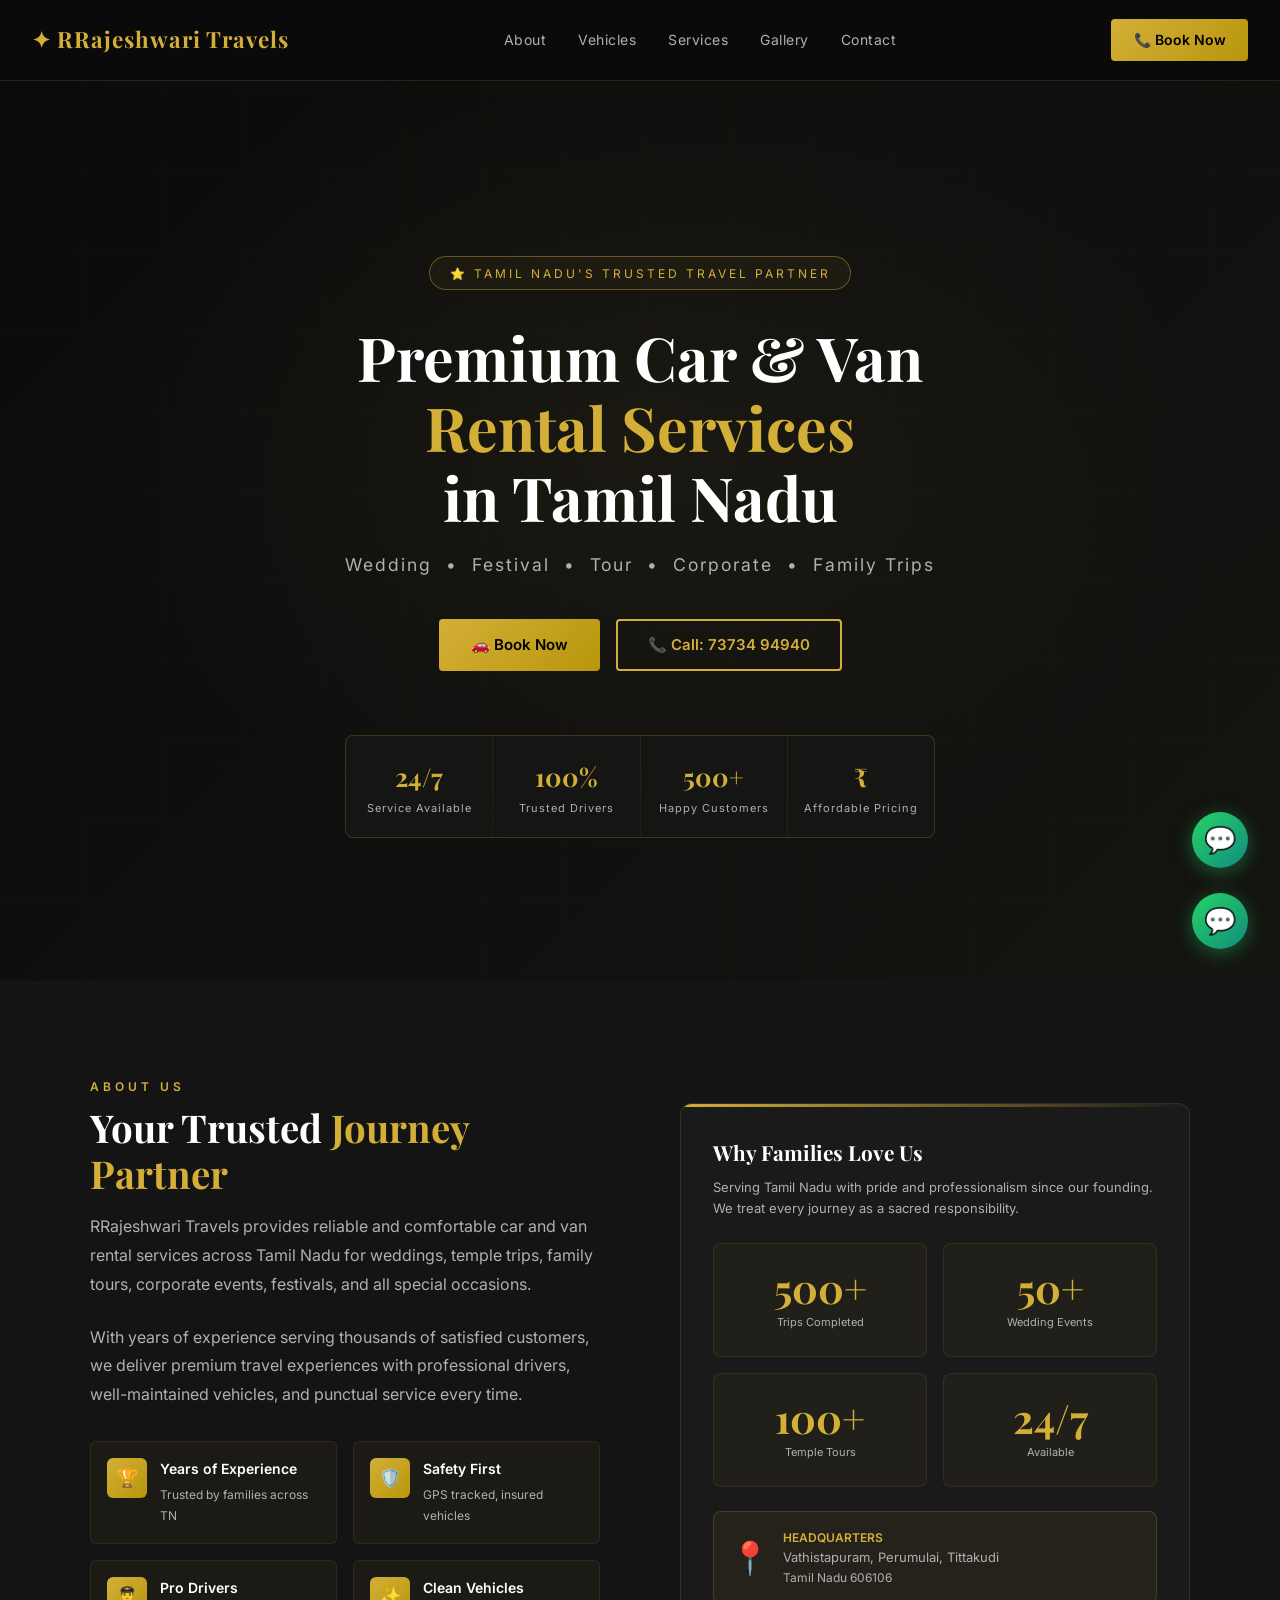
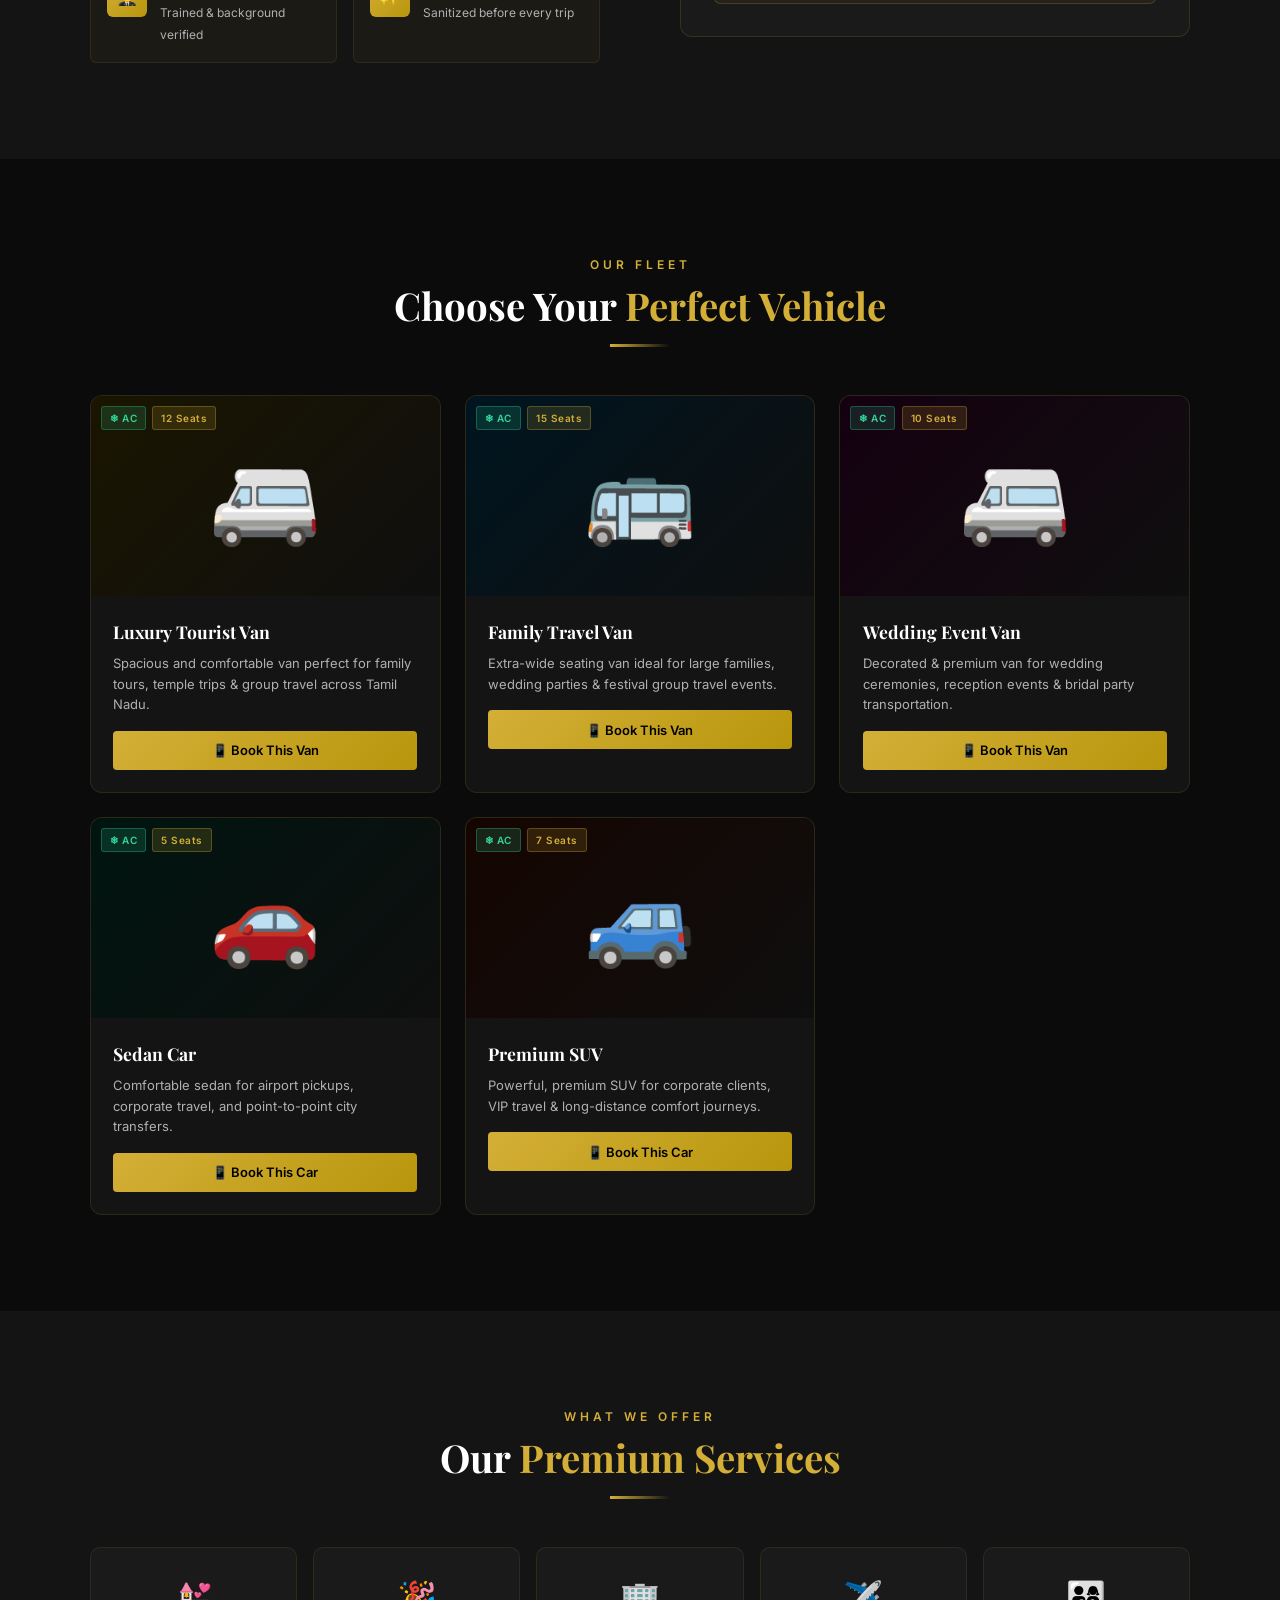
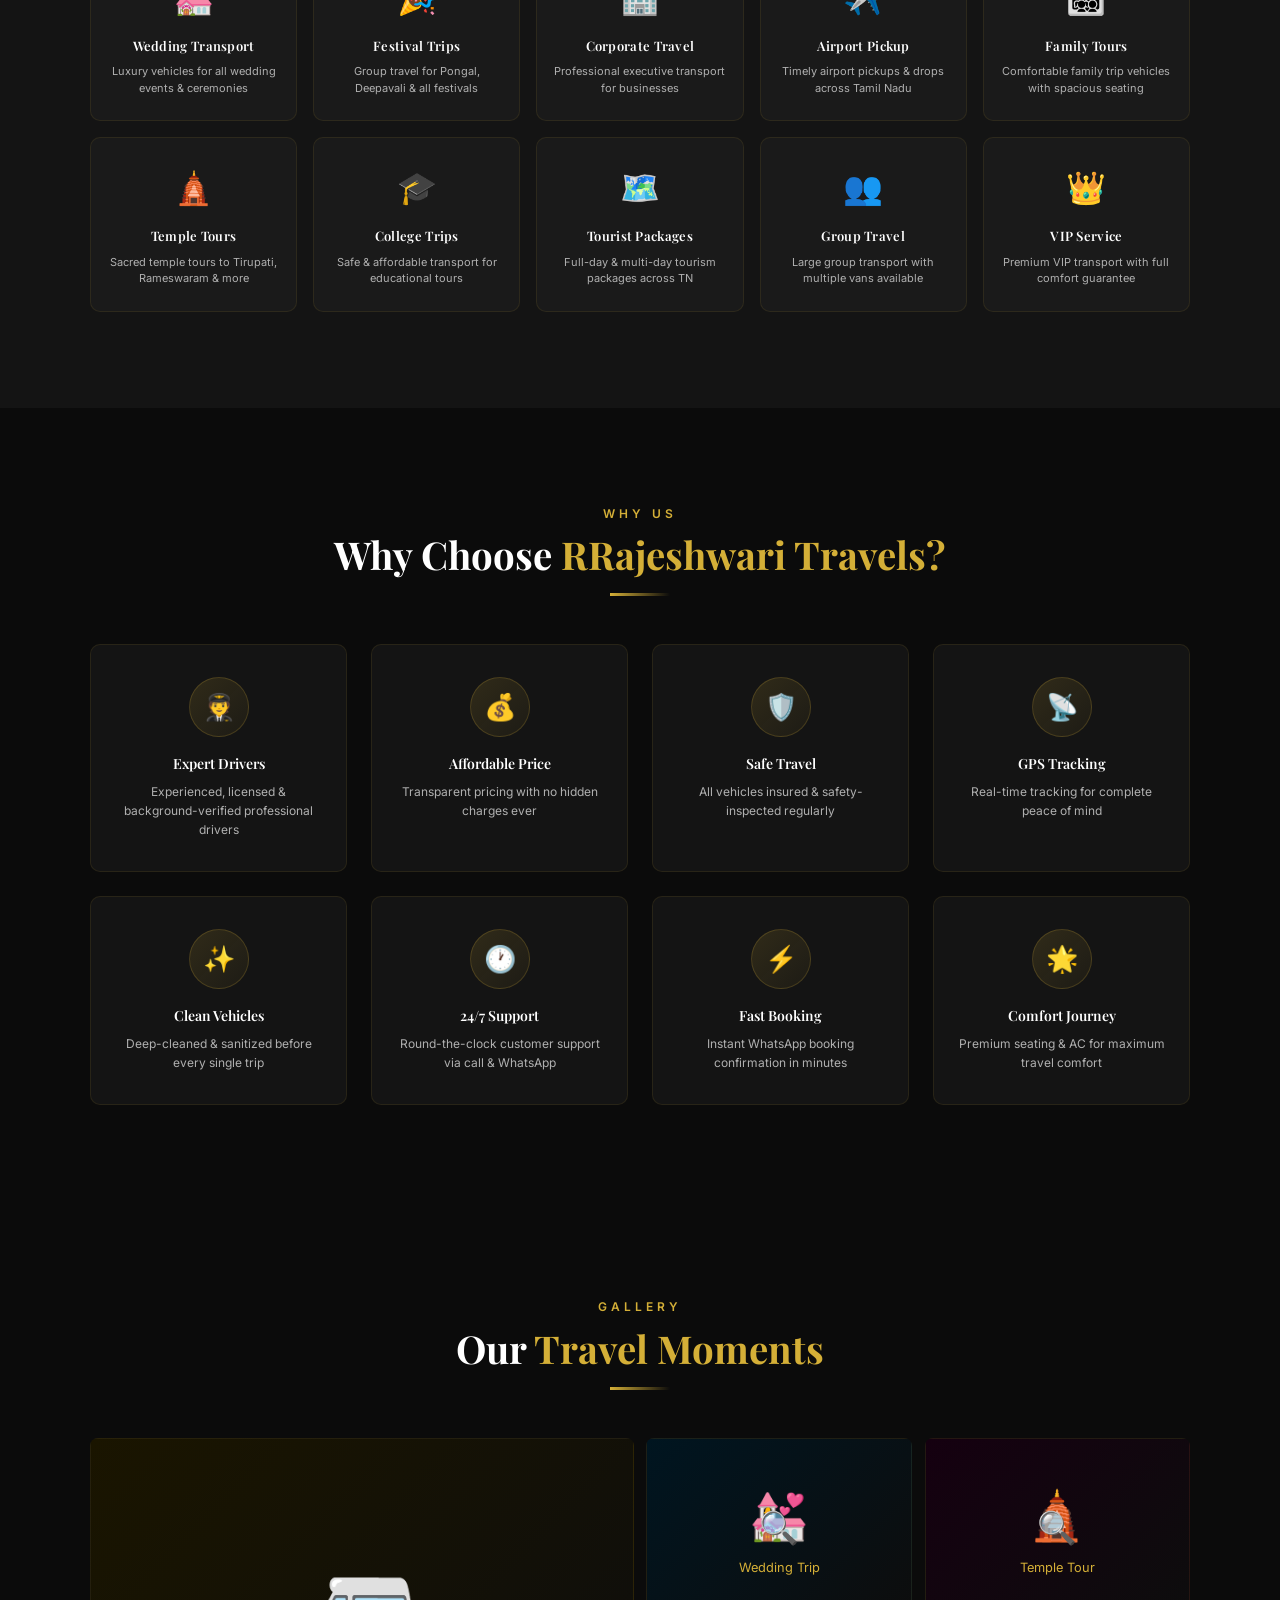
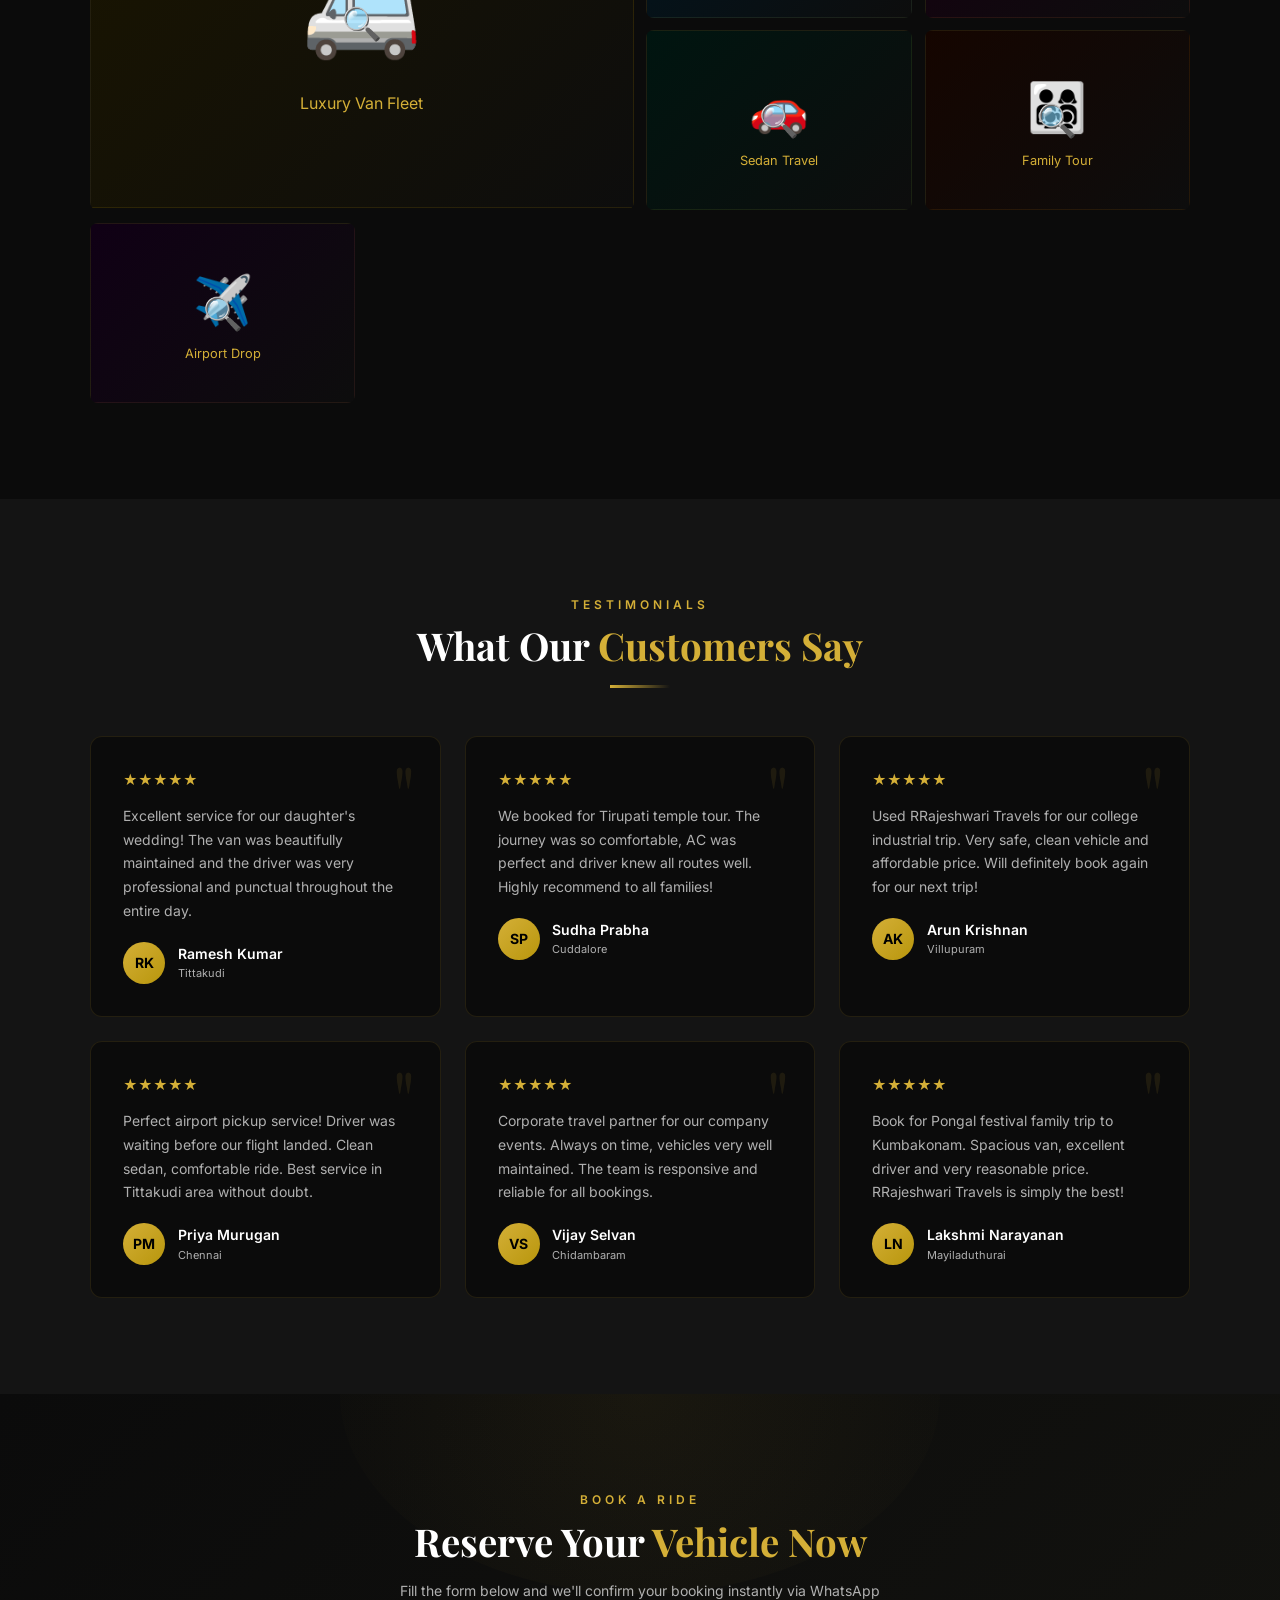
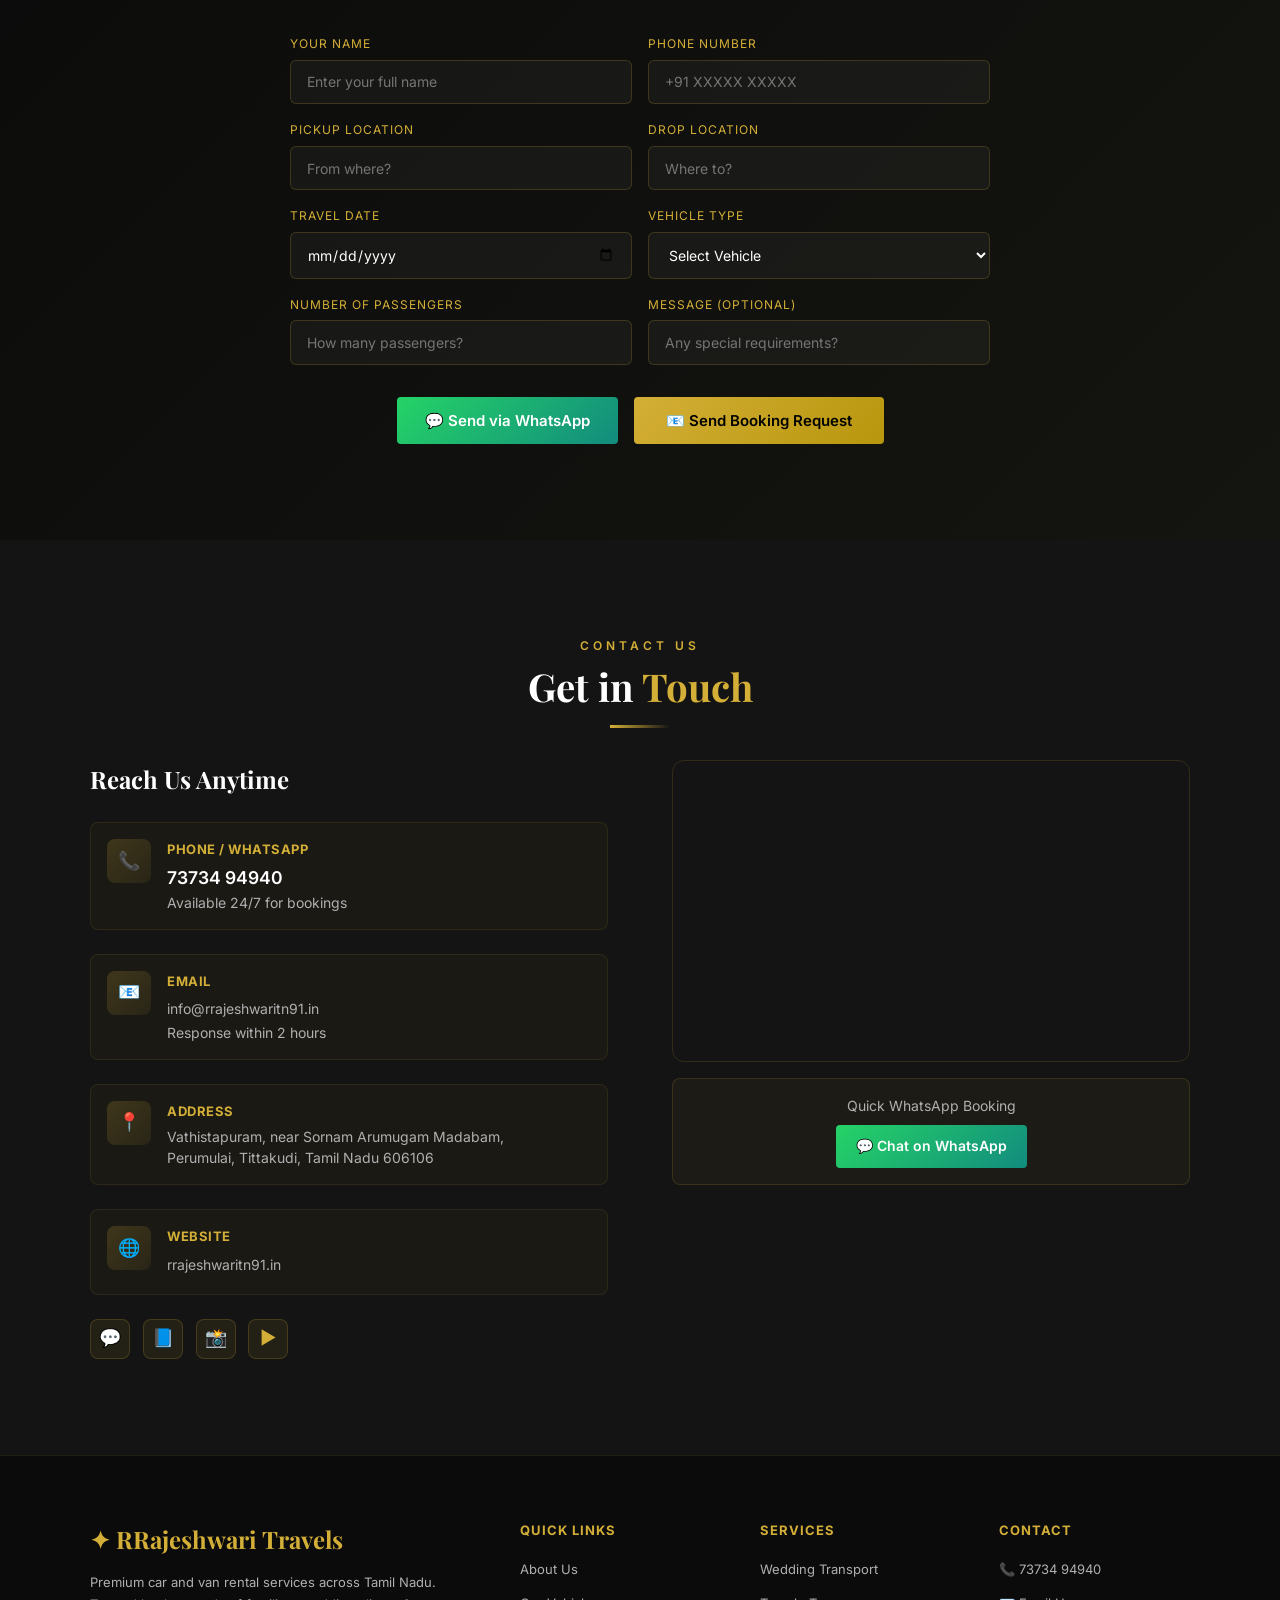
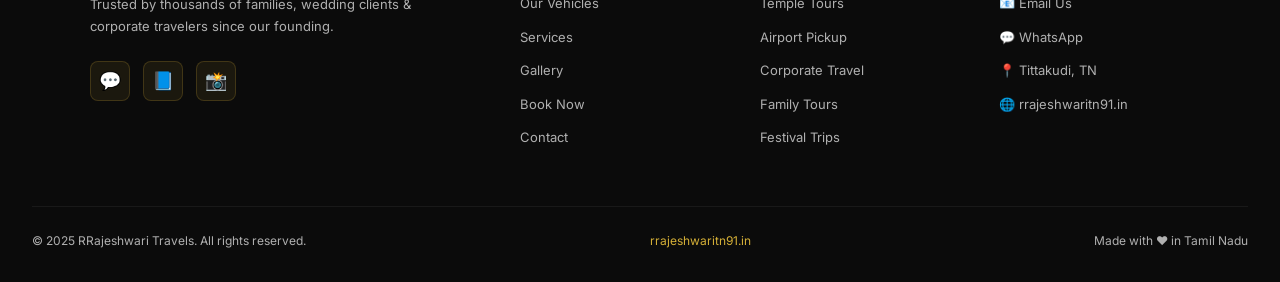
==== index.html @ 321b5948 "Add files via upload" ====
<!DOCTYPE html>
<html lang="en">
<head>
  <meta charset="UTF-8" />
  <meta name="viewport" content="width=device-width, initial-scale=1.0" />
  <title>RRajeshwari Travels – Premium Car & Van Rental in Tamil Nadu</title>

  <!-- Primary SEO Meta -->
  <meta name="description" content="Rajeshwari Travels offers premium car and van rental services in Tamil Nadu for weddings, family trips, temple tours, airport pickup and corporate travel." />
  <meta name="author" content="Rajeshwari Travels" />
  <meta name="robots" content="index, follow" />
  <meta name="keywords" content="RRajeshwari Travels, Car Rental Tittakudi, Van Rental Tittakudi, Wedding Vehicle Rental, Tourist Van Service, Tittakudi Travels, Car Hire Tamil Nadu, Family Tour Van, Airport Pickup Tamil Nadu, Luxury Van Rental, Travel Agency Tamil Nadu, Vehicle Rental Service, Wedding Travel Service, Temple Tour Van, Premium Travels Tamil Nadu" />

  <!-- Google Site Verification -->
  <meta name="google-site-verification" content="KVTrQ4IDiOCC5gxCosbJWV9GLXwbj3-9pyOtk_oCQ3M" />

  <!-- Open Graph / Social -->
  <meta property="og:type" content="website" />
  <meta property="og:title" content="RRajeshwari Travels – Premium Car & Van Rental in Tamil Nadu" />
  <meta property="og:description" content="Premium car and van rental services across Tamil Nadu. Weddings, temple tours, airport pickup, corporate travel & more." />
  <meta property="og:url" content="https://rrajeshwaritn91.in" />

  <!-- Favicon -->
  <link rel="icon" type="image/png" sizes="32x32" href="favicon.png" />
  <link rel="shortcut icon" href="Tab.png" />
  <link rel="apple-touch-icon" href="Tab.png" />

  <!-- Google Fonts -->
  <link rel="preconnect" href="https://fonts.googleapis.com" />
  <link rel="preconnect" href="https://fonts.gstatic.com" crossorigin />
  <link href="https://fonts.googleapis.com/css2?family=Playfair+Display:wght@400;600;700&family=Inter:wght@300;400;500;600&display=swap" rel="stylesheet" />

  <!-- Stylesheet -->
  <link rel="stylesheet" href="style.css" />

  <!-- Schema.org Structured Data -->
  <script type="application/ld+json">
  {
    "@context": "https://schema.org",
    "@type": "LocalBusiness",
    "name": "RRajeshwari Travels",
    "description": "Premium car and van rental services in Tamil Nadu for weddings, family trips, temple tours, airport pickup and corporate travel.",
    "telephone": "+917373494940",
    "email": "info@rrajeshwaritn91.in",
    "url": "https://rrajeshwaritn91.in",
    "address": {
      "@type": "PostalAddress",
      "streetAddress": "Vathistapuram, near Sornam Arumugam Madabam, Perumulai",
      "addressLocality": "Tittakudi",
      "addressRegion": "Tamil Nadu",
      "postalCode": "606106",
      "addressCountry": "IN"
    },
    "areaServed": "Tamil Nadu",
    "serviceType": ["Car Rental", "Van Rental", "Wedding Transport", "Temple Tours", "Airport Pickup"]
  }
  </script>
</head>
<body>

  <!-- ===================== HIDDEN SEO HEADING ===================== -->
  <h2 class="sr-only">RRajeshwari Travels – Premium Vehicle Rental Website for Tamil Nadu</h2>

  <!-- ===================== NAVIGATION ===================== -->
  <nav role="navigation" aria-label="Main Navigation">
    <div class="nav-logo" aria-label="RRajeshwari Travels Home">✦ RRajeshwari Travels</div>
    <ul class="nav-links">
      <li><a href="#about">About</a></li>
      <li><a href="#vehicles">Vehicles</a></li>
      <li><a href="#services">Services</a></li>
      <li><a href="#gallery">Gallery</a></li>
      <li><a href="#contact">Contact</a></li>
    </ul>
    <a href="tel:7373494940" class="nav-cta" aria-label="Call to Book Now">📞 Book Now</a>
  </nav>

  <!-- ===================== HERO ===================== -->
  <section class="hero" id="hero" aria-label="Hero Banner">
    <div class="hero-content">
      <div class="hero-badge">⭐ TAMIL NADU'S TRUSTED TRAVEL PARTNER</div>
      <h1>Premium Car &amp; Van<br><span>Rental Services</span><br>in Tamil Nadu</h1>
      <p class="hero-sub">Wedding &nbsp;•&nbsp; Festival &nbsp;•&nbsp; Tour &nbsp;•&nbsp; Corporate &nbsp;•&nbsp; Family Trips</p>
      <div class="hero-btns">
        <a href="#booking" class="btn-gold">🚗 Book Now</a>
        <a href="tel:7373494940" class="btn-outline">📞 Call: 73734 94940</a>
      </div>
      <div class="hero-stats" role="list" aria-label="Key Stats">
        <div class="stat-box" role="listitem">
          <div class="num">24/7</div>
          <div class="lbl">Service Available</div>
        </div>
        <div class="stat-box" role="listitem">
          <div class="num">100%</div>
          <div class="lbl">Trusted Drivers</div>
        </div>
        <div class="stat-box" role="listitem">
          <div class="num">500+</div>
          <div class="lbl">Happy Customers</div>
        </div>
        <div class="stat-box" role="listitem">
          <div class="num">₹</div>
          <div class="lbl">Affordable Pricing</div>
        </div>
      </div>
    </div>
    <a href="https://wa.me/917373494940" class="wa-float" title="Chat on WhatsApp" aria-label="WhatsApp">💬</a>
  </section>

  <!-- ===================== ABOUT ===================== -->
  <section class="about" id="about" aria-labelledby="about-heading">
    <div class="about-inner">
      <div class="about-text">
        <div class="section-tag">About Us</div>
        <h2 class="section-title" id="about-heading">Your Trusted <span class="gold">Journey Partner</span></h2>
        <p>RRajeshwari Travels provides reliable and comfortable car and van rental services across Tamil Nadu for weddings, temple trips, family tours, corporate events, festivals, and all special occasions.</p>
        <p>With years of experience serving thousands of satisfied customers, we deliver premium travel experiences with professional drivers, well-maintained vehicles, and punctual service every time.</p>
        <div class="features-grid">
          <div class="feature-item">
            <div class="feature-icon" aria-hidden="true">🏆</div>
            <div>
              <h4>Years of Experience</h4>
              <p>Trusted by families across TN</p>
            </div>
          </div>
          <div class="feature-item">
            <div class="feature-icon" aria-hidden="true">🛡️</div>
            <div>
              <h4>Safety First</h4>
              <p>GPS tracked, insured vehicles</p>
            </div>
          </div>
          <div class="feature-item">
            <div class="feature-icon" aria-hidden="true">👨‍✈️</div>
            <div>
              <h4>Pro Drivers</h4>
              <p>Trained &amp; background verified</p>
            </div>
          </div>
          <div class="feature-item">
            <div class="feature-icon" aria-hidden="true">✨</div>
            <div>
              <h4>Clean Vehicles</h4>
              <p>Sanitized before every trip</p>
            </div>
          </div>
        </div>
      </div>

      <div class="about-visual">
        <div class="about-card">
          <h3>Why Families Love Us</h3>
          <p class="about-card-desc">Serving Tamil Nadu with pride and professionalism since our founding. We treat every journey as a sacred responsibility.</p>
          <div class="about-numbers">
            <div class="about-num">
              <div class="n">500+</div>
              <div class="l">Trips Completed</div>
            </div>
            <div class="about-num">
              <div class="n">50+</div>
              <div class="l">Wedding Events</div>
            </div>
            <div class="about-num">
              <div class="n">100+</div>
              <div class="l">Temple Tours</div>
            </div>
            <div class="about-num">
              <div class="n">24/7</div>
              <div class="l">Available</div>
            </div>
          </div>
          <div class="about-hq">
            <div class="about-hq-icon" aria-hidden="true">📍</div>
            <div>
              <div class="about-hq-label">HEADQUARTERS</div>
              <div class="about-hq-city">Vathistapuram, Perumulai, Tittakudi</div>
              <div class="about-hq-state">Tamil Nadu 606106</div>
            </div>
          </div>
        </div>
      </div>
    </div>
  </section>

  <!-- ===================== VEHICLES ===================== -->
  <section class="vehicles" id="vehicles" aria-labelledby="vehicles-heading">
    <div class="section-tag">Our Fleet</div>
    <h2 class="section-title" id="vehicles-heading">Choose Your <span class="gold">Perfect Vehicle</span></h2>
    <div class="gold-line" aria-hidden="true"></div>

    <div class="vehicles-grid">

      <!-- Luxury Tourist Van -->
      <article class="v-card">
        <div class="v-img v-img--van1">
          <div class="v-img-inner" aria-hidden="true">🚐</div>
          <div class="v-tags">
            <span class="tag tag-ac">❄ AC</span>
            <span class="tag tag-seats">12 Seats</span>
          </div>
        </div>
        <div class="v-info">
          <h3>Luxury Tourist Van</h3>
          <p>Spacious and comfortable van perfect for family tours, temple trips &amp; group travel across Tamil Nadu.</p>
          <button class="book-btn" data-wa="Hi%2C%20I%20want%20to%20book%20the%20Luxury%20Tourist%20Van">📱 Book This Van</button>
        </div>
      </article>

      <!-- Family Travel Van -->
      <article class="v-card">
        <div class="v-img v-img--van2">
          <div class="v-img-inner" aria-hidden="true">🚌</div>
          <div class="v-tags">
            <span class="tag tag-ac">❄ AC</span>
            <span class="tag tag-seats">15 Seats</span>
          </div>
        </div>
        <div class="v-info">
          <h3>Family Travel Van</h3>
          <p>Extra-wide seating van ideal for large families, wedding parties &amp; festival group travel events.</p>
          <button class="book-btn" data-wa="Hi%2C%20I%20want%20to%20book%20the%20Family%20Travel%20Van">📱 Book This Van</button>
        </div>
      </article>

      <!-- Wedding Event Van -->
      <article class="v-card">
        <div class="v-img v-img--van3">
          <div class="v-img-inner" aria-hidden="true">🚐</div>
          <div class="v-tags">
            <span class="tag tag-ac">❄ AC</span>
            <span class="tag tag-seats">10 Seats</span>
          </div>
        </div>
        <div class="v-info">
          <h3>Wedding Event Van</h3>
          <p>Decorated &amp; premium van for wedding ceremonies, reception events &amp; bridal party transportation.</p>
          <button class="book-btn" data-wa="Hi%2C%20I%20want%20to%20book%20the%20Wedding%20Event%20Van">📱 Book This Van</button>
        </div>
      </article>

      <!-- Sedan Car -->
      <article class="v-card">
        <div class="v-img v-img--sedan">
          <div class="v-img-inner" aria-hidden="true">🚗</div>
          <div class="v-tags">
            <span class="tag tag-ac">❄ AC</span>
            <span class="tag tag-seats">5 Seats</span>
          </div>
        </div>
        <div class="v-info">
          <h3>Sedan Car</h3>
          <p>Comfortable sedan for airport pickups, corporate travel, and point-to-point city transfers.</p>
          <button class="book-btn" data-wa="Hi%2C%20I%20want%20to%20book%20the%20Sedan%20Car">📱 Book This Car</button>
        </div>
      </article>

      <!-- Premium SUV -->
      <article class="v-card">
        <div class="v-img v-img--suv">
          <div class="v-img-inner" aria-hidden="true">🚙</div>
          <div class="v-tags">
            <span class="tag tag-ac">❄ AC</span>
            <span class="tag tag-seats">7 Seats</span>
          </div>
        </div>
        <div class="v-info">
          <h3>Premium SUV</h3>
          <p>Powerful, premium SUV for corporate clients, VIP travel &amp; long-distance comfort journeys.</p>
          <button class="book-btn" data-wa="Hi%2C%20I%20want%20to%20book%20the%20Premium%20SUV">📱 Book This Car</button>
        </div>
      </article>

    </div>
  </section>

  <!-- ===================== SERVICES ===================== -->
  <section class="services" id="services" aria-labelledby="services-heading">
    <div class="section-tag">What We Offer</div>
    <h2 class="section-title" id="services-heading">Our <span class="gold">Premium Services</span></h2>
    <div class="gold-line" aria-hidden="true"></div>

    <div class="services-grid">
      <div class="s-card"><div class="s-icon" aria-hidden="true">💒</div><h3>Wedding Transport</h3><p>Luxury vehicles for all wedding events &amp; ceremonies</p></div>
      <div class="s-card"><div class="s-icon" aria-hidden="true">🎉</div><h3>Festival Trips</h3><p>Group travel for Pongal, Deepavali &amp; all festivals</p></div>
      <div class="s-card"><div class="s-icon" aria-hidden="true">🏢</div><h3>Corporate Travel</h3><p>Professional executive transport for businesses</p></div>
      <div class="s-card"><div class="s-icon" aria-hidden="true">✈️</div><h3>Airport Pickup</h3><p>Timely airport pickups &amp; drops across Tamil Nadu</p></div>
      <div class="s-card"><div class="s-icon" aria-hidden="true">👨‍👩‍👧‍👦</div><h3>Family Tours</h3><p>Comfortable family trip vehicles with spacious seating</p></div>
      <div class="s-card"><div class="s-icon" aria-hidden="true">🛕</div><h3>Temple Tours</h3><p>Sacred temple tours to Tirupati, Rameswaram &amp; more</p></div>
      <div class="s-card"><div class="s-icon" aria-hidden="true">🎓</div><h3>College Trips</h3><p>Safe &amp; affordable transport for educational tours</p></div>
      <div class="s-card"><div class="s-icon" aria-hidden="true">🗺️</div><h3>Tourist Packages</h3><p>Full-day &amp; multi-day tourism packages across TN</p></div>
      <div class="s-card"><div class="s-icon" aria-hidden="true">👥</div><h3>Group Travel</h3><p>Large group transport with multiple vans available</p></div>
      <div class="s-card"><div class="s-icon" aria-hidden="true">👑</div><h3>VIP Service</h3><p>Premium VIP transport with full comfort guarantee</p></div>
    </div>
  </section>

  <!-- ===================== WHY US ===================== -->
  <section class="why" id="why" aria-labelledby="why-heading">
    <div class="section-tag">Why Us</div>
    <h2 class="section-title" id="why-heading">Why Choose <span class="gold">RRajeshwari Travels?</span></h2>
    <div class="gold-line" aria-hidden="true"></div>

    <div class="why-grid">
      <div class="w-card"><div class="w-icon" aria-hidden="true">🧑‍✈️</div><h3>Expert Drivers</h3><p>Experienced, licensed &amp; background-verified professional drivers</p></div>
      <div class="w-card"><div class="w-icon" aria-hidden="true">💰</div><h3>Affordable Price</h3><p>Transparent pricing with no hidden charges ever</p></div>
      <div class="w-card"><div class="w-icon" aria-hidden="true">🛡️</div><h3>Safe Travel</h3><p>All vehicles insured &amp; safety-inspected regularly</p></div>
      <div class="w-card"><div class="w-icon" aria-hidden="true">📡</div><h3>GPS Tracking</h3><p>Real-time tracking for complete peace of mind</p></div>
      <div class="w-card"><div class="w-icon" aria-hidden="true">✨</div><h3>Clean Vehicles</h3><p>Deep-cleaned &amp; sanitized before every single trip</p></div>
      <div class="w-card"><div class="w-icon" aria-hidden="true">🕐</div><h3>24/7 Support</h3><p>Round-the-clock customer support via call &amp; WhatsApp</p></div>
      <div class="w-card"><div class="w-icon" aria-hidden="true">⚡</div><h3>Fast Booking</h3><p>Instant WhatsApp booking confirmation in minutes</p></div>
      <div class="w-card"><div class="w-icon" aria-hidden="true">🌟</div><h3>Comfort Journey</h3><p>Premium seating &amp; AC for maximum travel comfort</p></div>
    </div>
  </section>

  <!-- ===================== GALLERY ===================== -->
  <section class="gallery-section" id="gallery" aria-labelledby="gallery-heading">
    <div class="section-tag">Gallery</div>
    <h2 class="section-title" id="gallery-heading">Our <span class="gold">Travel Moments</span></h2>
    <div class="gold-line" aria-hidden="true"></div>

    <div class="gallery-grid">
      <div class="g-item g-item--featured">
        <div class="g-img g-img--featured">
          <span aria-hidden="true">🚐</span>
          <div class="g-label">Luxury Van Fleet</div>
        </div>
        <div class="g-overlay" aria-hidden="true">🔍</div>
      </div>
      <div class="g-item">
        <div class="g-img g-img--wedding">
          <span aria-hidden="true">💒</span>
          <div class="g-label">Wedding Trip</div>
        </div>
        <div class="g-overlay" aria-hidden="true">🔍</div>
      </div>
      <div class="g-item">
        <div class="g-img g-img--temple">
          <span aria-hidden="true">🛕</span>
          <div class="g-label">Temple Tour</div>
        </div>
        <div class="g-overlay" aria-hidden="true">🔍</div>
      </div>
      <div class="g-item">
        <div class="g-img g-img--sedan">
          <span aria-hidden="true">🚗</span>
          <div class="g-label">Sedan Travel</div>
        </div>
        <div class="g-overlay" aria-hidden="true">🔍</div>
      </div>
      <div class="g-item">
        <div class="g-img g-img--family">
          <span aria-hidden="true">👨‍👩‍👧‍👦</span>
          <div class="g-label">Family Tour</div>
        </div>
        <div class="g-overlay" aria-hidden="true">🔍</div>
      </div>
      <div class="g-item">
        <div class="g-img g-img--airport">
          <span aria-hidden="true">✈️</span>
          <div class="g-label">Airport Drop</div>
        </div>
        <div class="g-overlay" aria-hidden="true">🔍</div>
      </div>
    </div>
  </section>

  <!-- ===================== TESTIMONIALS ===================== -->
  <section class="testimonials" id="testimonials" aria-labelledby="testimonials-heading">
    <div class="section-tag">Testimonials</div>
    <h2 class="section-title" id="testimonials-heading">What Our <span class="gold">Customers Say</span></h2>
    <div class="gold-line" aria-hidden="true"></div>

    <div class="t-grid">
      <article class="t-card">
        <div class="t-stars" aria-label="5 stars">★★★★★</div>
        <p>Excellent service for our daughter's wedding! The van was beautifully maintained and the driver was very professional and punctual throughout the entire day.</p>
        <div class="t-author">
          <div class="t-avatar" aria-hidden="true">RK</div>
          <div>
            <div class="t-name">Ramesh Kumar</div>
            <div class="t-place">Tittakudi</div>
          </div>
        </div>
      </article>
      <article class="t-card">
        <div class="t-stars" aria-label="5 stars">★★★★★</div>
        <p>We booked for Tirupati temple tour. The journey was so comfortable, AC was perfect and driver knew all routes well. Highly recommend to all families!</p>
        <div class="t-author">
          <div class="t-avatar" aria-hidden="true">SP</div>
          <div>
            <div class="t-name">Sudha Prabha</div>
            <div class="t-place">Cuddalore</div>
          </div>
        </div>
      </article>
      <article class="t-card">
        <div class="t-stars" aria-label="5 stars">★★★★★</div>
        <p>Used RRajeshwari Travels for our college industrial trip. Very safe, clean vehicle and affordable price. Will definitely book again for our next trip!</p>
        <div class="t-author">
          <div class="t-avatar" aria-hidden="true">AK</div>
          <div>
            <div class="t-name">Arun Krishnan</div>
            <div class="t-place">Villupuram</div>
          </div>
        </div>
      </article>
      <article class="t-card">
        <div class="t-stars" aria-label="5 stars">★★★★★</div>
        <p>Perfect airport pickup service! Driver was waiting before our flight landed. Clean sedan, comfortable ride. Best service in Tittakudi area without doubt.</p>
        <div class="t-author">
          <div class="t-avatar" aria-hidden="true">PM</div>
          <div>
            <div class="t-name">Priya Murugan</div>
            <div class="t-place">Chennai</div>
          </div>
        </div>
      </article>
      <article class="t-card">
        <div class="t-stars" aria-label="5 stars">★★★★★</div>
        <p>Corporate travel partner for our company events. Always on time, vehicles very well maintained. The team is responsive and reliable for all bookings.</p>
        <div class="t-author">
          <div class="t-avatar" aria-hidden="true">VS</div>
          <div>
            <div class="t-name">Vijay Selvan</div>
            <div class="t-place">Chidambaram</div>
          </div>
        </div>
      </article>
      <article class="t-card">
        <div class="t-stars" aria-label="5 stars">★★★★★</div>
        <p>Book for Pongal festival family trip to Kumbakonam. Spacious van, excellent driver and very reasonable price. RRajeshwari Travels is simply the best!</p>
        <div class="t-author">
          <div class="t-avatar" aria-hidden="true">LN</div>
          <div>
            <div class="t-name">Lakshmi Narayanan</div>
            <div class="t-place">Mayiladuthurai</div>
          </div>
        </div>
      </article>
    </div>
  </section>

  <!-- ===================== BOOKING FORM ===================== -->
  <section class="booking" id="booking" aria-labelledby="booking-heading">
    <div class="booking-inner">
      <div class="section-tag">Book a Ride</div>
      <h2 class="section-title" id="booking-heading">Reserve Your <span class="gold">Vehicle Now</span></h2>
      <p class="booking-sub">Fill the form below and we'll confirm your booking instantly via WhatsApp</p>

      <div class="form-grid" role="form" aria-label="Vehicle Booking Form">
        <div class="form-group">
          <label for="f-name">Your Name</label>
          <input type="text" id="f-name" placeholder="Enter your full name" autocomplete="name" />
        </div>
        <div class="form-group">
          <label for="f-phone">Phone Number</label>
          <input type="tel" id="f-phone" placeholder="+91 XXXXX XXXXX" autocomplete="tel" />
        </div>
        <div class="form-group">
          <label for="f-from">Pickup Location</label>
          <input type="text" id="f-from" placeholder="From where?" />
        </div>
        <div class="form-group">
          <label for="f-to">Drop Location</label>
          <input type="text" id="f-to" placeholder="Where to?" />
        </div>
        <div class="form-group">
          <label for="f-date">Travel Date</label>
          <input type="date" id="f-date" />
        </div>
        <div class="form-group">
          <label for="f-vehicle">Vehicle Type</label>
          <select id="f-vehicle">
            <option value="">Select Vehicle</option>
            <option>Luxury Tourist Van (12 Seats)</option>
            <option>Family Travel Van (15 Seats)</option>
            <option>Wedding Event Van (10 Seats)</option>
            <option>Sedan Car (5 Seats)</option>
            <option>Premium SUV (7 Seats)</option>
          </select>
        </div>
        <div class="form-group">
          <label for="f-pax">Number of Passengers</label>
          <input type="number" id="f-pax" placeholder="How many passengers?" min="1" />
        </div>
        <div class="form-group">
          <label for="f-msg">Message (Optional)</label>
          <input type="text" id="f-msg" placeholder="Any special requirements?" />
        </div>
      </div>

      <div class="form-btns">
        <button class="wa-btn" id="btn-whatsapp" type="button">💬 Send via WhatsApp</button>
        <button class="btn-gold" id="btn-booking" type="button">📧 Send Booking Request</button>
      </div>
    </div>
  </section>

  <!-- ===================== CONTACT ===================== -->
  <section class="contact" id="contact" aria-labelledby="contact-heading">
    <div class="section-tag">Contact Us</div>
    <h2 class="section-title" id="contact-heading">Get in <span class="gold">Touch</span></h2>
    <div class="gold-line" aria-hidden="true"></div>

    <div class="contact-inner">
      <div class="contact-info">
        <h3 class="playfair">Reach Us Anytime</h3>

        <div class="c-item">
          <div class="c-icon" aria-hidden="true">📞</div>
          <div>
            <h4>Phone / WhatsApp</h4>
            <a href="tel:7373494940" aria-label="Call 73734 94940">73734 94940</a>
            <p>Available 24/7 for bookings</p>
          </div>
        </div>

        <div class="c-item">
          <div class="c-icon" aria-hidden="true">📧</div>
          <div>
            <h4>Email</h4>
            <a href="mailto:info@rrajeshwaritn91.in">info@rrajeshwaritn91.in</a>
            <p>Response within 2 hours</p>
          </div>
        </div>

        <div class="c-item">
          <div class="c-icon" aria-hidden="true">📍</div>
          <div>
            <h4>Address</h4>
            <p>Vathistapuram, near Sornam Arumugam Madabam,<br />Perumulai, Tittakudi, Tamil Nadu 606106</p>
          </div>
        </div>

        <div class="c-item">
          <div class="c-icon" aria-hidden="true">🌐</div>
          <div>
            <h4>Website</h4>
            <a href="https://rrajeshwaritn91.in">rrajeshwaritn91.in</a>
          </div>
        </div>

        <div class="social-row" aria-label="Social Media Links">
          <a href="https://wa.me/917373494940" class="social-btn" title="WhatsApp" aria-label="WhatsApp">💬</a>
          <a href="#" class="social-btn" title="Facebook" aria-label="Facebook">📘</a>
          <a href="#" class="social-btn" title="Instagram" aria-label="Instagram">📸</a>
          <a href="#" class="social-btn" title="YouTube" aria-label="YouTube">▶️</a>
        </div>
      </div>

      <div class="contact-map">
        <div class="map-embed">
          <iframe
            src="https://maps.google.com/maps?q=Vathistapuram,Perumulai,Tittakudi,Tamil+Nadu+606106&output=embed"
            allowfullscreen
            loading="lazy"
            referrerpolicy="no-referrer-when-downgrade"
            title="RRajeshwari Travels Location Map">
          </iframe>
        </div>
        <div class="map-wa-cta">
          <div class="map-wa-label">Quick WhatsApp Booking</div>
          <a href="https://wa.me/917373494940?text=Hi%20RRajeshwari%20Travels%2C%20I%20would%20like%20to%20book%20a%20vehicle." class="wa-btn wa-btn--inline" aria-label="Chat on WhatsApp">
            💬 Chat on WhatsApp
          </a>
        </div>
      </div>
    </div>
  </section>

  <!-- ===================== FOOTER ===================== -->
  <footer role="contentinfo">
    <div class="footer-inner">
      <div class="f-brand">
        <div class="f-brand-name">✦ RRajeshwari Travels</div>
        <p>Premium car and van rental services across Tamil Nadu. Trusted by thousands of families, wedding clients &amp; corporate travelers since our founding.</p>
        <div class="social-row">
          <a href="https://wa.me/917373494940" class="social-btn" aria-label="WhatsApp">💬</a>
          <a href="#" class="social-btn" aria-label="Facebook">📘</a>
          <a href="#" class="social-btn" aria-label="Instagram">📸</a>
        </div>
      </div>

      <div class="f-col">
        <h4>Quick Links</h4>
        <ul>
          <li><a href="#about">About Us</a></li>
          <li><a href="#vehicles">Our Vehicles</a></li>
          <li><a href="#services">Services</a></li>
          <li><a href="#gallery">Gallery</a></li>
          <li><a href="#booking">Book Now</a></li>
          <li><a href="#contact">Contact</a></li>
        </ul>
      </div>

      <div class="f-col">
        <h4>Services</h4>
        <ul>
          <li><a href="#booking">Wedding Transport</a></li>
          <li><a href="#booking">Temple Tours</a></li>
          <li><a href="#booking">Airport Pickup</a></li>
          <li><a href="#booking">Corporate Travel</a></li>
          <li><a href="#booking">Family Tours</a></li>
          <li><a href="#booking">Festival Trips</a></li>
        </ul>
      </div>

      <div class="f-col">
        <h4>Contact</h4>
        <ul>
          <li><a href="tel:7373494940">📞 73734 94940</a></li>
          <li><a href="mailto:info@rrajeshwaritn91.in">📧 Email Us</a></li>
          <li><a href="https://wa.me/917373494940">💬 WhatsApp</a></li>
          <li><a href="#">📍 Tittakudi, TN</a></li>
          <li><a href="#">🌐 rrajeshwaritn91.in</a></li>
        </ul>
      </div>
    </div>

    <div class="footer-bottom">
      <p>© 2025 RRajeshwari Travels. All rights reserved.</p>
      <p class="footer-domain">rrajeshwaritn91.in</p>
      <p>Made with ♥ in Tamil Nadu</p>
    </div>
  </footer>

  <!-- ===================== FLOATING BUTTONS ===================== -->
  <a href="https://wa.me/917373494940" class="wa-float--fixed" title="Chat on WhatsApp" aria-label="WhatsApp Chat">💬</a>
  <button class="scroll-top" id="scrollTopBtn" aria-label="Scroll to top" title="Back to top">↑</button>

  <!-- JavaScript -->
  <script src="react.js"></script>
</body>
</html>
---- style.css ----
/* ============================================================
   RRajeshwari Travels – style.css
   Premium Gold & Black Luxury Theme
   Author: RRajeshwari Travels
   ============================================================ */

/* ============================================================
   TABLE OF CONTENTS
   01. Google Fonts Import
   02. CSS Variables & Reset
   03. Base / Typography
   04. Utility Classes
   05. Navigation
   06. Hero Section
   07. About Section
   08. Vehicles Section
   09. Services Section
   10. Why Us Section
   11. Gallery Section
   12. Testimonials Section
   13. Booking / Form Section
   14. Contact Section
   15. Footer
   16. Floating Buttons
   17. Animations & Keyframes
   18. Responsive – Tablet (max-width: 768px)
   19. Responsive – Mobile (max-width: 480px)
   ============================================================ */


/* ============================================================
   01. GOOGLE FONTS IMPORT
   ============================================================ */
@import url('https://fonts.googleapis.com/css2?family=Playfair+Display:wght@400;600;700&family=Inter:wght@300;400;500;600&display=swap');


/* ============================================================
   02. CSS VARIABLES & RESET
   ============================================================ */
:root {
  --gold:       #D4AF37;
  --gold-light: #F0D060;
  --gold-dark:  #B8960C;
  --dark:       #0B0B0B;
  --dark2:      #141414;
  --dark3:      #1A1A1A;
  --text:       #fff;
  --muted:      #B0B0B0;
}

*,
*::before,
*::after {
  margin: 0;
  padding: 0;
  box-sizing: border-box;
}


/* ============================================================
   03. BASE / TYPOGRAPHY
   ============================================================ */
body {
  background: var(--dark);
  color: var(--text);
  font-family: 'Inter', sans-serif;
  line-height: 1.6;
}

h1,
h2,
h3,
.playfair {
  font-family: 'Playfair Display', serif;
}

a {
  color: inherit;
}

/* Accessibility – screen reader only */
.sr-only {
  position: absolute;
  width: 1px;
  height: 1px;
  padding: 0;
  margin: -1px;
  overflow: hidden;
  clip: rect(0, 0, 0, 0);
  white-space: nowrap;
  border: 0;
}


/* ============================================================
   04. UTILITY CLASSES
   ============================================================ */
.gold {
  color: var(--gold);
}

/* Gold CTA Button */
.btn-gold {
  background: linear-gradient(135deg, var(--gold), var(--gold-dark));
  color: #000;
  padding: 14px 32px;
  border: none;
  border-radius: 4px;
  font-weight: 600;
  font-size: 15px;
  cursor: pointer;
  transition: 0.3s;
  font-family: 'Inter', sans-serif;
  text-decoration: none;
  display: inline-block;
}

.btn-gold:hover {
  background: linear-gradient(135deg, var(--gold-light), var(--gold));
  transform: translateY(-2px);
  box-shadow: 0 8px 25px rgba(212, 175, 55, 0.4);
}

/* Outline Button */
.btn-outline {
  background: transparent;
  color: var(--gold);
  border: 2px solid var(--gold);
  padding: 12px 30px;
  border-radius: 4px;
  font-weight: 600;
  font-size: 15px;
  cursor: pointer;
  transition: 0.3s;
  font-family: 'Inter', sans-serif;
  text-decoration: none;
  display: inline-block;
}

.btn-outline:hover {
  background: var(--gold);
  color: #000;
}

/* Section Tag (eyebrow label) */
.section-tag {
  font-size: 12px;
  letter-spacing: 4px;
  color: var(--gold);
  text-transform: uppercase;
  font-weight: 600;
}

/* Section Title */
.section-title {
  font-size: 2.4rem;
  margin: 0.5rem 0 1rem;
  line-height: 1.2;
}

/* Decorative gold divider line */
.gold-line {
  width: 60px;
  height: 3px;
  background: linear-gradient(90deg, var(--gold), transparent);
  margin: 0.5rem auto 2rem;
}

/* WhatsApp / Green Button */
.wa-btn {
  background: linear-gradient(135deg, #25D366, #128C7E);
  color: #fff;
  padding: 14px 28px;
  border: none;
  border-radius: 4px;
  font-weight: 600;
  font-size: 15px;
  cursor: pointer;
  transition: 0.3s;
  display: inline-flex;
  align-items: center;
  gap: 0.5rem;
  font-family: 'Inter', sans-serif;
  text-decoration: none;
}

.wa-btn:hover {
  transform: translateY(-2px);
  box-shadow: 0 8px 25px rgba(37, 211, 102, 0.3);
}

/* Social Buttons Row */
.social-row {
  display: flex;
  gap: 0.8rem;
  margin-top: 1.5rem;
}

.social-btn {
  width: 40px;
  height: 40px;
  background: rgba(212, 175, 55, 0.08);
  border: 1px solid rgba(212, 175, 55, 0.2);
  border-radius: 8px;
  display: flex;
  align-items: center;
  justify-content: center;
  font-size: 18px;
  color: var(--gold);
  text-decoration: none;
  transition: 0.3s;
}

.social-btn:hover {
  background: var(--gold);
  color: #000;
}


/* ============================================================
   05. NAVIGATION
   ============================================================ */
nav {
  background: rgba(11, 11, 11, 0.97);
  backdrop-filter: blur(20px);
  padding: 1.2rem 2rem;
  display: flex;
  align-items: center;
  justify-content: space-between;
  border-bottom: 1px solid rgba(212, 175, 55, 0.15);
  position: sticky;
  top: 0;
  z-index: 100;
}

.nav-logo {
  font-family: 'Playfair Display', serif;
  font-size: 1.4rem;
  color: var(--gold);
  font-weight: 700;
  letter-spacing: 1px;
}

.nav-links {
  display: flex;
  gap: 2rem;
  list-style: none;
}

.nav-links a {
  color: var(--muted);
  text-decoration: none;
  font-size: 14px;
  transition: 0.3s;
  letter-spacing: 0.5px;
}

.nav-links a:hover {
  color: var(--gold);
}

.nav-cta {
  padding: 0.6rem 1.4rem;
  background: linear-gradient(135deg, var(--gold), var(--gold-dark));
  color: #000;
  border-radius: 4px;
  font-weight: 600;
  font-size: 14px;
  text-decoration: none;
  transition: 0.3s;
}

.nav-cta:hover {
  transform: translateY(-1px);
}


/* ============================================================
   06. HERO SECTION
   ============================================================ */
.hero {
  min-height: 100vh;
  background: linear-gradient(135deg, #0B0B0B 0%, #0f0f0f 50%, #141410 100%);
  display: flex;
  align-items: center;
  justify-content: center;
  text-align: center;
  position: relative;
  overflow: hidden;
  padding: 6rem 2rem 4rem;
}

/* Radial glow overlay */
.hero::before {
  content: '';
  position: absolute;
  inset: 0;
  background: radial-gradient(ellipse 800px 600px at 50% 40%, rgba(212, 175, 55, 0.06) 0%, transparent 70%);
}

/* Grid texture overlay */
.hero::after {
  content: '';
  position: absolute;
  inset: 0;
  background-image:
    repeating-linear-gradient(0deg,   transparent, transparent 80px, rgba(212, 175, 55, 0.015) 80px, rgba(212, 175, 55, 0.015) 81px),
    repeating-linear-gradient(90deg,  transparent, transparent 80px, rgba(212, 175, 55, 0.015) 80px, rgba(212, 175, 55, 0.015) 81px);
}

.hero-content {
  position: relative;
  z-index: 2;
  max-width: 800px;
}

.hero-badge {
  display: inline-block;
  border: 1px solid rgba(212, 175, 55, 0.4);
  padding: 0.4rem 1.2rem;
  border-radius: 50px;
  font-size: 12px;
  letter-spacing: 3px;
  color: var(--gold);
  margin-bottom: 2rem;
  background: rgba(212, 175, 55, 0.05);
}

.hero h1 {
  font-size: 3.8rem;
  line-height: 1.15;
  margin-bottom: 1.2rem;
  font-weight: 700;
}

.hero h1 span {
  color: var(--gold);
}

.hero-sub {
  font-size: 1.1rem;
  color: var(--muted);
  margin-bottom: 2.5rem;
  letter-spacing: 2px;
}

.hero-btns {
  display: flex;
  gap: 1rem;
  justify-content: center;
  flex-wrap: wrap;
  margin-bottom: 4rem;
}

/* Stats bar */
.hero-stats {
  display: grid;
  grid-template-columns: repeat(4, 1fr);
  gap: 1px;
  background: rgba(212, 175, 55, 0.1);
  border: 1px solid rgba(212, 175, 55, 0.15);
  border-radius: 8px;
  overflow: hidden;
  max-width: 700px;
  margin: 0 auto;
}

.stat-box {
  background: rgba(20, 20, 20, 0.9);
  padding: 1.2rem 1rem;
  text-align: center;
  backdrop-filter: blur(10px);
}

.stat-box .num {
  font-size: 1.6rem;
  font-weight: 700;
  color: var(--gold);
  font-family: 'Playfair Display', serif;
}

.stat-box .lbl {
  font-size: 11px;
  color: var(--muted);
  letter-spacing: 1px;
  margin-top: 0.2rem;
}


/* ============================================================
   07. ABOUT SECTION
   ============================================================ */
.about {
  padding: 6rem 2rem;
  background: var(--dark2);
}

.about-inner {
  max-width: 1100px;
  margin: 0 auto;
  display: grid;
  grid-template-columns: 1fr 1fr;
  gap: 5rem;
  align-items: center;
}

.about-text .section-tag,
.about-text .section-title {
  text-align: left;
}

.about-text p {
  color: var(--muted);
  line-height: 1.8;
  margin-bottom: 1.5rem;
}

.features-grid {
  display: grid;
  grid-template-columns: 1fr 1fr;
  gap: 1rem;
  margin-top: 2rem;
}

.feature-item {
  display: flex;
  align-items: flex-start;
  gap: 0.8rem;
  padding: 1rem;
  background: rgba(212, 175, 55, 0.04);
  border: 1px solid rgba(212, 175, 55, 0.1);
  border-radius: 6px;
}

.feature-icon {
  width: 40px;
  height: 40px;
  background: linear-gradient(135deg, var(--gold), var(--gold-dark));
  border-radius: 6px;
  display: flex;
  align-items: center;
  justify-content: center;
  flex-shrink: 0;
  font-size: 18px;
}

.feature-item h4 {
  font-size: 14px;
  font-weight: 600;
  margin-bottom: 0.2rem;
}

.feature-item p {
  font-size: 12px;
  color: var(--muted);
  margin: 0;
}

/* About Visual Card */
.about-visual {
  position: relative;
}

.about-card {
  background: var(--dark3);
  border: 1px solid rgba(212, 175, 55, 0.15);
  border-radius: 12px;
  padding: 2rem;
  position: relative;
  overflow: hidden;
}

/* Gold top accent bar */
.about-card::before {
  content: '';
  position: absolute;
  top: 0;
  left: 0;
  right: 0;
  height: 3px;
  background: linear-gradient(90deg, var(--gold), transparent);
}

.about-card h3 {
  font-size: 1.3rem;
  margin-bottom: 0.5rem;
}

.about-card-desc {
  font-size: 13px;
  color: var(--muted);
  margin-bottom: 1rem;
}

.about-numbers {
  display: grid;
  grid-template-columns: 1fr 1fr;
  gap: 1rem;
  margin-top: 1.5rem;
}

.about-num {
  text-align: center;
  padding: 1.5rem;
  background: rgba(212, 175, 55, 0.04);
  border: 1px solid rgba(212, 175, 55, 0.1);
  border-radius: 8px;
}

.about-num .n {
  font-size: 2.5rem;
  font-weight: 700;
  color: var(--gold);
  font-family: 'Playfair Display', serif;
  line-height: 1;
}

.about-num .l {
  font-size: 11px;
  color: var(--muted);
  margin-top: 0.4rem;
}

/* HQ location box */
.about-hq {
  margin-top: 1.5rem;
  padding: 1rem;
  background: rgba(212, 175, 55, 0.06);
  border: 1px solid rgba(212, 175, 55, 0.2);
  border-radius: 8px;
  display: flex;
  align-items: center;
  gap: 0.8rem;
}

.about-hq-icon {
  font-size: 2rem;
}

.about-hq-label {
  font-size: 12px;
  color: var(--gold);
  font-weight: 600;
}

.about-hq-city {
  font-size: 13px;
  color: var(--muted);
}

.about-hq-state {
  font-size: 12px;
  color: var(--muted);
}


/* ============================================================
   08. VEHICLES SECTION
   ============================================================ */
.vehicles {
  padding: 6rem 2rem;
  background: var(--dark);
  text-align: center;
}

.vehicles h2 {
  font-size: 2.4rem;
  margin: 0.5rem auto 1rem;
}

.vehicles-grid {
  display: grid;
  grid-template-columns: repeat(3, 1fr);
  gap: 1.5rem;
  max-width: 1100px;
  margin: 3rem auto 0;
  text-align: left;
}

/* Vehicle Card */
.v-card {
  background: var(--dark2);
  border: 1px solid rgba(212, 175, 55, 0.12);
  border-radius: 12px;
  overflow: hidden;
  transition: 0.4s;
}

.v-card:hover {
  border-color: rgba(212, 175, 55, 0.4);
  transform: translateY(-6px);
  box-shadow: 0 20px 60px rgba(0, 0, 0, 0.5);
}

.v-img {
  height: 200px;
  display: flex;
  align-items: center;
  justify-content: center;
  overflow: hidden;
  position: relative;
}

/* Vehicle-specific background gradients */
.v-img--van1   { background: linear-gradient(135deg, #1a1500, #0f0f0f); }
.v-img--van2   { background: linear-gradient(135deg, #001520, #0f0f0f); }
.v-img--van3   { background: linear-gradient(135deg, #150010, #0f0f0f); }
.v-img--sedan  { background: linear-gradient(135deg, #001510, #0f0f0f); }
.v-img--suv    { background: linear-gradient(135deg, #150500, #0f0f0f); }

.v-img-inner {
  font-size: 90px;
  filter: grayscale(0.3);
  transition: 0.3s;
}

.v-card:hover .v-img-inner {
  opacity: 1;
  transform: scale(1.05);
}

.v-tags {
  position: absolute;
  top: 10px;
  left: 10px;
  display: flex;
  gap: 0.4rem;
}

.tag {
  padding: 3px 8px;
  font-size: 10px;
  font-weight: 600;
  border-radius: 3px;
  letter-spacing: 0.5px;
}

.tag-ac {
  background: rgba(52, 211, 153, 0.15);
  color: #34D399;
  border: 1px solid rgba(52, 211, 153, 0.3);
}

.tag-seats {
  background: rgba(212, 175, 55, 0.15);
  color: var(--gold);
  border: 1px solid rgba(212, 175, 55, 0.3);
}

.v-info {
  padding: 1.4rem;
}

.v-info h3 {
  font-size: 1.1rem;
  margin-bottom: 0.4rem;
}

.v-info p {
  font-size: 13px;
  color: var(--muted);
  margin-bottom: 1rem;
}

.book-btn {
  width: 100%;
  background: linear-gradient(135deg, var(--gold), var(--gold-dark));
  color: #000;
  border: none;
  padding: 0.7rem;
  border-radius: 4px;
  font-weight: 600;
  font-size: 13px;
  cursor: pointer;
  transition: 0.3s;
  font-family: 'Inter', sans-serif;
}

.book-btn:hover {
  opacity: 0.9;
}


/* ============================================================
   09. SERVICES SECTION
   ============================================================ */
.services {
  padding: 6rem 2rem;
  background: var(--dark2);
  text-align: center;
}

.services-grid {
  display: grid;
  grid-template-columns: repeat(5, 1fr);
  gap: 1rem;
  max-width: 1100px;
  margin: 3rem auto 0;
}

.s-card {
  background: var(--dark3);
  border: 1px solid rgba(212, 175, 55, 0.1);
  border-radius: 10px;
  padding: 1.5rem 1rem;
  transition: 0.4s;
  cursor: pointer;
  position: relative;
  overflow: hidden;
}

.s-card::before {
  content: '';
  position: absolute;
  bottom: 0;
  left: 0;
  right: 0;
  height: 0;
  background: linear-gradient(0deg, rgba(212, 175, 55, 0.06), transparent);
  transition: 0.3s;
}

.s-card:hover::before {
  height: 100%;
}

.s-card:hover {
  border-color: rgba(212, 175, 55, 0.3);
  transform: translateY(-4px);
}

.s-icon {
  font-size: 2rem;
  margin-bottom: 0.8rem;
}

.s-card h3 {
  font-size: 13px;
  font-weight: 600;
  margin-bottom: 0.4rem;
  letter-spacing: 0.3px;
}

.s-card p {
  font-size: 11px;
  color: var(--muted);
  line-height: 1.5;
}


/* ============================================================
   10. WHY US SECTION
   ============================================================ */
.why {
  padding: 6rem 2rem;
  background: var(--dark);
  text-align: center;
}

.why-grid {
  display: grid;
  grid-template-columns: repeat(4, 1fr);
  gap: 1.5rem;
  max-width: 1100px;
  margin: 3rem auto 0;
}

.w-card {
  background: var(--dark2);
  border: 1px solid rgba(212, 175, 55, 0.1);
  border-radius: 10px;
  padding: 2rem 1.5rem;
  transition: 0.4s;
  text-align: center;
}

.w-card:hover {
  border-color: rgba(212, 175, 55, 0.3);
  background: linear-gradient(135deg, rgba(212, 175, 55, 0.04), var(--dark2));
}

.w-icon {
  width: 60px;
  height: 60px;
  border-radius: 50%;
  background: linear-gradient(135deg, rgba(212, 175, 55, 0.15), rgba(212, 175, 55, 0.05));
  border: 1px solid rgba(212, 175, 55, 0.2);
  display: flex;
  align-items: center;
  justify-content: center;
  margin: 0 auto 1rem;
  font-size: 26px;
  transition: 0.3s;
}

.w-card:hover .w-icon {
  background: linear-gradient(135deg, var(--gold), var(--gold-dark));
  border-color: var(--gold);
}

.w-card h3 {
  font-size: 14px;
  font-weight: 600;
  margin-bottom: 0.4rem;
}

.w-card p {
  font-size: 12px;
  color: var(--muted);
}


/* ============================================================
   11. GALLERY SECTION
   ============================================================ */
.gallery-section {
  padding: 6rem 2rem;
  background: var(--dark);
  text-align: center;
}

.gallery-grid {
  display: grid;
  grid-template-columns: repeat(4, 1fr);
  gap: 0.8rem;
  max-width: 1100px;
  margin: 3rem auto 0;
}

.g-item {
  border-radius: 8px;
  overflow: hidden;
  position: relative;
  cursor: pointer;
  transition: 0.4s;
}

.g-item:hover {
  transform: scale(1.03);
}

/* Featured item spans 2 cols & 2 rows */
.g-item--featured {
  grid-column: span 2;
  grid-row: span 2;
}

.g-img {
  width: 100%;
  height: 180px;
  display: flex;
  flex-direction: column;
  align-items: center;
  justify-content: center;
  font-size: 3rem;
  border: 1px solid rgba(212, 175, 55, 0.1);
}

.g-img--featured  { height: 370px; font-size: 6rem; background: linear-gradient(135deg, #1a1500, #0d0d0d); }
.g-img--wedding   { background: linear-gradient(135deg, #001520, #0d0d0d); }
.g-img--temple    { background: linear-gradient(135deg, #150010, #0d0d0d); }
.g-img--sedan     { background: linear-gradient(135deg, #001510, #0d0d0d); }
.g-img--family    { background: linear-gradient(135deg, #150500, #0d0d0d); }
.g-img--airport   { background: linear-gradient(135deg, #100015, #0d0d0d); }

.g-label {
  font-size: 0.8rem;
  color: var(--gold);
  margin-top: 0.3rem;
}

.g-img--featured .g-label {
  font-size: 1rem;
  margin-top: 0.5rem;
}

.g-overlay {
  position: absolute;
  inset: 0;
  background: rgba(212, 175, 55, 0);
  display: flex;
  align-items: center;
  justify-content: center;
  transition: 0.3s;
  font-size: 2rem;
}

.g-item:hover .g-overlay {
  background: rgba(212, 175, 55, 0.12);
}


/* ============================================================
   12. TESTIMONIALS SECTION
   ============================================================ */
.testimonials {
  padding: 6rem 2rem;
  background: var(--dark2);
  text-align: center;
}

.t-grid {
  display: grid;
  grid-template-columns: repeat(3, 1fr);
  gap: 1.5rem;
  max-width: 1100px;
  margin: 3rem auto 0;
}

.t-card {
  background: var(--dark);
  border: 1px solid rgba(212, 175, 55, 0.12);
  border-radius: 12px;
  padding: 2rem;
  text-align: left;
  position: relative;
  transition: 0.3s;
}

.t-card:hover {
  border-color: rgba(212, 175, 55, 0.3);
}

/* Decorative quote mark */
.t-card::before {
  content: '"';
  position: absolute;
  top: 1rem;
  right: 1.5rem;
  font-size: 5rem;
  color: rgba(212, 175, 55, 0.1);
  font-family: 'Playfair Display', serif;
  line-height: 1;
}

.t-stars {
  color: var(--gold);
  font-size: 14px;
  margin-bottom: 0.8rem;
}

.t-card p {
  font-size: 14px;
  color: var(--muted);
  line-height: 1.7;
  margin-bottom: 1.2rem;
}

.t-author {
  display: flex;
  align-items: center;
  gap: 0.8rem;
}

.t-avatar {
  width: 42px;
  height: 42px;
  border-radius: 50%;
  background: linear-gradient(135deg, var(--gold), var(--gold-dark));
  display: flex;
  align-items: center;
  justify-content: center;
  font-weight: 700;
  font-size: 14px;
  color: #000;
  flex-shrink: 0;
}

.t-name {
  font-size: 14px;
  font-weight: 600;
}

.t-place {
  font-size: 11px;
  color: var(--muted);
}


/* ============================================================
   13. BOOKING / FORM SECTION
   ============================================================ */
.booking {
  padding: 6rem 2rem;
  background: linear-gradient(135deg, #0B0B0B, #141410);
  text-align: center;
  position: relative;
  overflow: hidden;
}

/* Radial glow behind form */
.booking::before {
  content: '';
  position: absolute;
  top: -200px;
  left: 50%;
  transform: translateX(-50%);
  width: 600px;
  height: 400px;
  background: radial-gradient(circle, rgba(212, 175, 55, 0.06), transparent);
  border-radius: 50%;
}

.booking-inner {
  max-width: 700px;
  margin: 0 auto;
  position: relative;
  z-index: 2;
}

.booking-sub {
  color: var(--muted);
  font-size: 14px;
  margin-bottom: 0;
}

.form-grid {
  display: grid;
  grid-template-columns: 1fr 1fr;
  gap: 1rem;
  margin: 2rem 0;
  text-align: left;
}

.form-group {
  display: flex;
  flex-direction: column;
  gap: 0.4rem;
}

.form-group.full {
  grid-column: 1 / -1;
}

.form-group label {
  font-size: 12px;
  color: var(--gold);
  letter-spacing: 1px;
  text-transform: uppercase;
}

.form-group input,
.form-group select,
.form-group textarea {
  background: rgba(255, 255, 255, 0.04);
  border: 1px solid rgba(212, 175, 55, 0.2);
  border-radius: 6px;
  padding: 0.8rem 1rem;
  color: var(--text);
  font-size: 14px;
  outline: none;
  transition: 0.3s;
  font-family: 'Inter', sans-serif;
}

.form-group input:focus,
.form-group select:focus,
.form-group textarea:focus {
  border-color: rgba(212, 175, 55, 0.5);
  background: rgba(212, 175, 55, 0.04);
}

.form-group select option {
  background: #1a1a1a;
  color: #fff;
}

.form-btns {
  display: flex;
  gap: 1rem;
  justify-content: center;
  flex-wrap: wrap;
  margin-top: 1.5rem;
}


/* ============================================================
   14. CONTACT SECTION
   ============================================================ */
.contact {
  padding: 6rem 2rem;
  background: var(--dark2);
  text-align: center;
}

.contact-inner {
  max-width: 1100px;
  margin: 0 auto;
  display: grid;
  grid-template-columns: 1fr 1fr;
  gap: 4rem;
  text-align: left;
}

.contact-info h3 {
  font-size: 1.5rem;
  margin-bottom: 1.5rem;
}

.c-item {
  display: flex;
  align-items: flex-start;
  gap: 1rem;
  margin-bottom: 1.5rem;
  padding: 1rem;
  background: rgba(212, 175, 55, 0.03);
  border: 1px solid rgba(212, 175, 55, 0.1);
  border-radius: 8px;
}

.c-icon {
  width: 44px;
  height: 44px;
  background: linear-gradient(135deg, rgba(212, 175, 55, 0.2), rgba(212, 175, 55, 0.08));
  border-radius: 8px;
  display: flex;
  align-items: center;
  justify-content: center;
  font-size: 18px;
  flex-shrink: 0;
}

.c-item h4 {
  font-size: 13px;
  color: var(--gold);
  margin-bottom: 0.3rem;
  text-transform: uppercase;
  letter-spacing: 0.5px;
}

.c-item p,
.c-item a {
  font-size: 14px;
  color: var(--muted);
  text-decoration: none;
  line-height: 1.5;
}

.c-item a:hover {
  color: var(--gold);
}

/* Phone link special styling */
.c-item a[href^="tel"] {
  font-size: 1.1rem;
  color: #fff;
  font-weight: 600;
}

/* Map */
.map-embed {
  border-radius: 12px;
  overflow: hidden;
  border: 1px solid rgba(212, 175, 55, 0.15);
}

.map-embed iframe {
  width: 100%;
  height: 300px;
  border: none;
  filter: invert(0.9) hue-rotate(180deg) saturate(0.7);
  display: block;
}

/* WhatsApp quick CTA under map */
.map-wa-cta {
  margin-top: 1rem;
  padding: 1rem;
  background: rgba(212, 175, 55, 0.05);
  border: 1px solid rgba(212, 175, 55, 0.15);
  border-radius: 8px;
  text-align: center;
}

.map-wa-label {
  font-size: 14px;
  color: var(--muted);
  margin-bottom: 0.5rem;
}

.wa-btn--inline {
  display: inline-flex;
  font-size: 14px;
  padding: 10px 20px;
}


/* ============================================================
   15. FOOTER
   ============================================================ */
footer {
  background: #0B0B0B;
  border-top: 1px solid rgba(212, 175, 55, 0.1);
  padding: 4rem 2rem 2rem;
  text-align: center;
}

.footer-inner {
  max-width: 1100px;
  margin: 0 auto 3rem;
  display: grid;
  grid-template-columns: 2fr 1fr 1fr 1fr;
  gap: 3rem;
  text-align: left;
}

.f-brand-name {
  font-family: 'Playfair Display', serif;
  font-size: 1.5rem;
  color: var(--gold);
  font-weight: 700;
}

.f-brand p {
  font-size: 13px;
  color: var(--muted);
  line-height: 1.7;
  margin-top: 0.8rem;
}

.f-col h4 {
  font-size: 13px;
  color: var(--gold);
  text-transform: uppercase;
  letter-spacing: 1px;
  margin-bottom: 1rem;
}

.f-col ul {
  list-style: none;
}

.f-col li {
  margin-bottom: 0.5rem;
}

.f-col a {
  color: var(--muted);
  text-decoration: none;
  font-size: 13px;
  transition: 0.3s;
}

.f-col a:hover {
  color: var(--gold);
}

.footer-bottom {
  border-top: 1px solid rgba(255, 255, 255, 0.06);
  padding-top: 1.5rem;
  display: flex;
  align-items: center;
  justify-content: space-between;
}

.footer-bottom p {
  font-size: 12px;
  color: var(--muted);
}

.footer-domain {
  color: var(--gold) !important;
}


/* ============================================================
   16. FLOATING BUTTONS
   ============================================================ */

/* Hero section floating WhatsApp (absolute within hero) */
.wa-float {
  position: absolute;
  bottom: 2rem;
  right: 2rem;
  width: 56px;
  height: 56px;
  background: linear-gradient(135deg, #25D366, #128C7E);
  border-radius: 50%;
  display: flex;
  align-items: center;
  justify-content: center;
  cursor: pointer;
  box-shadow: 0 4px 20px rgba(37, 211, 102, 0.4);
  z-index: 50;
  animation: pulse 2s infinite;
  text-decoration: none;
  font-size: 26px;
}

/* Fixed WhatsApp FAB (outside hero) */
.wa-float--fixed {
  position: fixed;
  bottom: 2rem;
  right: 2rem;
  width: 56px;
  height: 56px;
  background: linear-gradient(135deg, #25D366, #128C7E);
  border-radius: 50%;
  display: flex;
  align-items: center;
  justify-content: center;
  cursor: pointer;
  box-shadow: 0 4px 20px rgba(37, 211, 102, 0.4);
  z-index: 999;
  animation: pulse 2s infinite;
  text-decoration: none;
  font-size: 26px;
}

/* Scroll to top button */
.scroll-top {
  position: fixed;
  bottom: 2rem;
  left: 2rem;
  width: 44px;
  height: 44px;
  background: rgba(212, 175, 55, 0.1);
  border: 1px solid rgba(212, 175, 55, 0.3);
  border-radius: 50%;
  display: flex;
  align-items: center;
  justify-content: center;
  cursor: pointer;
  color: var(--gold);
  font-size: 18px;
  z-index: 998;
  opacity: 0;
  pointer-events: none;
  transition: opacity 0.3s;
}

.scroll-top.visible {
  opacity: 1;
  pointer-events: auto;
}


/* ============================================================
   17. ANIMATIONS & KEYFRAMES
   ============================================================ */
@keyframes pulse {
  0%, 100% { box-shadow: 0 0 0 0 rgba(37, 211, 102, 0.4); }
  50%       { box-shadow: 0 0 0 12px rgba(37, 211, 102, 0); }
}


/* ============================================================
   18. RESPONSIVE – TABLET (max-width: 768px)
   ============================================================ */
@media (max-width: 768px) {

  nav {
    padding: 1rem;
    flex-direction: column;
    gap: 1rem;
  }

  .nav-links {
    gap: 1rem;
    flex-wrap: wrap;
    justify-content: center;
  }

  .hero {
    padding: 7rem 1rem 3rem;
    min-height: auto;
  }

  .hero h1 {
    font-size: 2.3rem;
    line-height: 1.2;
  }

  .hero-sub {
    font-size: 0.9rem;
    letter-spacing: 1px;
  }

  .hero-btns {
    flex-direction: column;
    align-items: center;
  }

  .btn-gold,
  .btn-outline {
    width: 100%;
    max-width: 280px;
    text-align: center;
  }

  .hero-stats {
    grid-template-columns: 1fr 1fr;
  }

  .section-title {
    font-size: 2rem;
  }

  .about-inner,
  .contact-inner,
  .footer-inner {
    grid-template-columns: 1fr;
    gap: 2rem;
  }

  .vehicles-grid {
    grid-template-columns: 1fr;
  }

  .services-grid {
    grid-template-columns: 1fr 1fr;
  }

  .why-grid {
    grid-template-columns: 1fr 1fr;
  }

  .t-grid {
    grid-template-columns: 1fr;
  }

  .gallery-grid {
    grid-template-columns: 1fr 1fr;
  }

  .g-item--featured {
    grid-column: span 2;
  }

  .form-grid {
    grid-template-columns: 1fr;
  }

  .footer-bottom {
    flex-direction: column;
    gap: 0.7rem;
    text-align: center;
  }

  .wa-float--fixed {
    width: 50px;
    height: 50px;
    font-size: 22px;
    right: 1rem;
    bottom: 1rem;
  }

  .scroll-top {
    display: none;
  }

}


/* ============================================================
   19. RESPONSIVE – EXTRA SMALL MOBILE (max-width: 480px)
   ============================================================ */
@media (max-width: 480px) {

  .hero h1 {
    font-size: 1.9rem;
  }

  .section-title {
    font-size: 1.6rem;
  }

  .services-grid,
  .why-grid {
    grid-template-columns: 1fr;
  }

  .gallery-grid {
    grid-template-columns: 1fr;
  }

  .g-item--featured {
    grid-column: span 1;
  }

  .g-img--featured {
    height: 220px;
  }

  .hero-stats {
    grid-template-columns: 1fr;
  }

}
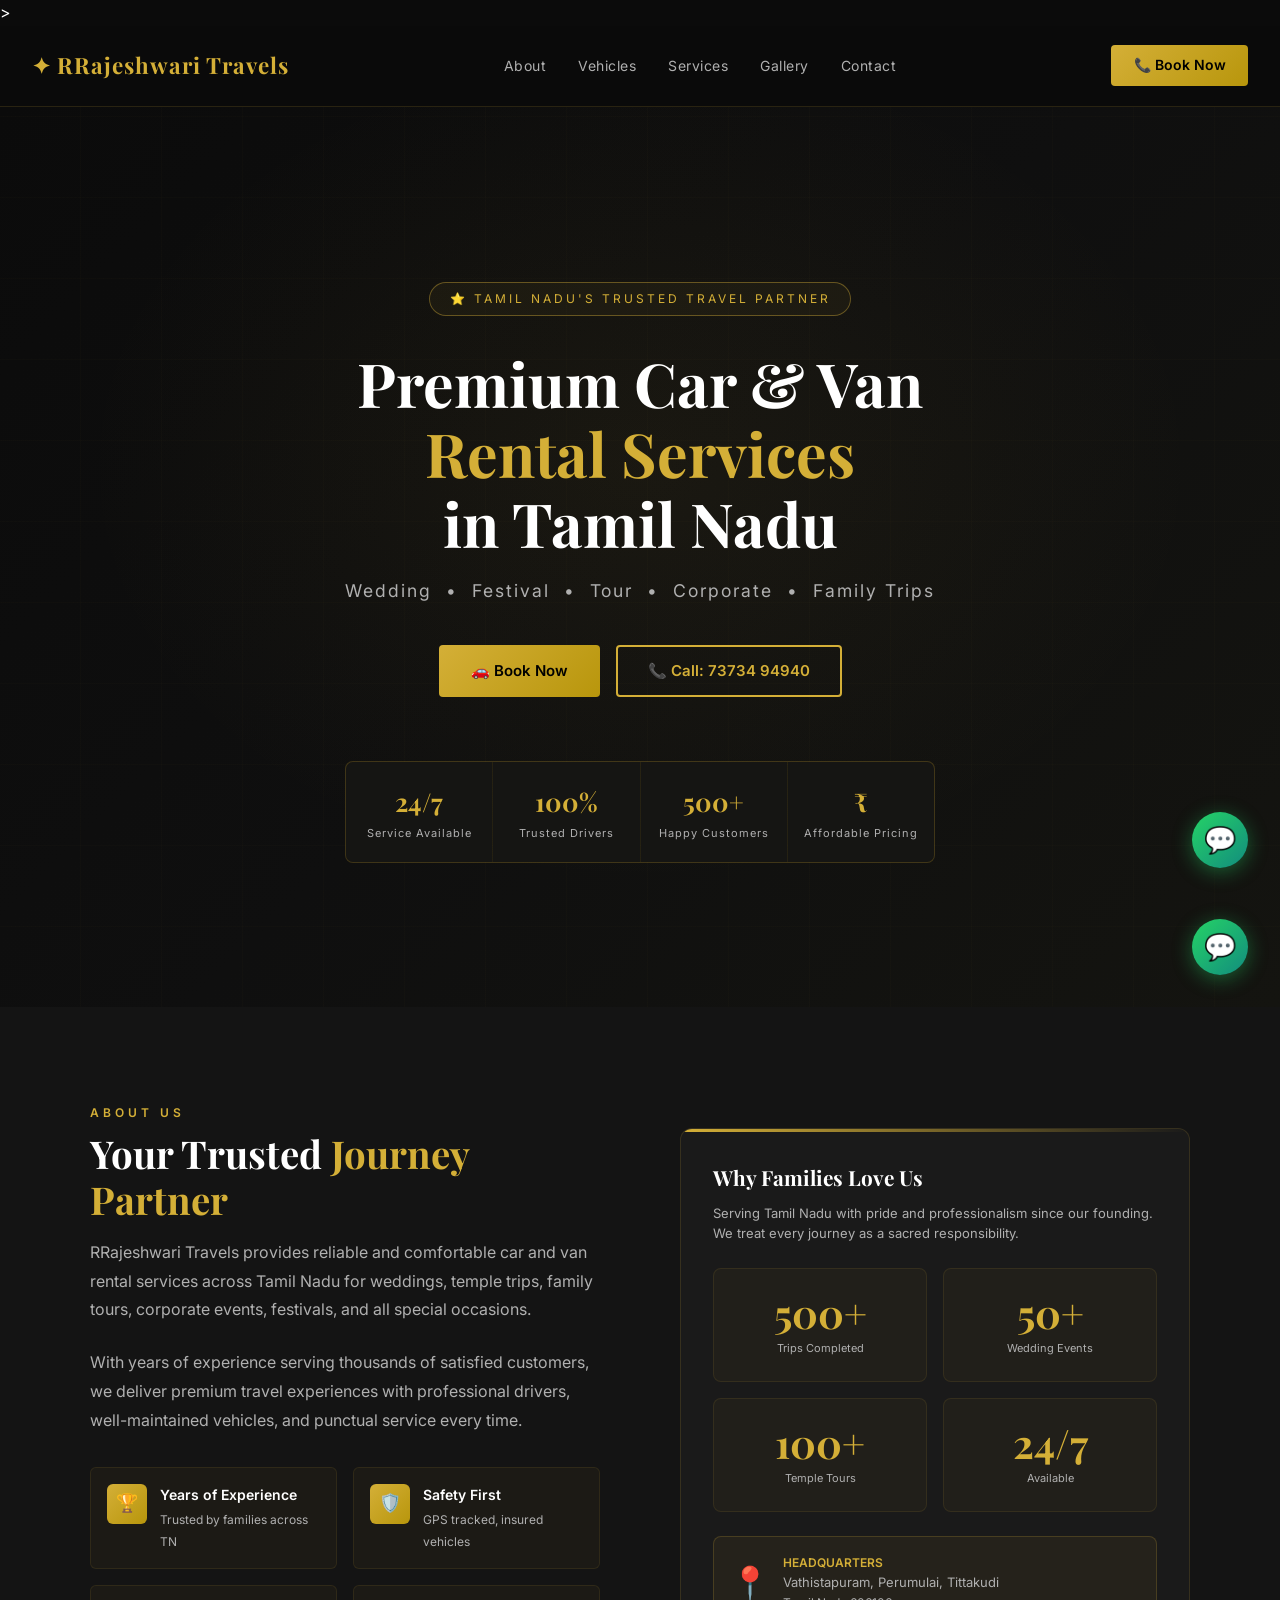
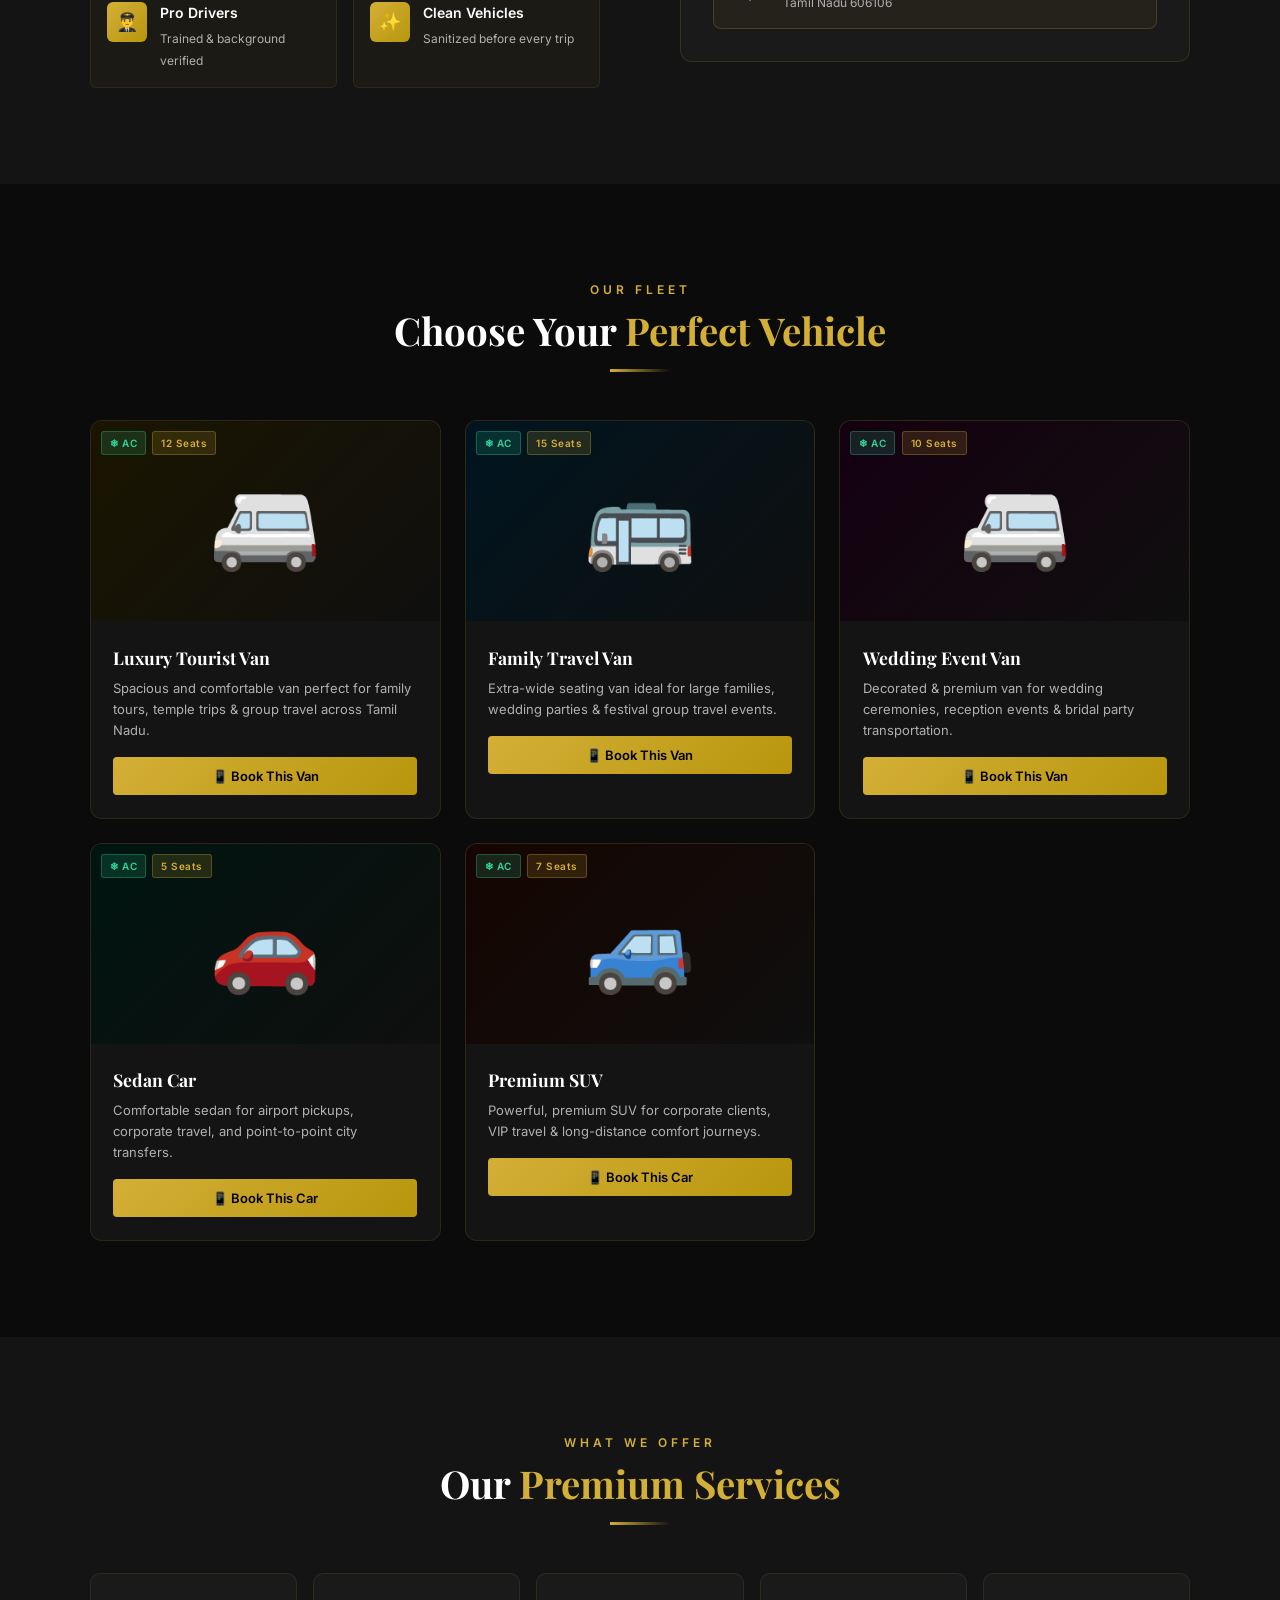
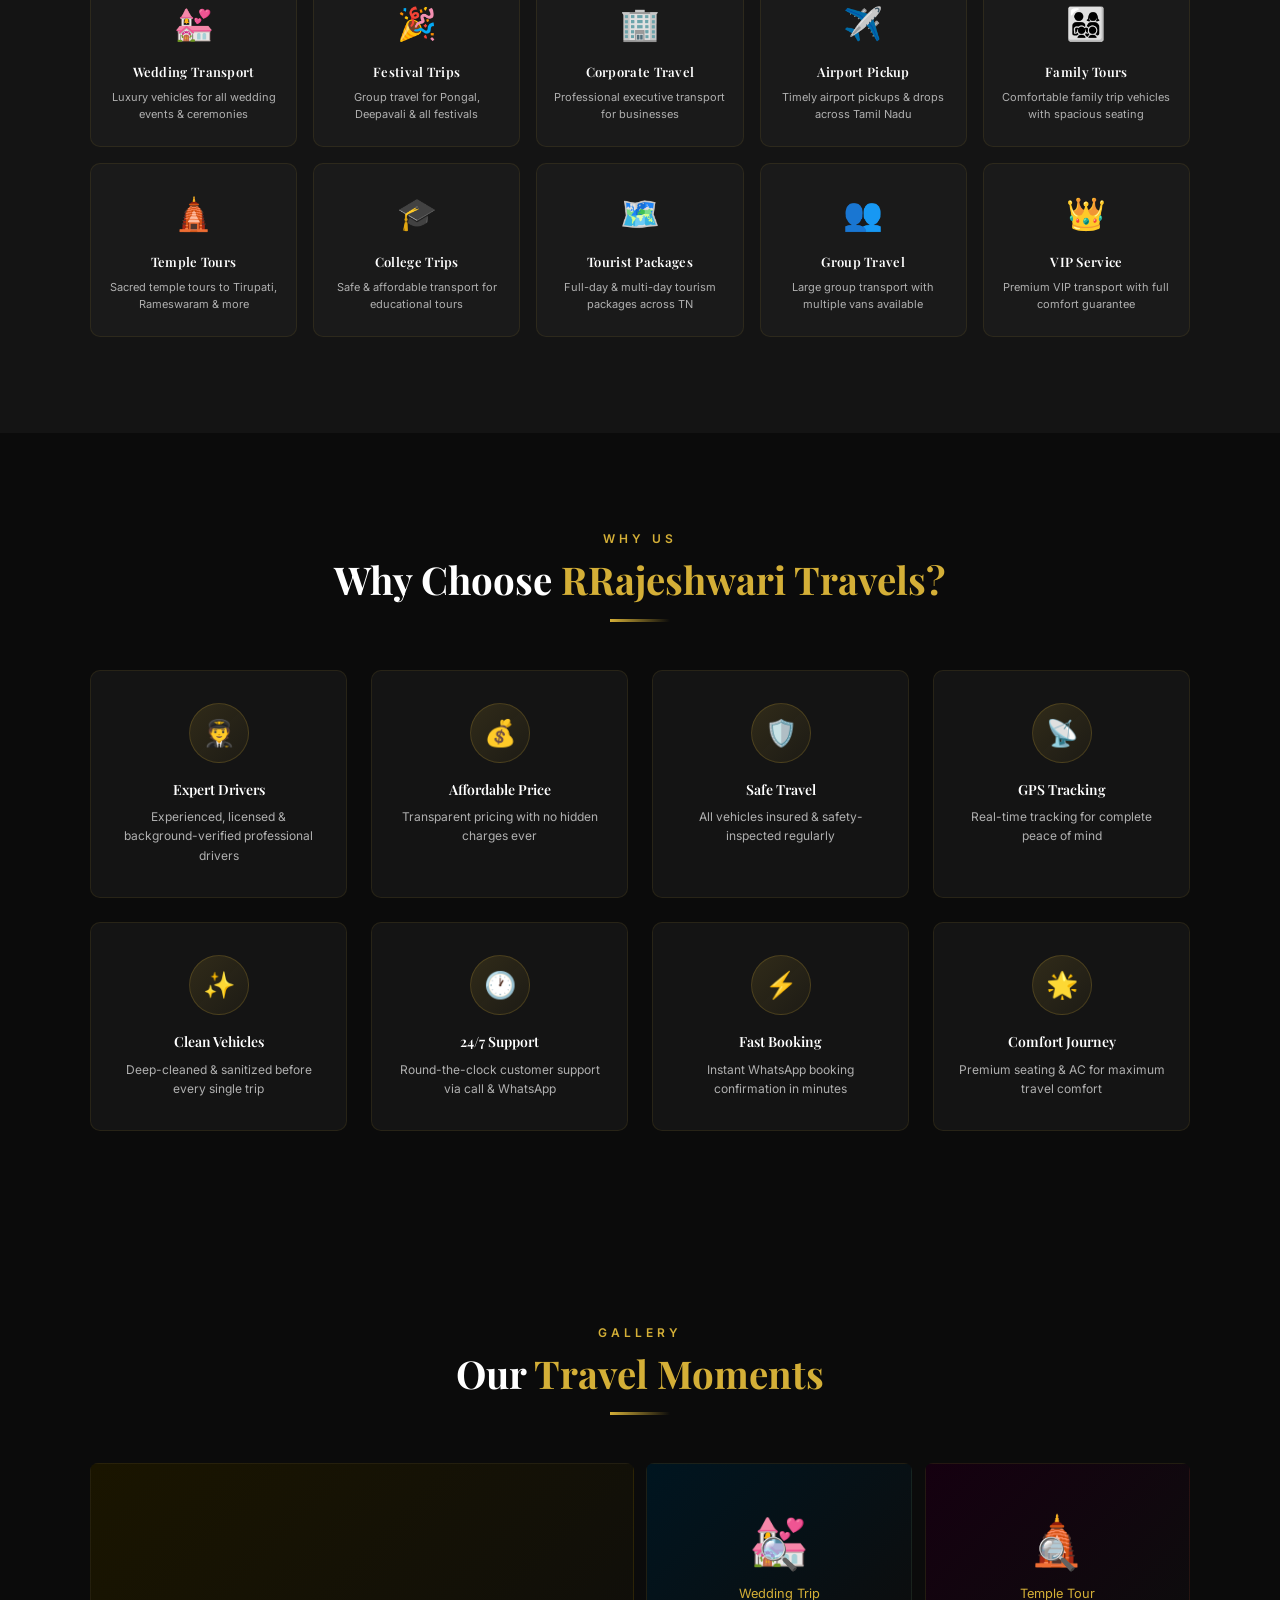
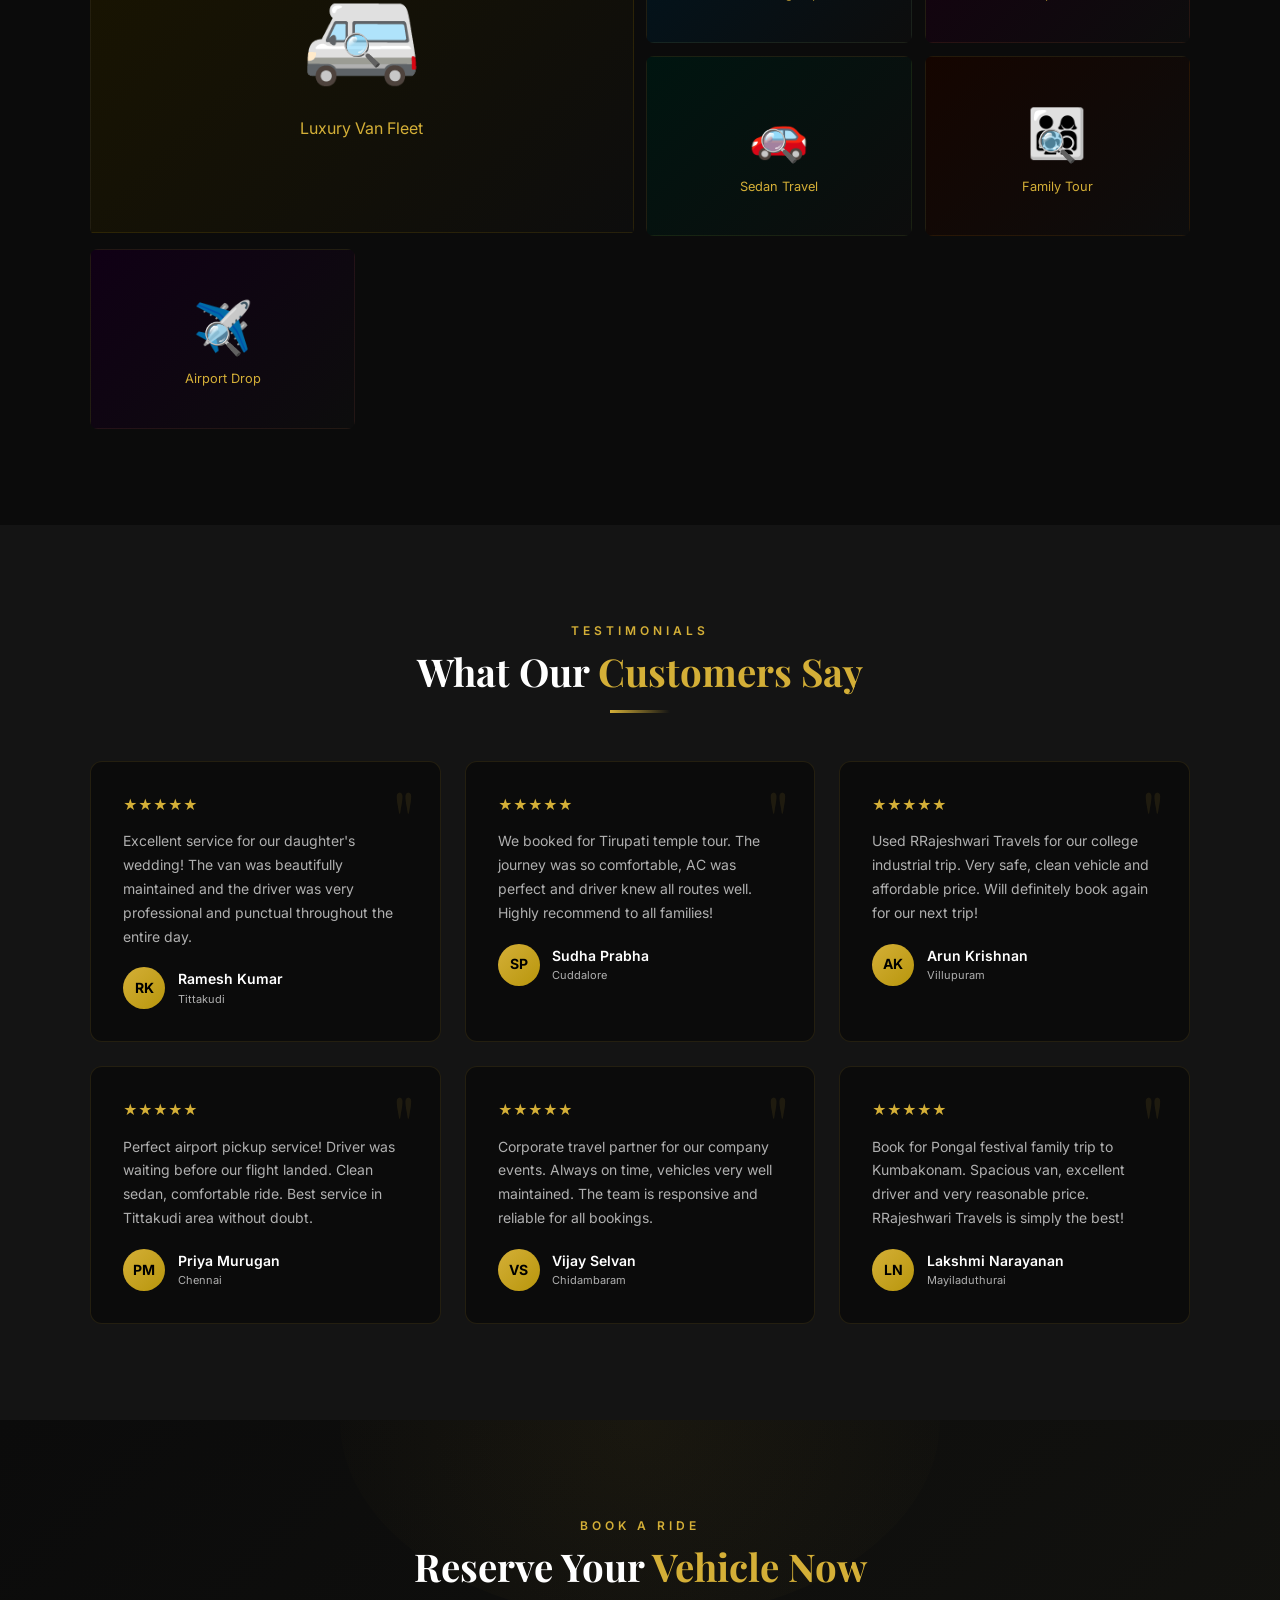
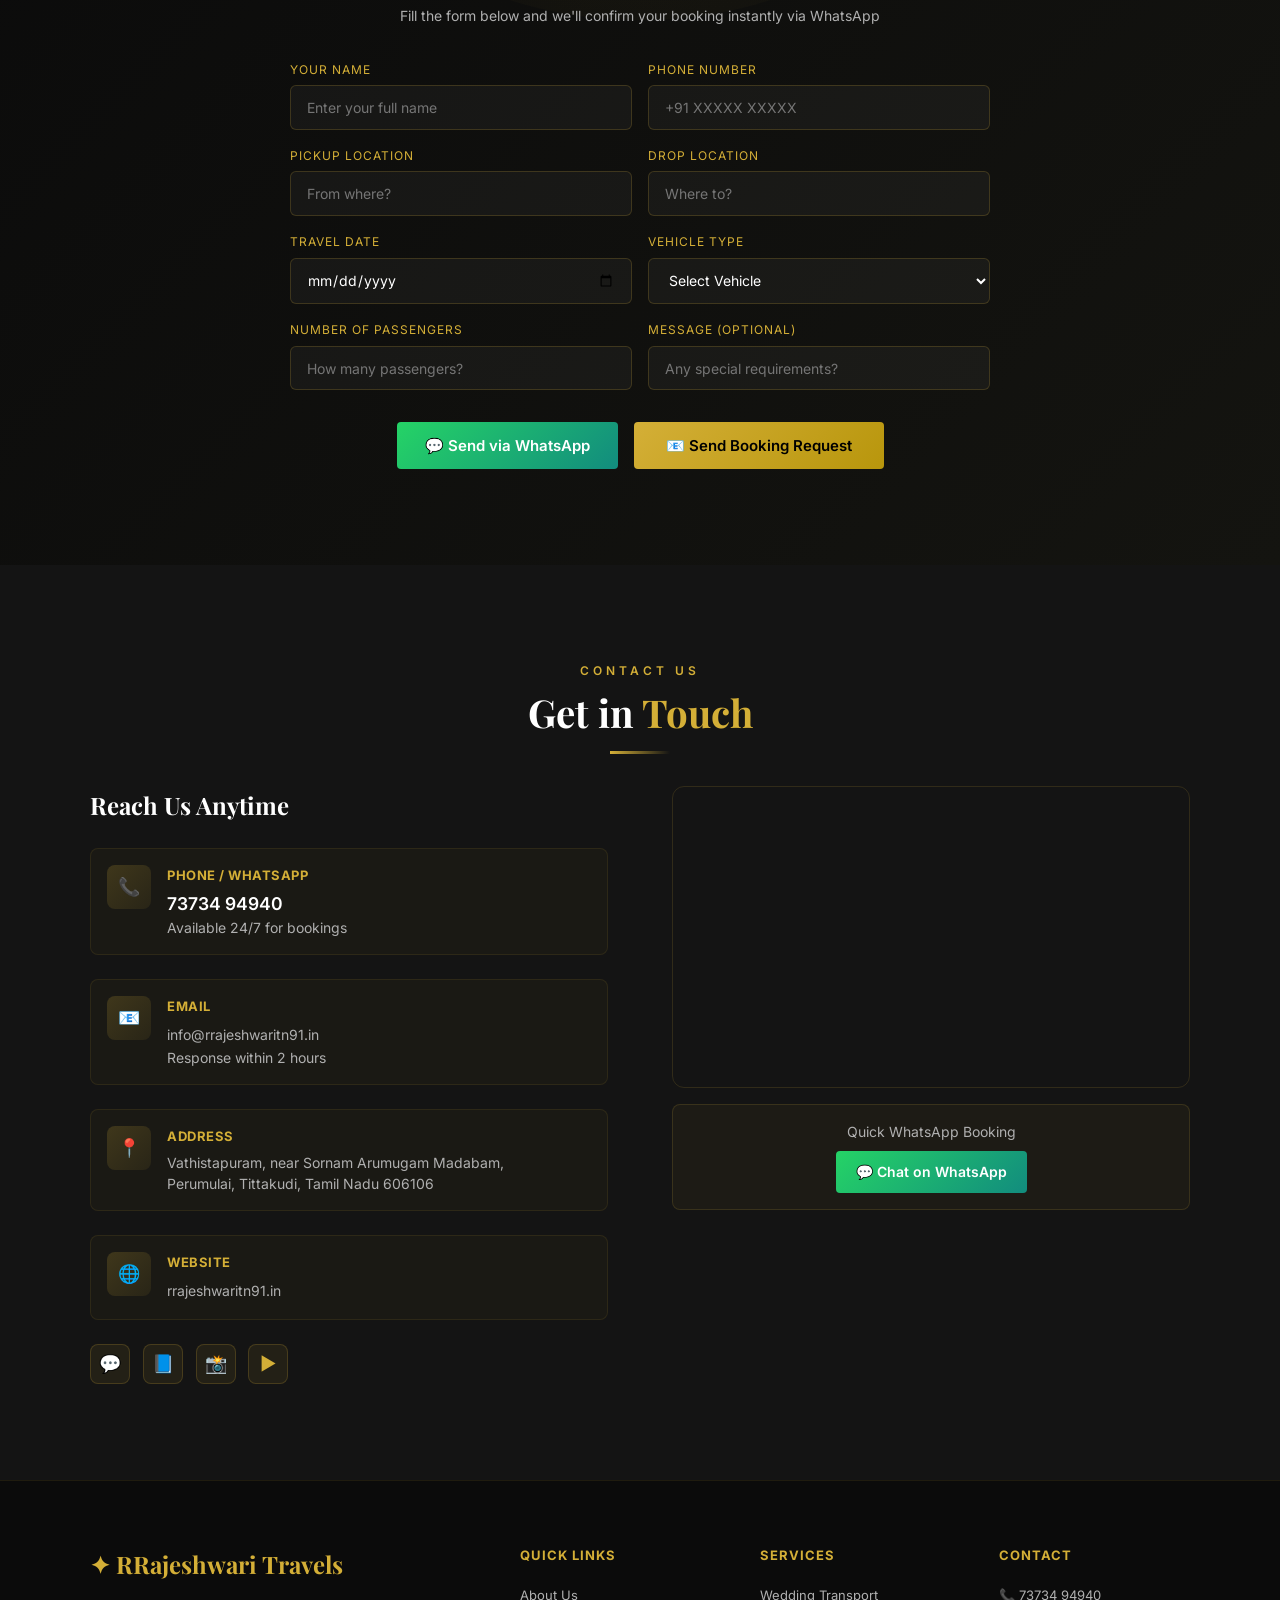
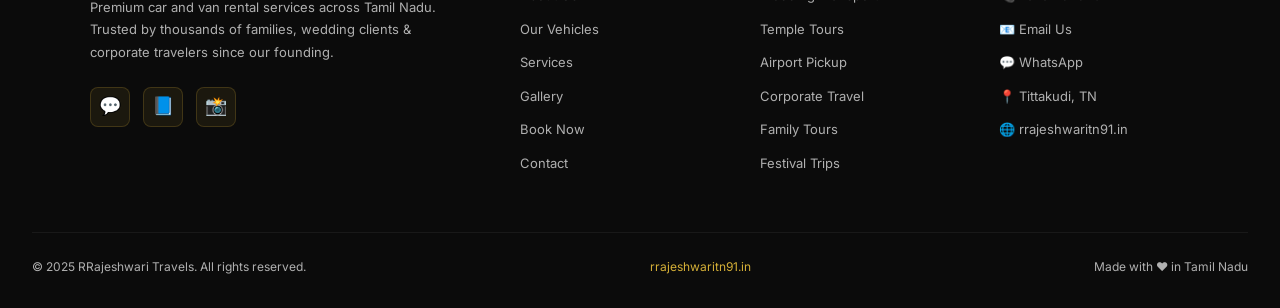
==== commit f4eb34f1: "Add files via upload" ====
--- a/index.html
+++ b/index.html
@@ -62,10 +62,12 @@
   <h2 class="sr-only">RRajeshwari Travels – Premium Vehicle Rental Website for Tamil Nadu</h2>
 
   <!-- ===================== NAVIGATION ===================== -->
+   <!-- ==================== HIDDEN SEO HEADING =============-->>
   <nav role="navigation" aria-label="Main Navigation">
     <div class="nav-logo" aria-label="RRajeshwari Travels Home">✦ RRajeshwari Travels</div>
     <ul class="nav-links">
       <li><a href="#about">About</a></li>
+      
       <li><a href="#vehicles">Vehicles</a></li>
       <li><a href="#services">Services</a></li>
       <li><a href="#gallery">Gallery</a></li>
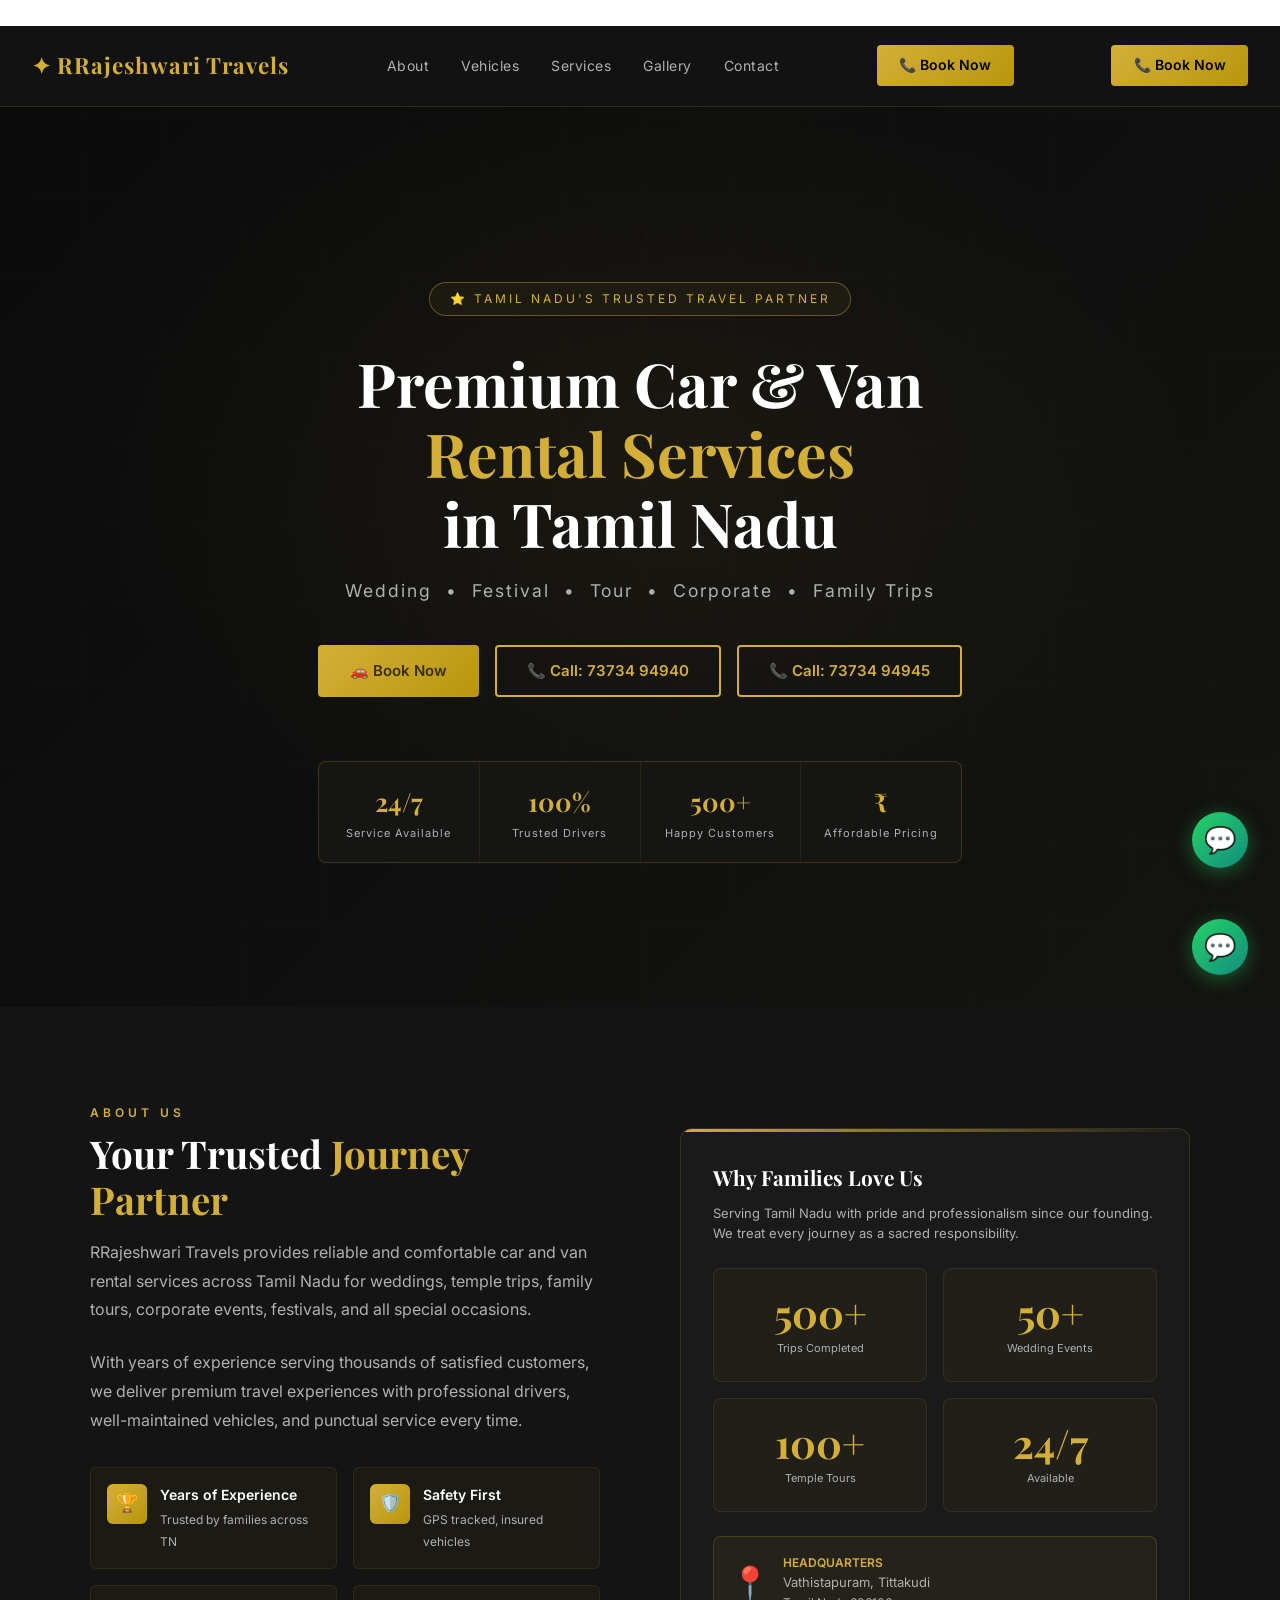
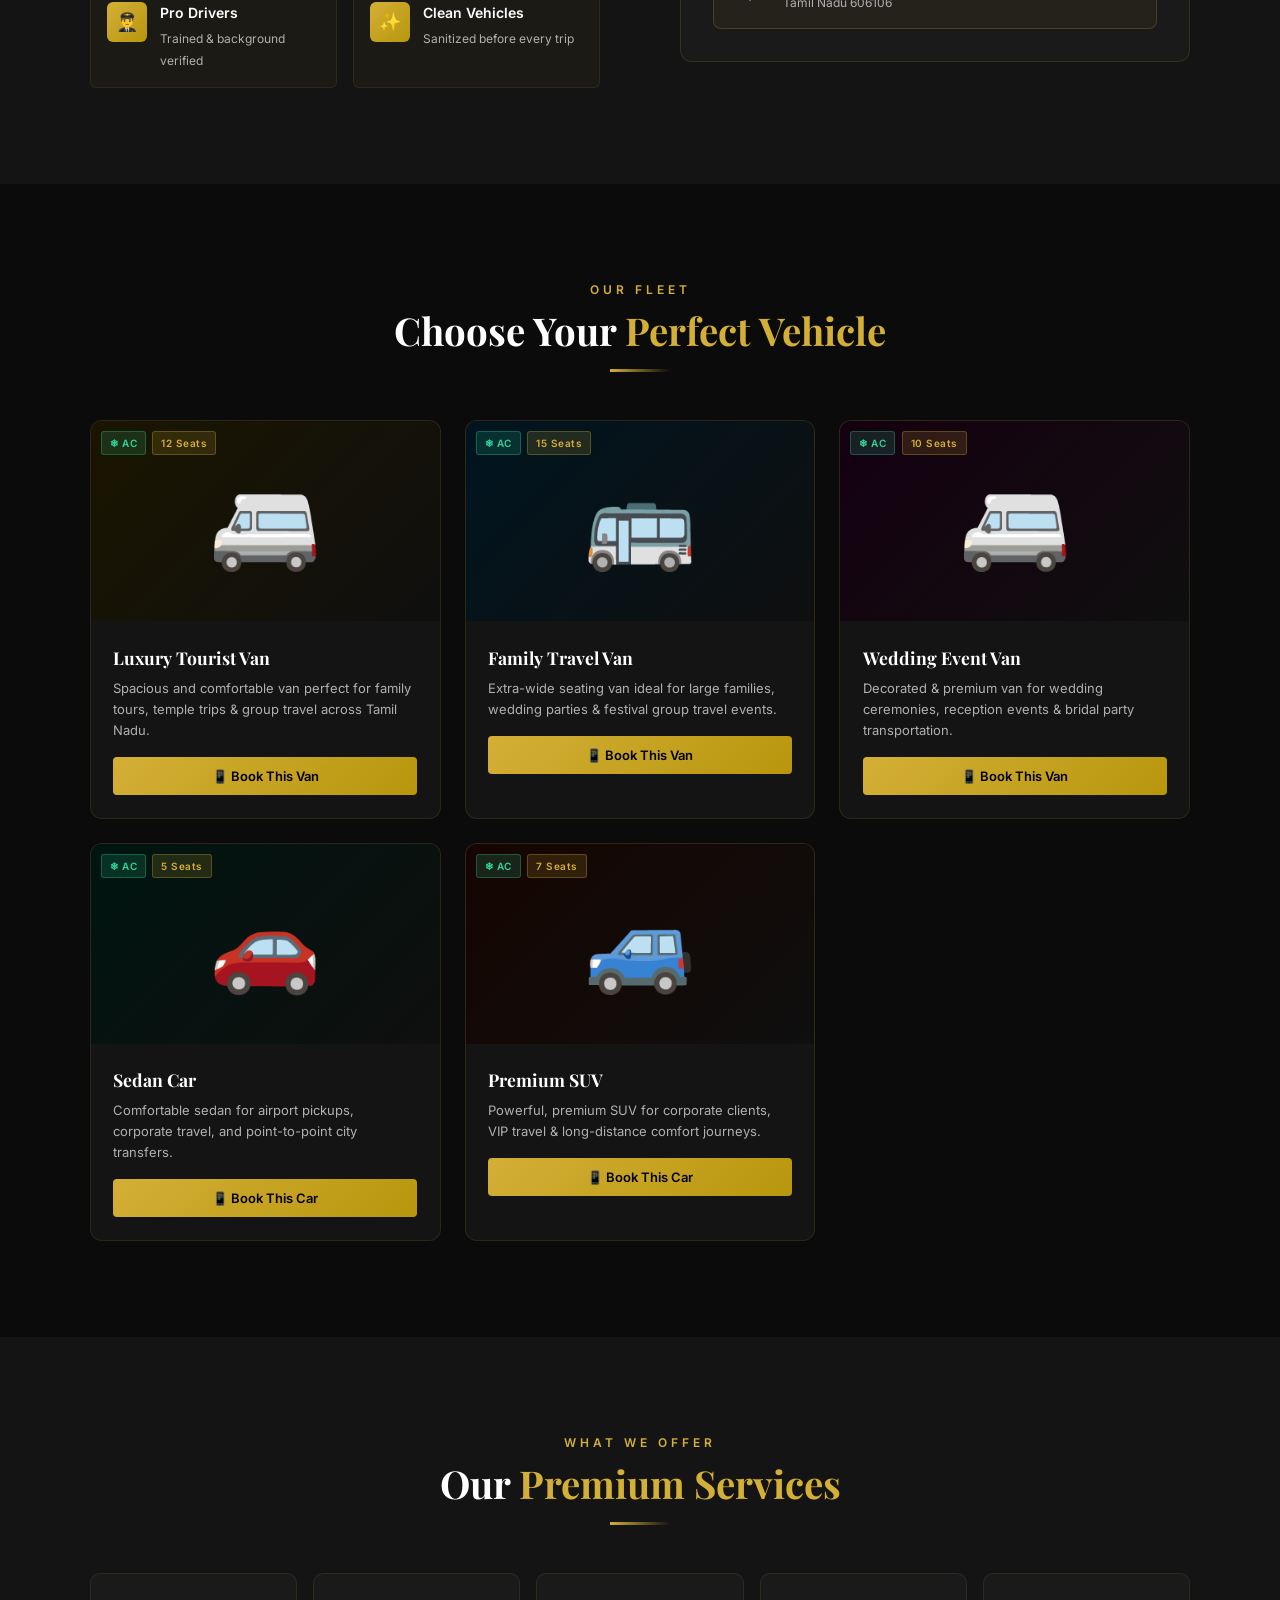
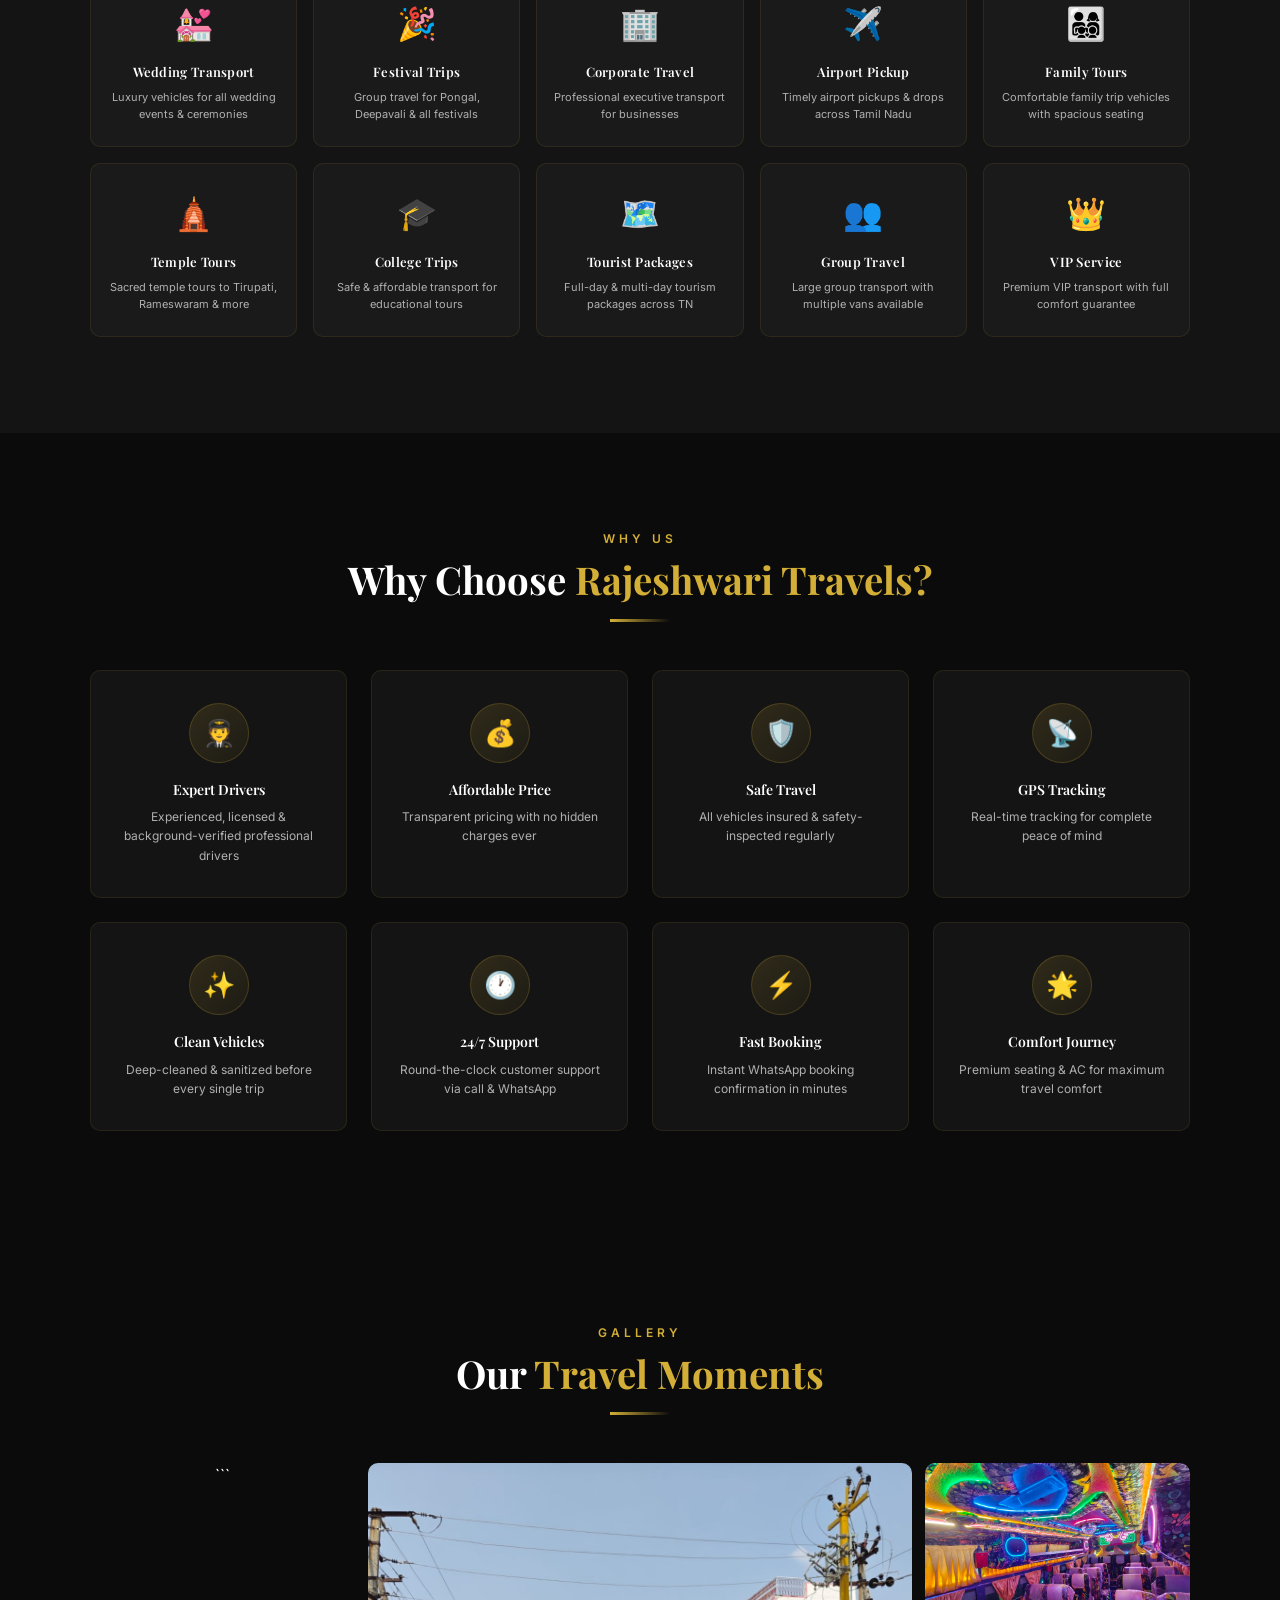
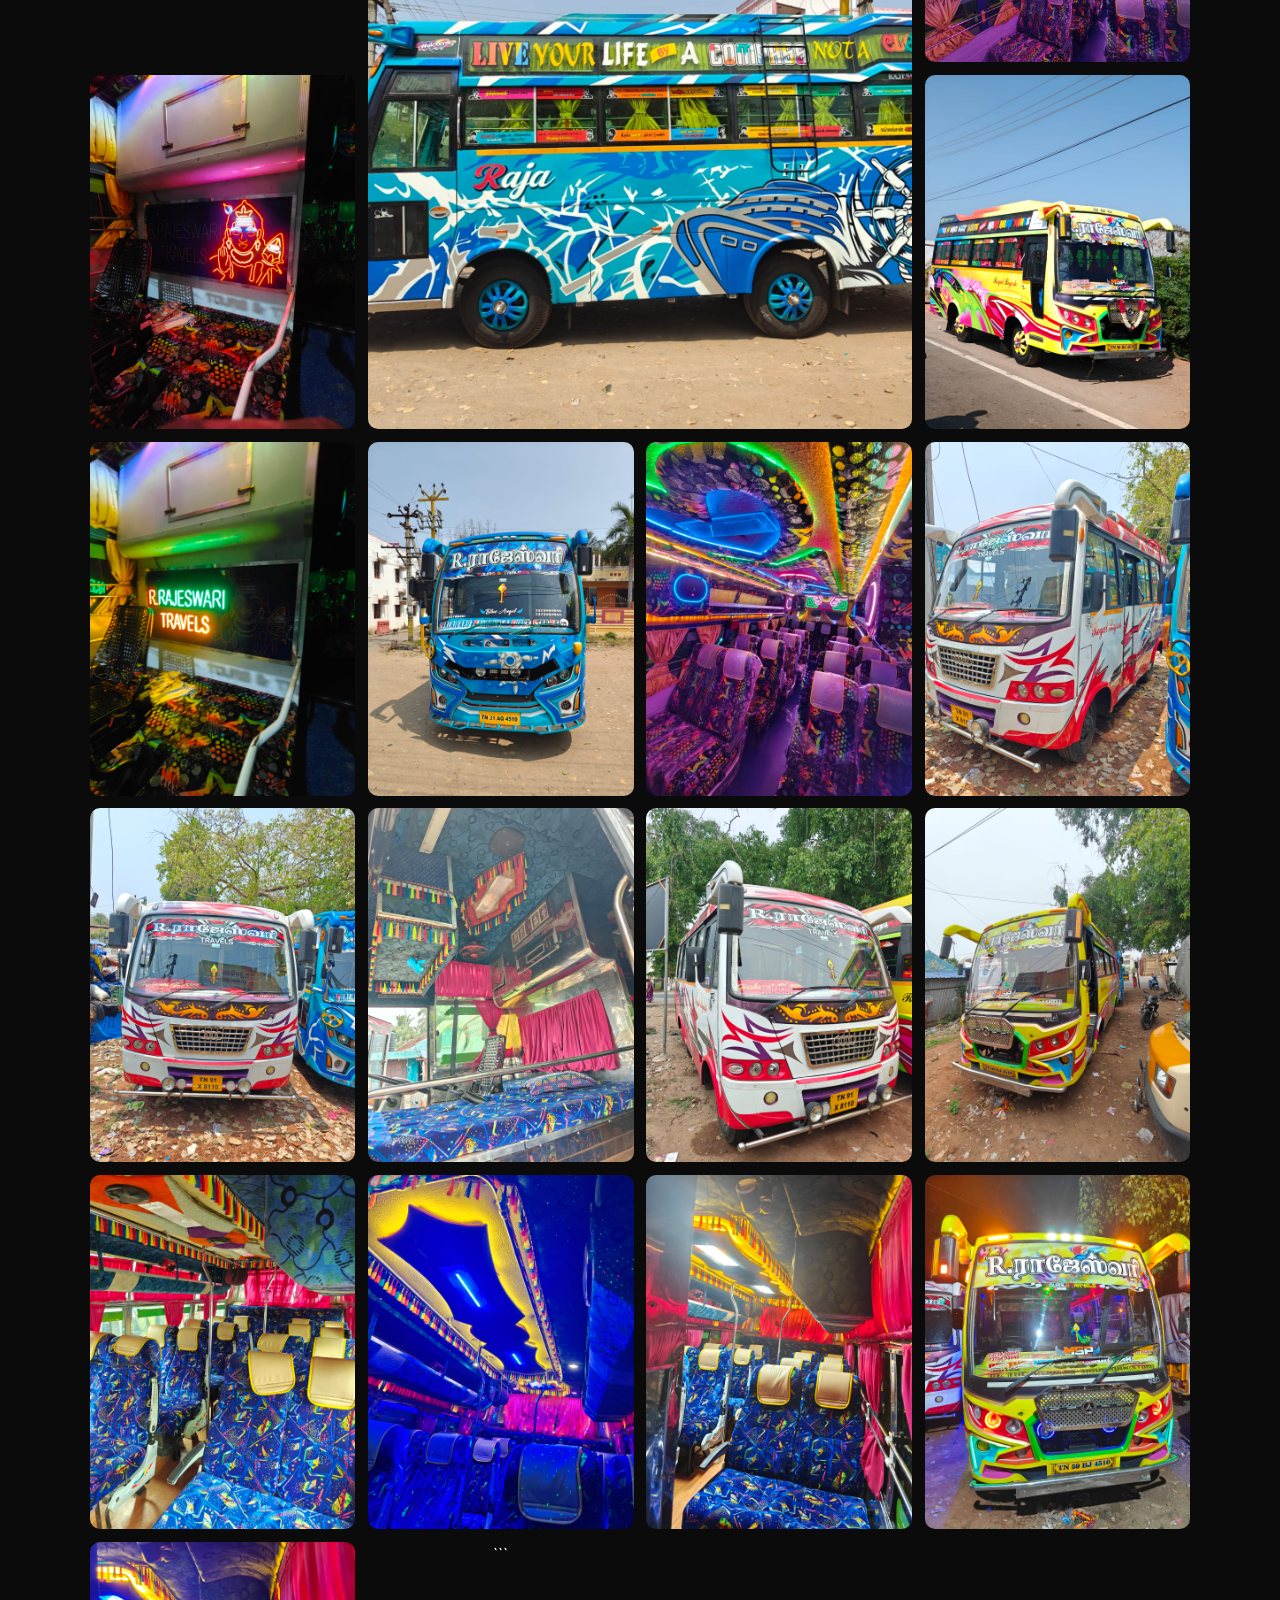
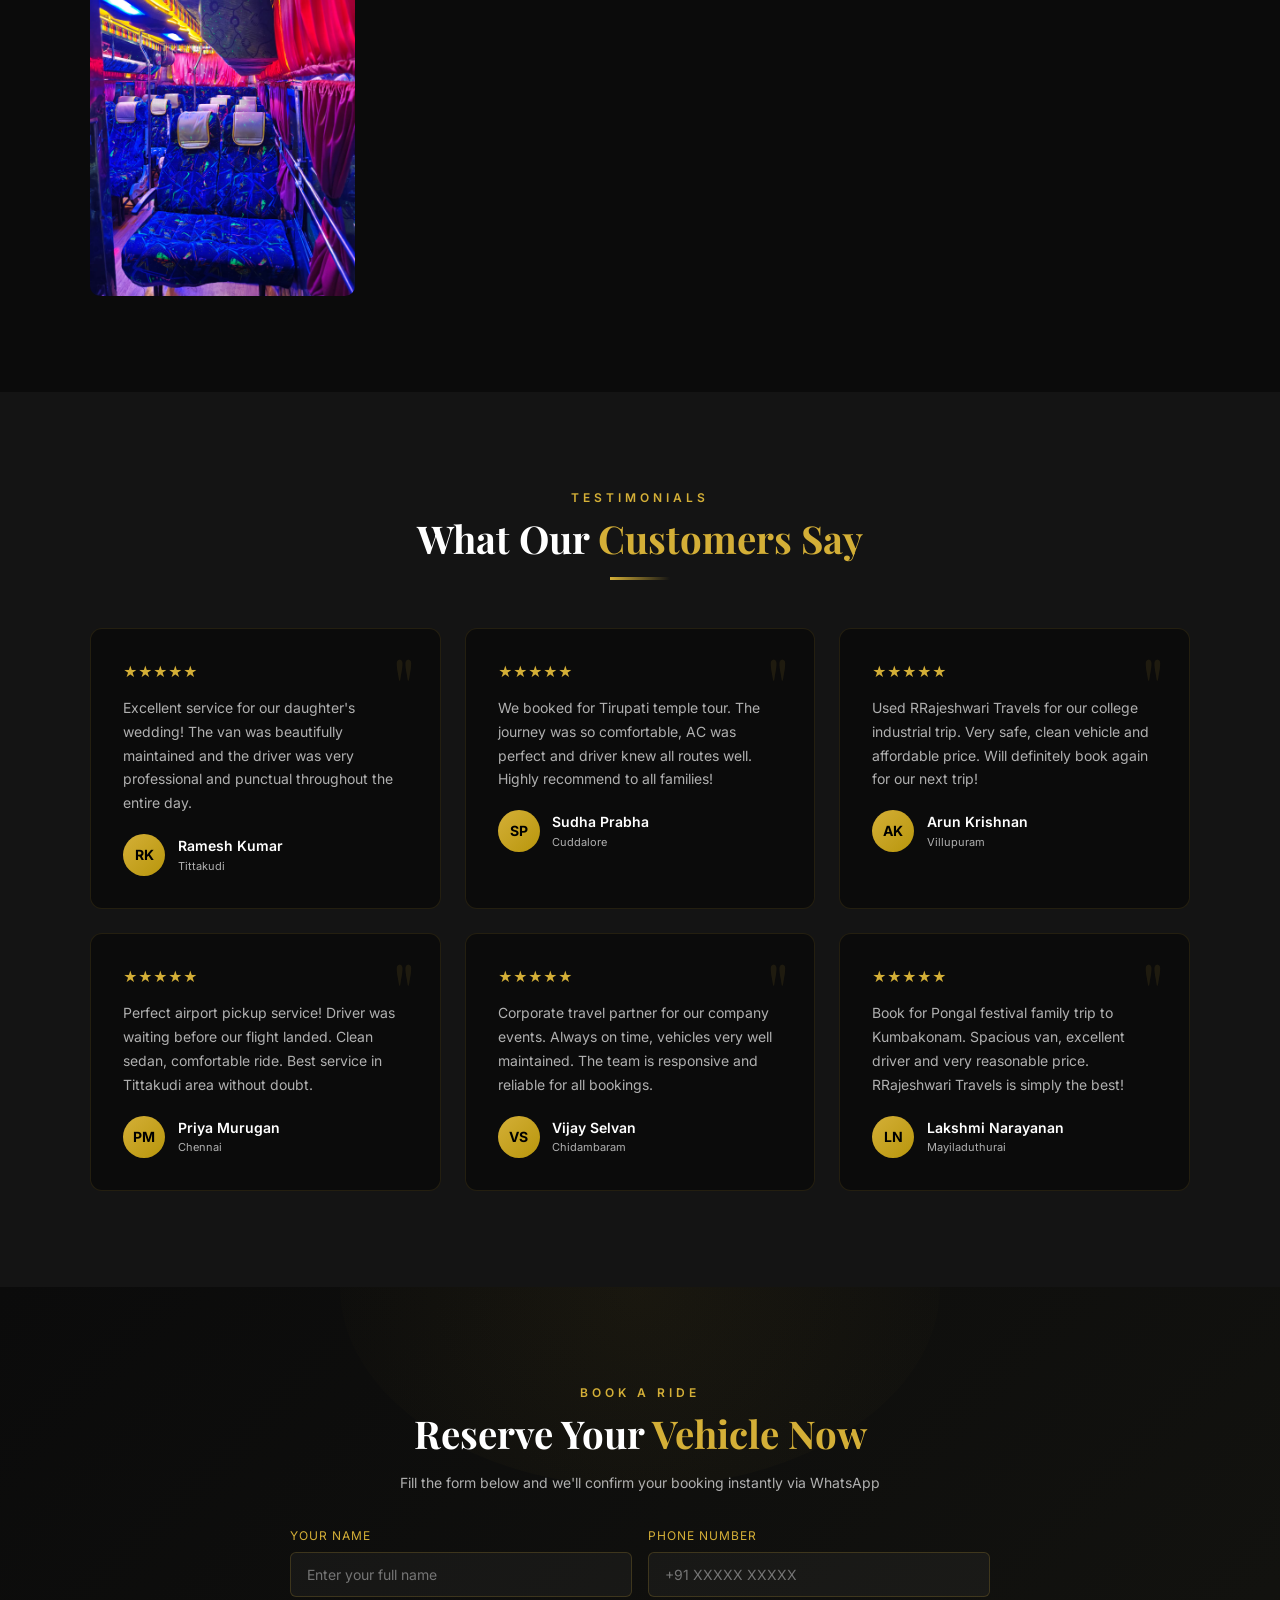
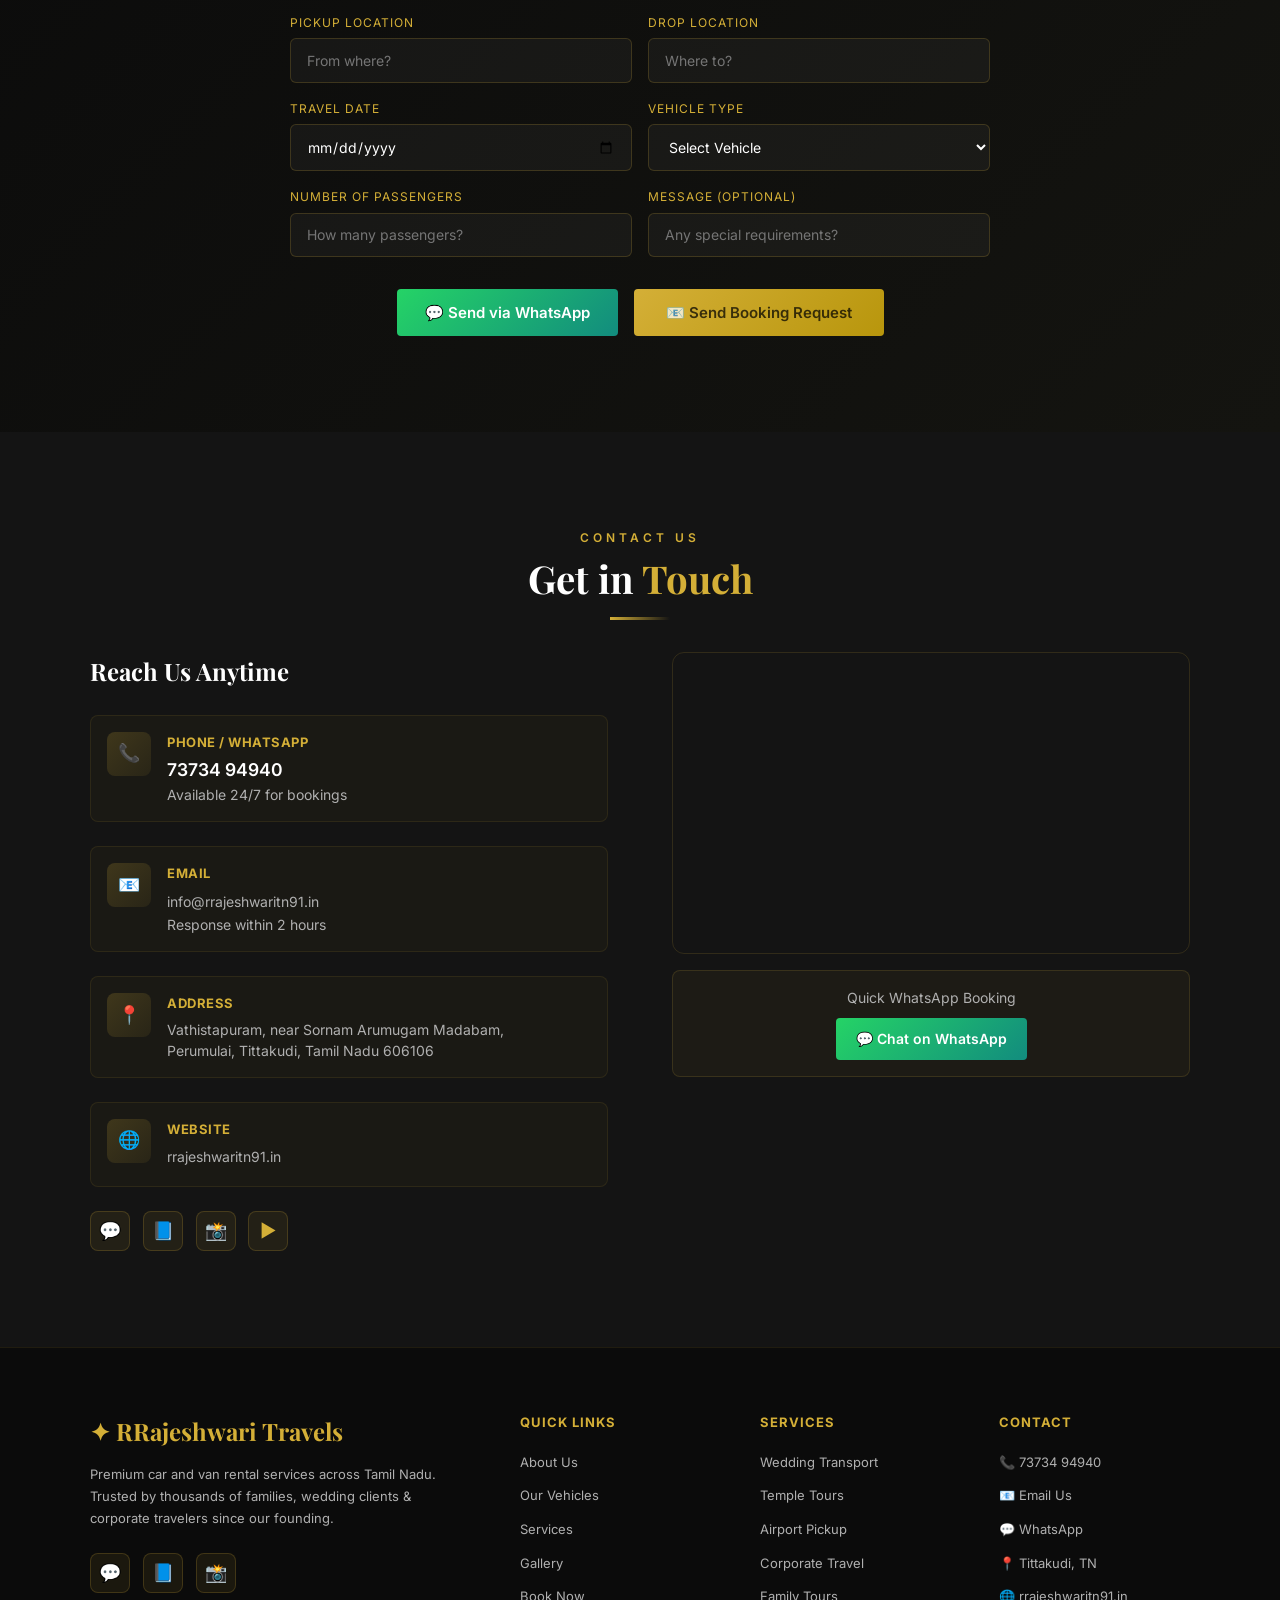
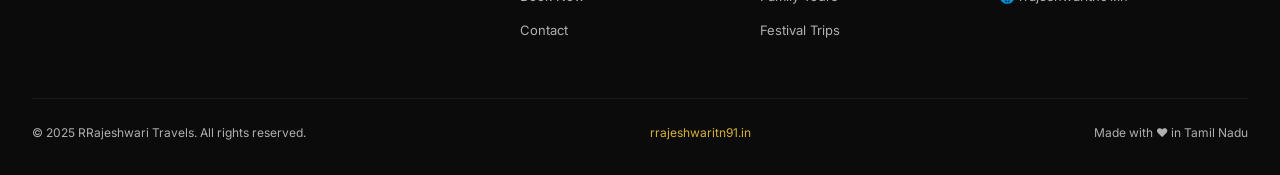
==== commit 7f98d2ef: "Add files via upload" ====
--- a/index.html
+++ b/index.html
@@ -3,7 +3,7 @@
 <head>
   <meta charset="UTF-8" />
   <meta name="viewport" content="width=device-width, initial-scale=1.0" />
-  <title>RRajeshwari Travels – Premium Car & Van Rental in Tamil Nadu</title>
+  <title>Rajeshwari Travels – Premium Car & Van Rental in Tamil Nadu</title>
 
   <!-- Primary SEO Meta -->
   <meta name="description" content="Rajeshwari Travels offers premium car and van rental services in Tamil Nadu for weddings, family trips, temple tours, airport pickup and corporate travel." />
@@ -18,7 +18,11 @@
   <meta property="og:type" content="website" />
   <meta property="og:title" content="RRajeshwari Travels – Premium Car & Van Rental in Tamil Nadu" />
   <meta property="og:description" content="Premium car and van rental services across Tamil Nadu. Weddings, temple tours, airport pickup, corporate travel & more." />
-  <meta property="og:url" content="https://rrajeshwaritn91.in" />
+  <meta property="og:url" content="https://rajeshwaritn91.in" />
+
+     7373494490
+     7373494945
+
 
   <!-- Favicon -->
   <link rel="icon" type="image/png" sizes="32x32" href="favicon.png" />
@@ -41,11 +45,12 @@
     "name": "RRajeshwari Travels",
     "description": "Premium car and van rental services in Tamil Nadu for weddings, family trips, temple tours, airport pickup and corporate travel.",
     "telephone": "+917373494940",
-    "email": "info@rrajeshwaritn91.in",
-    "url": "https://rrajeshwaritn91.in",
+    "telephone": "+917373494945"
+    "email": "rajeshraja60606@gmail.com",
+    "url": "https://rajeshwaritn91.in",
     "address": {
       "@type": "PostalAddress",
-      "streetAddress": "Vathistapuram, near Sornam Arumugam Madabam, Perumulai",
+      "streetAddress": "Vathistapuram, near Sornam Arumugam Marriage Hall, Tittakudi",
       "addressLocality": "Tittakudi",
       "addressRegion": "Tamil Nadu",
       "postalCode": "606106",
@@ -59,7 +64,7 @@
 <body>
 
   <!-- ===================== HIDDEN SEO HEADING ===================== -->
-  <h2 class="sr-only">RRajeshwari Travels – Premium Vehicle Rental Website for Tamil Nadu</h2>
+  <h2 class="sr-only">Rajeshwari Travels – Premium Vehicle Rental Website for Tamil Nadu</h2>
 
   <!-- ===================== NAVIGATION ===================== -->
    <!-- ==================== HIDDEN SEO HEADING =============-->>
@@ -74,6 +79,7 @@
       <li><a href="#contact">Contact</a></li>
     </ul>
     <a href="tel:7373494940" class="nav-cta" aria-label="Call to Book Now">📞 Book Now</a>
+    <a href="tel:7373494945" class="nav-cta" aria-label="Call to Book Now">📞 Book Now</a>
   </nav>
 
   <!-- ===================== HERO ===================== -->
@@ -85,6 +91,7 @@
       <div class="hero-btns">
         <a href="#booking" class="btn-gold">🚗 Book Now</a>
         <a href="tel:7373494940" class="btn-outline">📞 Call: 73734 94940</a>
+        <a href="tel:7373494945" class="btn-outline">📞 Call: 73734 94945 </a>
       </div>
       <div class="hero-stats" role="list" aria-label="Key Stats">
         <div class="stat-box" role="listitem">
@@ -174,7 +181,7 @@
             <div class="about-hq-icon" aria-hidden="true">📍</div>
             <div>
               <div class="about-hq-label">HEADQUARTERS</div>
-              <div class="about-hq-city">Vathistapuram, Perumulai, Tittakudi</div>
+              <div class="about-hq-city">Vathistapuram, Tittakudi</div>
               <div class="about-hq-state">Tamil Nadu 606106</div>
             </div>
           </div>
@@ -297,7 +304,7 @@
   <!-- ===================== WHY US ===================== -->
   <section class="why" id="why" aria-labelledby="why-heading">
     <div class="section-tag">Why Us</div>
-    <h2 class="section-title" id="why-heading">Why Choose <span class="gold">RRajeshwari Travels?</span></h2>
+    <h2 class="section-title" id="why-heading">Why Choose <span class="gold">Rajeshwari Travels?</span></h2>
     <div class="gold-line" aria-hidden="true"></div>
 
     <div class="why-grid">
@@ -312,57 +319,126 @@
     </div>
   </section>
 
-  <!-- ===================== GALLERY ===================== -->
-  <section class="gallery-section" id="gallery" aria-labelledby="gallery-heading">
-    <div class="section-tag">Gallery</div>
-    <h2 class="section-title" id="gallery-heading">Our <span class="gold">Travel Moments</span></h2>
-    <div class="gold-line" aria-hidden="true"></div>
-
-    <div class="gallery-grid">
-      <div class="g-item g-item--featured">
-        <div class="g-img g-img--featured">
-          <span aria-hidden="true">🚐</span>
-          <div class="g-label">Luxury Van Fleet</div>
-        </div>
-        <div class="g-overlay" aria-hidden="true">🔍</div>
-      </div>
-      <div class="g-item">
-        <div class="g-img g-img--wedding">
-          <span aria-hidden="true">💒</span>
-          <div class="g-label">Wedding Trip</div>
-        </div>
-        <div class="g-overlay" aria-hidden="true">🔍</div>
-      </div>
-      <div class="g-item">
-        <div class="g-img g-img--temple">
-          <span aria-hidden="true">🛕</span>
-          <div class="g-label">Temple Tour</div>
-        </div>
-        <div class="g-overlay" aria-hidden="true">🔍</div>
-      </div>
-      <div class="g-item">
-        <div class="g-img g-img--sedan">
-          <span aria-hidden="true">🚗</span>
-          <div class="g-label">Sedan Travel</div>
-        </div>
-        <div class="g-overlay" aria-hidden="true">🔍</div>
-      </div>
-      <div class="g-item">
-        <div class="g-img g-img--family">
-          <span aria-hidden="true">👨‍👩‍👧‍👦</span>
-          <div class="g-label">Family Tour</div>
-        </div>
-        <div class="g-overlay" aria-hidden="true">🔍</div>
-      </div>
-      <div class="g-item">
-        <div class="g-img g-img--airport">
-          <span aria-hidden="true">✈️</span>
-          <div class="g-label">Airport Drop</div>
-        </div>
-        <div class="g-overlay" aria-hidden="true">🔍</div>
-      </div>
-    </div>
-  </section>
+ <!-- ===================== GALLERY ===================== -->
+
+<section class="gallery-section" id="gallery" aria-labelledby="gallery-heading">
+
+  <div class="section-tag">Gallery</div>
+
+  <h2 class="section-title" id="gallery-heading">
+    Our <span class="gold">Travel Moments</span>
+  </h2>
+
+  <div class="gold-line" aria-hidden="true"></div>
+
+  <div class="gallery-grid">
+
+```
+<!-- Image 1 -->
+<div class="g-item g-item--featured">
+  <img src="Gallery1.png" alt="RRajeshwari Travels Luxury Van Fleet" class="gallery-image">
+  <div class="g-overlay">🔍</div>
+</div>
+
+<!-- Image 2 -->
+<div class="g-item">
+  <img src="Gallery2.png" alt="Wedding Travel Service" class="gallery-image">
+  <div class="g-overlay">🔍</div>
+</div>
+
+<!-- Image 3 -->
+<div class="g-item">
+  <img src="Gallery3.png" alt="Temple Tour Travel" class="gallery-image">
+  <div class="g-overlay">🔍</div>
+</div>
+
+<!-- Image 4 -->
+<div class="g-item">
+  <img src="Gallery4.png" alt="Sedan Car Travel" class="gallery-image">
+  <div class="g-overlay">🔍</div>
+</div>
+
+<!-- Image 5 -->
+<div class="g-item">
+  <img src="Gallery5.png" alt="Family Tour Vehicle" class="gallery-image">
+  <div class="g-overlay">🔍</div>
+</div>
+
+<!-- Image 6 -->
+<div class="g-item">
+  <img src="Gallery6.png" alt="Airport Pickup Service" class="gallery-image">
+  <div class="g-overlay">🔍</div>
+</div>
+
+<!-- Image 7 -->
+<div class="g-item">
+  <img src="Gallery7.png" alt="Tourist Van Rental" class="gallery-image">
+  <div class="g-overlay">🔍</div>
+</div>
+
+<!-- Image 8 -->
+<div class="g-item">
+  <img src="Gallery8.png" alt="Tamil Nadu Travel Service" class="gallery-image">
+  <div class="g-overlay">🔍</div>
+</div>
+
+<!-- Image 10 -->
+<div class="g-item">
+  <img src="Gallery10.png" alt="Wedding Van Booking" class="gallery-image">
+  <div class="g-overlay">🔍</div>
+</div>
+
+<!-- Image 11 -->
+<div class="g-item">
+  <img src="Gallery11.png" alt="Family Trip Vehicle Rental" class="gallery-image">
+  <div class="g-overlay">🔍</div>
+</div>
+
+<!-- Image 12 -->
+<div class="g-item">
+  <img src="Gallery12.png" alt="Luxury Travel Vehicle" class="gallery-image">
+  <div class="g-overlay">🔍</div>
+</div>
+
+<!-- Image 13 -->
+<div class="g-item">
+  <img src="Gallery13.png" alt="Tour Package Vehicle" class="gallery-image">
+  <div class="g-overlay">🔍</div>
+</div>
+
+<!-- Image 14 -->
+<div class="g-item">
+  <img src="Gallery14.png" alt="Premium Travels Tamil Nadu" class="gallery-image">
+  <div class="g-overlay">🔍</div>
+</div>
+
+<!-- Image 15 -->
+<div class="g-item">
+  <img src="Gallery15.png" alt="Comfort Travel Van" class="gallery-image">
+  <div class="g-overlay">🔍</div>
+</div>
+
+<!-- Image 16 -->
+<div class="g-item">
+  <img src="Gallery16.png" alt="Corporate Travel Service" class="gallery-image">
+  <div class="g-overlay">🔍</div>
+</div>
+
+<!-- Image 17 -->
+<div class="g-item">
+  <img src="Gallery17.png" alt="Professional Driver Service" class="gallery-image">
+  <div class="g-overlay">🔍</div>
+</div>
+
+<!-- Image 18 -->
+<div class="g-item">
+  <img src="Gallery18.png" alt="RRajeshwari Travels Gallery" class="gallery-image">
+  <div class="g-overlay">🔍</div>
+</div>
+```
+
+  </div>
+</section>
 
   <!-- ===================== TESTIMONIALS ===================== -->
   <section class="testimonials" id="testimonials" aria-labelledby="testimonials-heading">
--- a/style.css
+++ b/style.css
@@ -1,7 +1,7 @@
 /* ============================================================
-   RRajeshwari Travels – style.css
+   Rajeshwari Travels – style.css
    Premium Gold & Black Luxury Theme
-   Author: RRajeshwari Travels
+   Author: Rajeshwari Travels
    ============================================================ */
 
 /* ============================================================
@@ -61,7 +61,7 @@
    03. BASE / TYPOGRAPHY
    ============================================================ */
 body {
-  background: var(--dark);
+  background: var(--pink);
   color: var(--text);
   font-family: 'Inter', sans-serif;
   line-height: 1.6;
@@ -102,7 +102,7 @@
 /* Gold CTA Button */
 .btn-gold {
   background: linear-gradient(135deg, var(--gold), var(--gold-dark));
-  color: #000;
+  color: #000000b8;
   padding: 14px 32px;
   border: none;
   border-radius: 4px;
@@ -118,7 +118,7 @@
 .btn-gold:hover {
   background: linear-gradient(135deg, var(--gold-light), var(--gold));
   transform: translateY(-2px);
-  box-shadow: 0 8px 25px rgba(212, 175, 55, 0.4);
+  box-shadow: 0 8px 25px rgba(117, 7, 80, 0.4);
 }
 
 /* Outline Button */
@@ -840,38 +840,52 @@
 }
 
 /* Featured item spans 2 cols & 2 rows */
-.g-item--featured {
-  grid-column: span 2;
-  grid-row: span 2;
-}
-
-.g-img {
-  width: 100%;
-  height: 180px;
-  display: flex;
-  flex-direction: column;
-  align-items: center;
-  justify-content: center;
-  font-size: 3rem;
-  border: 1px solid rgba(212, 175, 55, 0.1);
-}
-
-.g-img--featured  { height: 370px; font-size: 6rem; background: linear-gradient(135deg, #1a1500, #0d0d0d); }
-.g-img--wedding   { background: linear-gradient(135deg, #001520, #0d0d0d); }
-.g-img--temple    { background: linear-gradient(135deg, #150010, #0d0d0d); }
-.g-img--sedan     { background: linear-gradient(135deg, #001510, #0d0d0d); }
-.g-img--family    { background: linear-gradient(135deg, #150500, #0d0d0d); }
-.g-img--airport   { background: linear-gradient(135deg, #100015, #0d0d0d); }
-
-.g-label {
-  font-size: 0.8rem;
-  color: var(--gold);
-  margin-top: 0.3rem;
-}
-
-.g-img--featured .g-label {
-  font-size: 1rem;
-  margin-top: 0.5rem;
+.g-img{
+width:100%;
+height:100%;
+overflow:hidden;
+position:relative;
+}
+
+.gallery-image{
+width:100%;
+height:100%;
+object-fit:cover;
+display:block;
+transition:0.4s ease;
+}
+
+.g-item{
+position:relative;
+overflow:hidden;
+border-radius:10px;
+min-height:180px;
+}
+
+.g-item--featured{
+grid-column:span 2;
+grid-row:span 2;
+min-height:370px;
+}
+
+.g-item:hover .gallery-image{
+transform:scale(1.05);
+}
+
+.g-overlay{
+position:absolute;
+inset:0;
+background:rgba(0,0,0,0.25);
+display:flex;
+align-items:center;
+justify-content:center;
+font-size:2rem;
+opacity:0;
+transition:0.3s ease;
+}
+
+.g-item:hover .g-overlay{
+opacity:1;
 }
 
 .g-overlay {
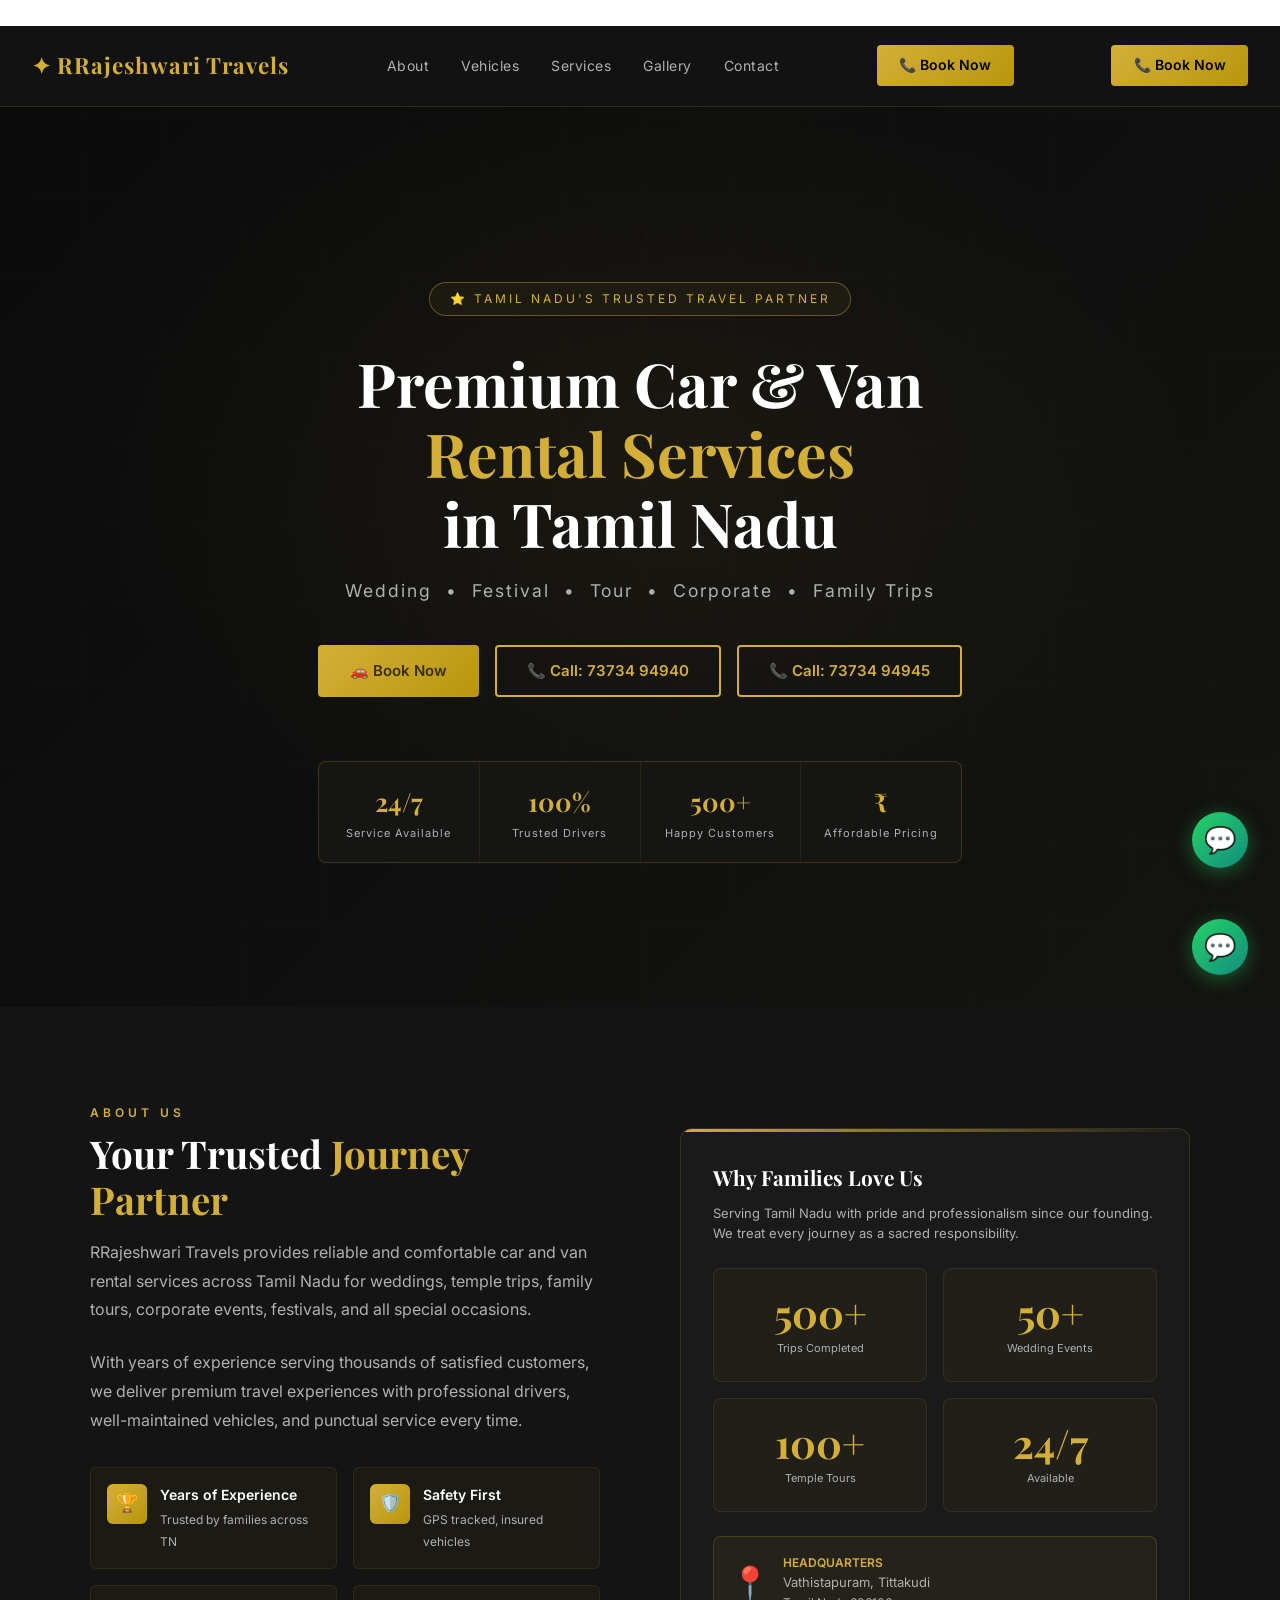
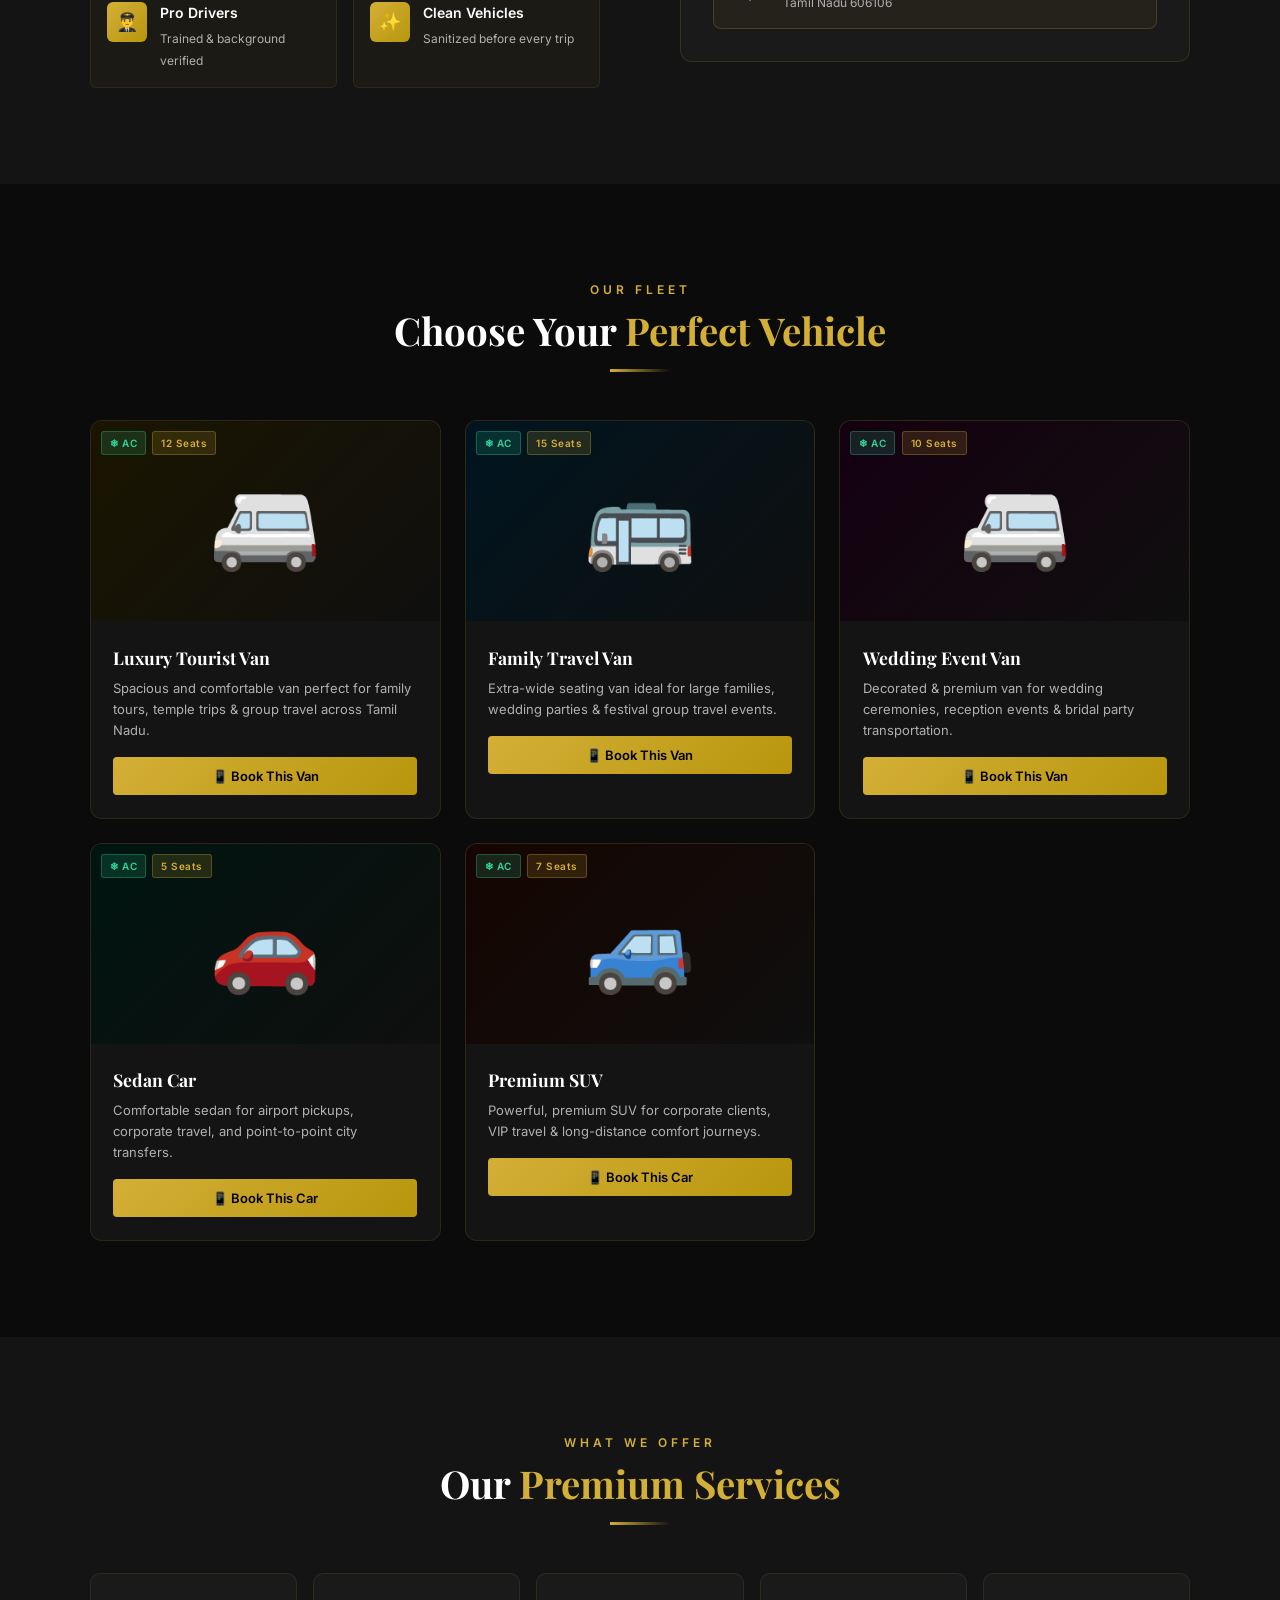
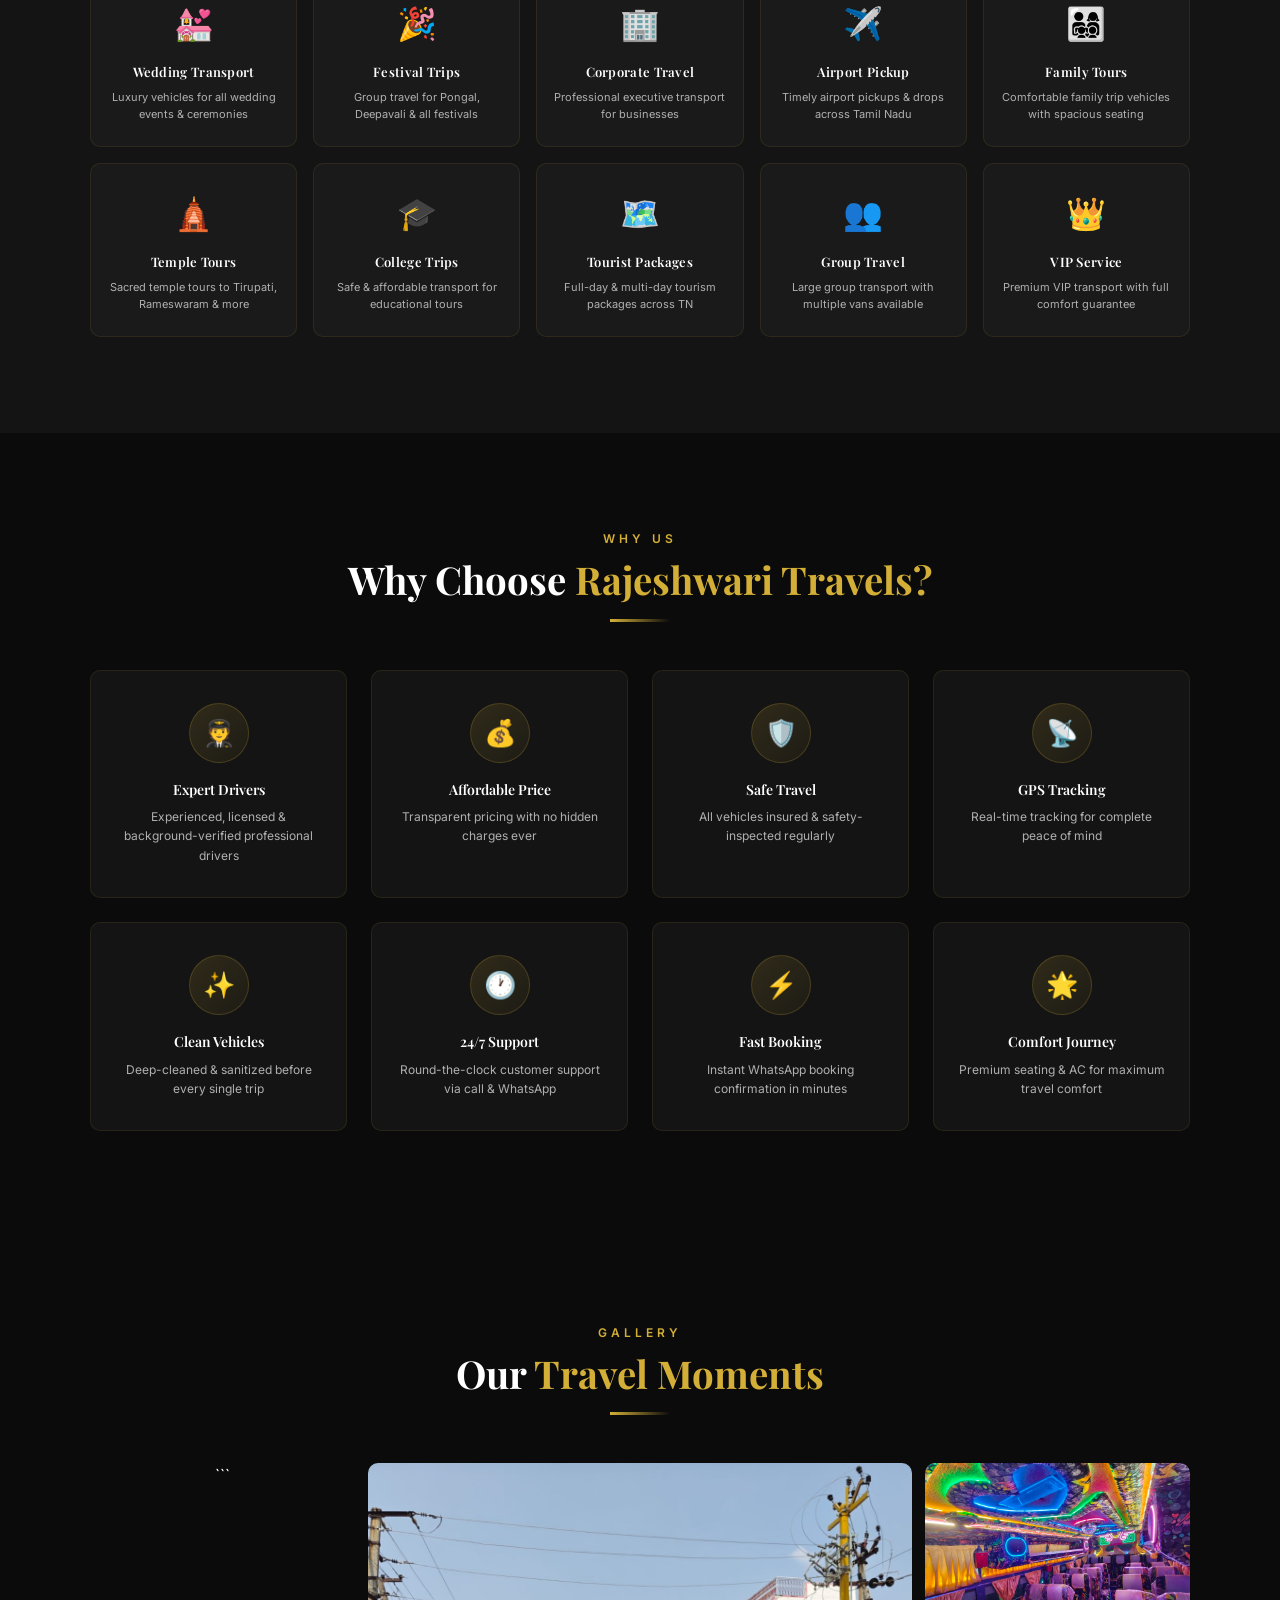
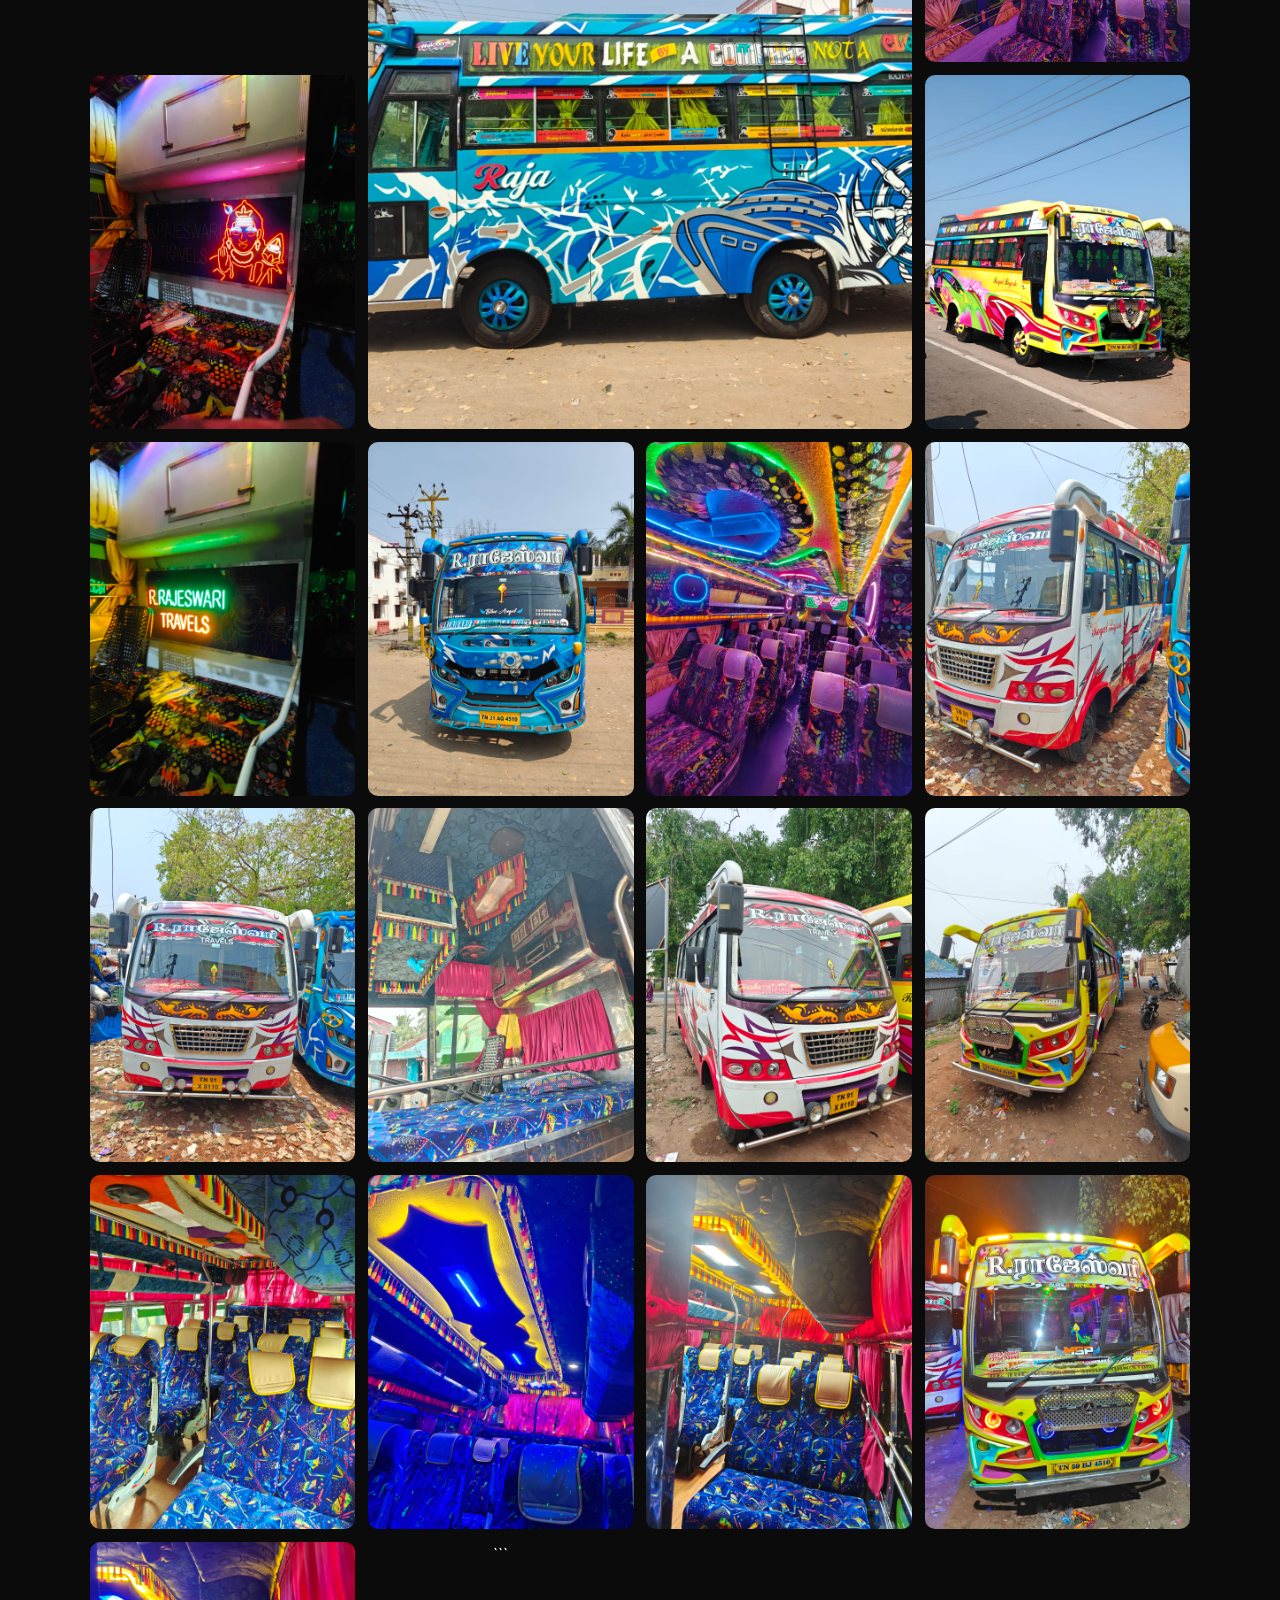
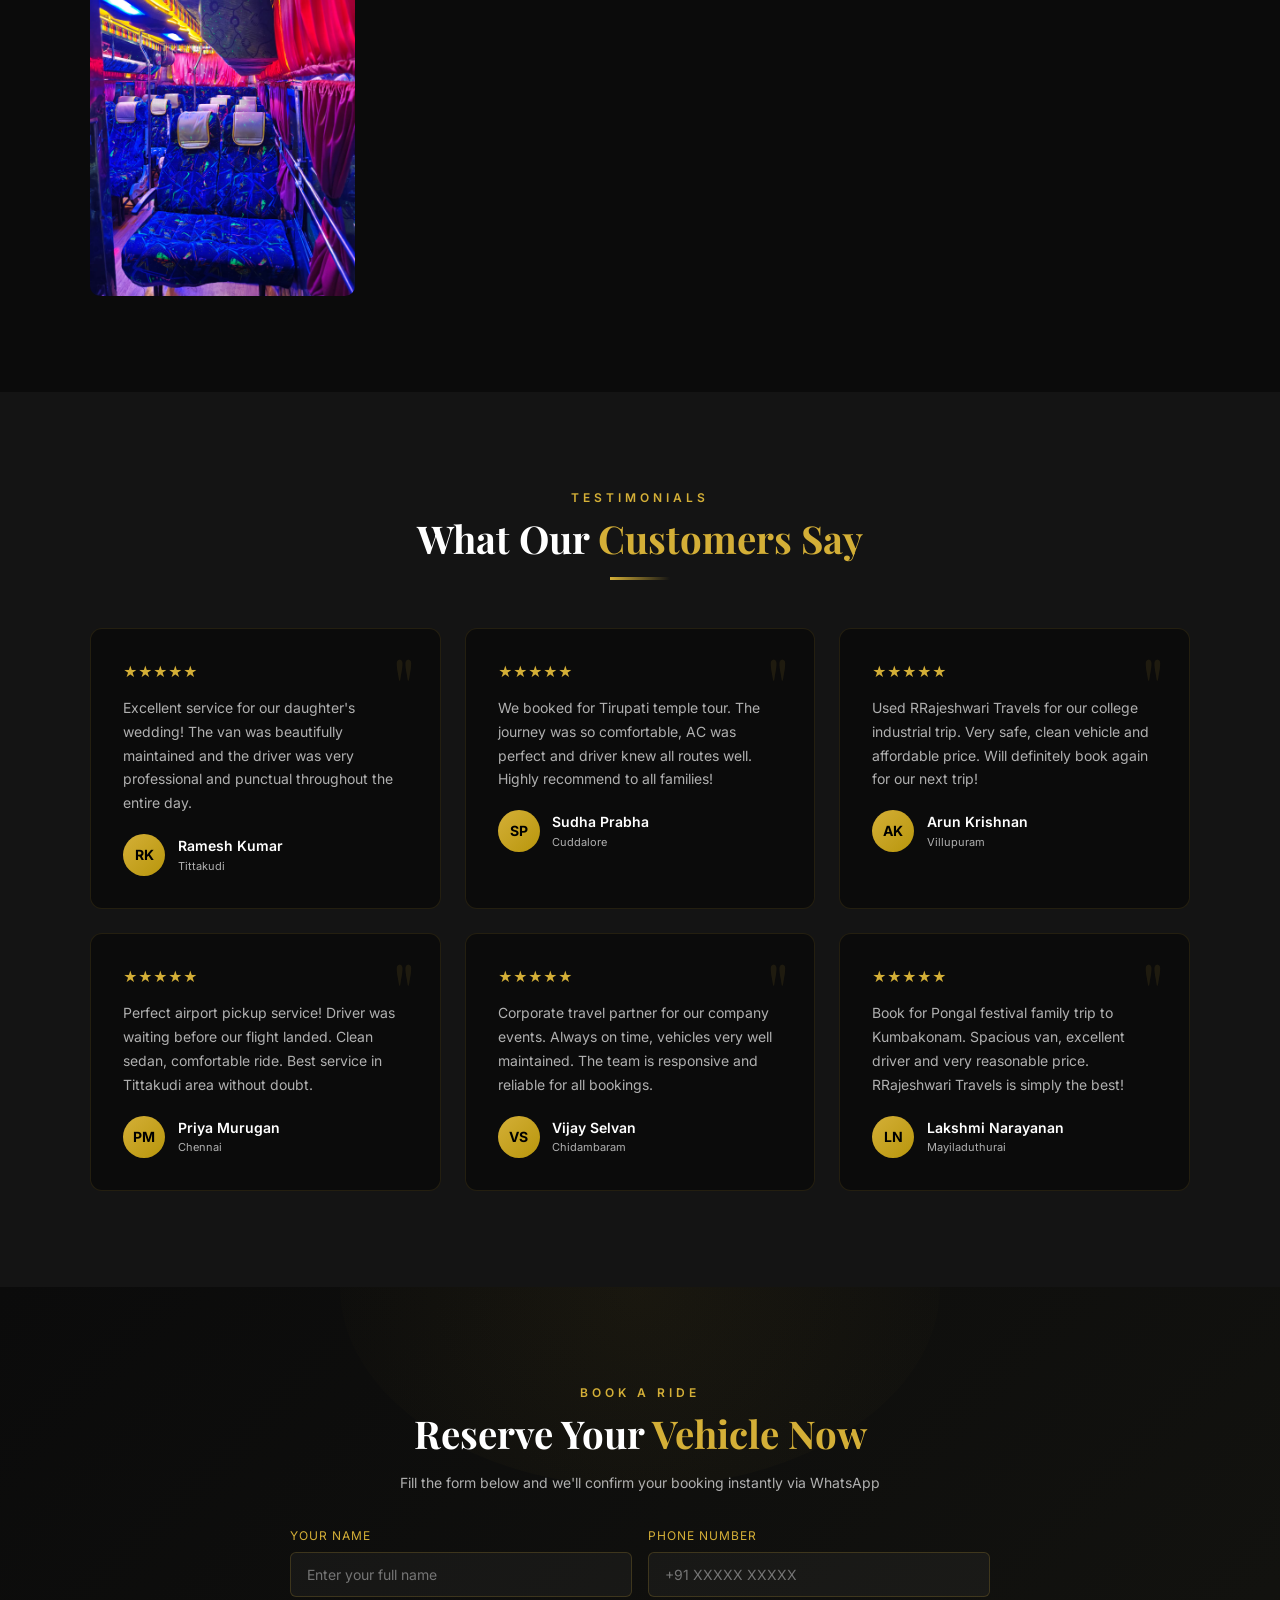
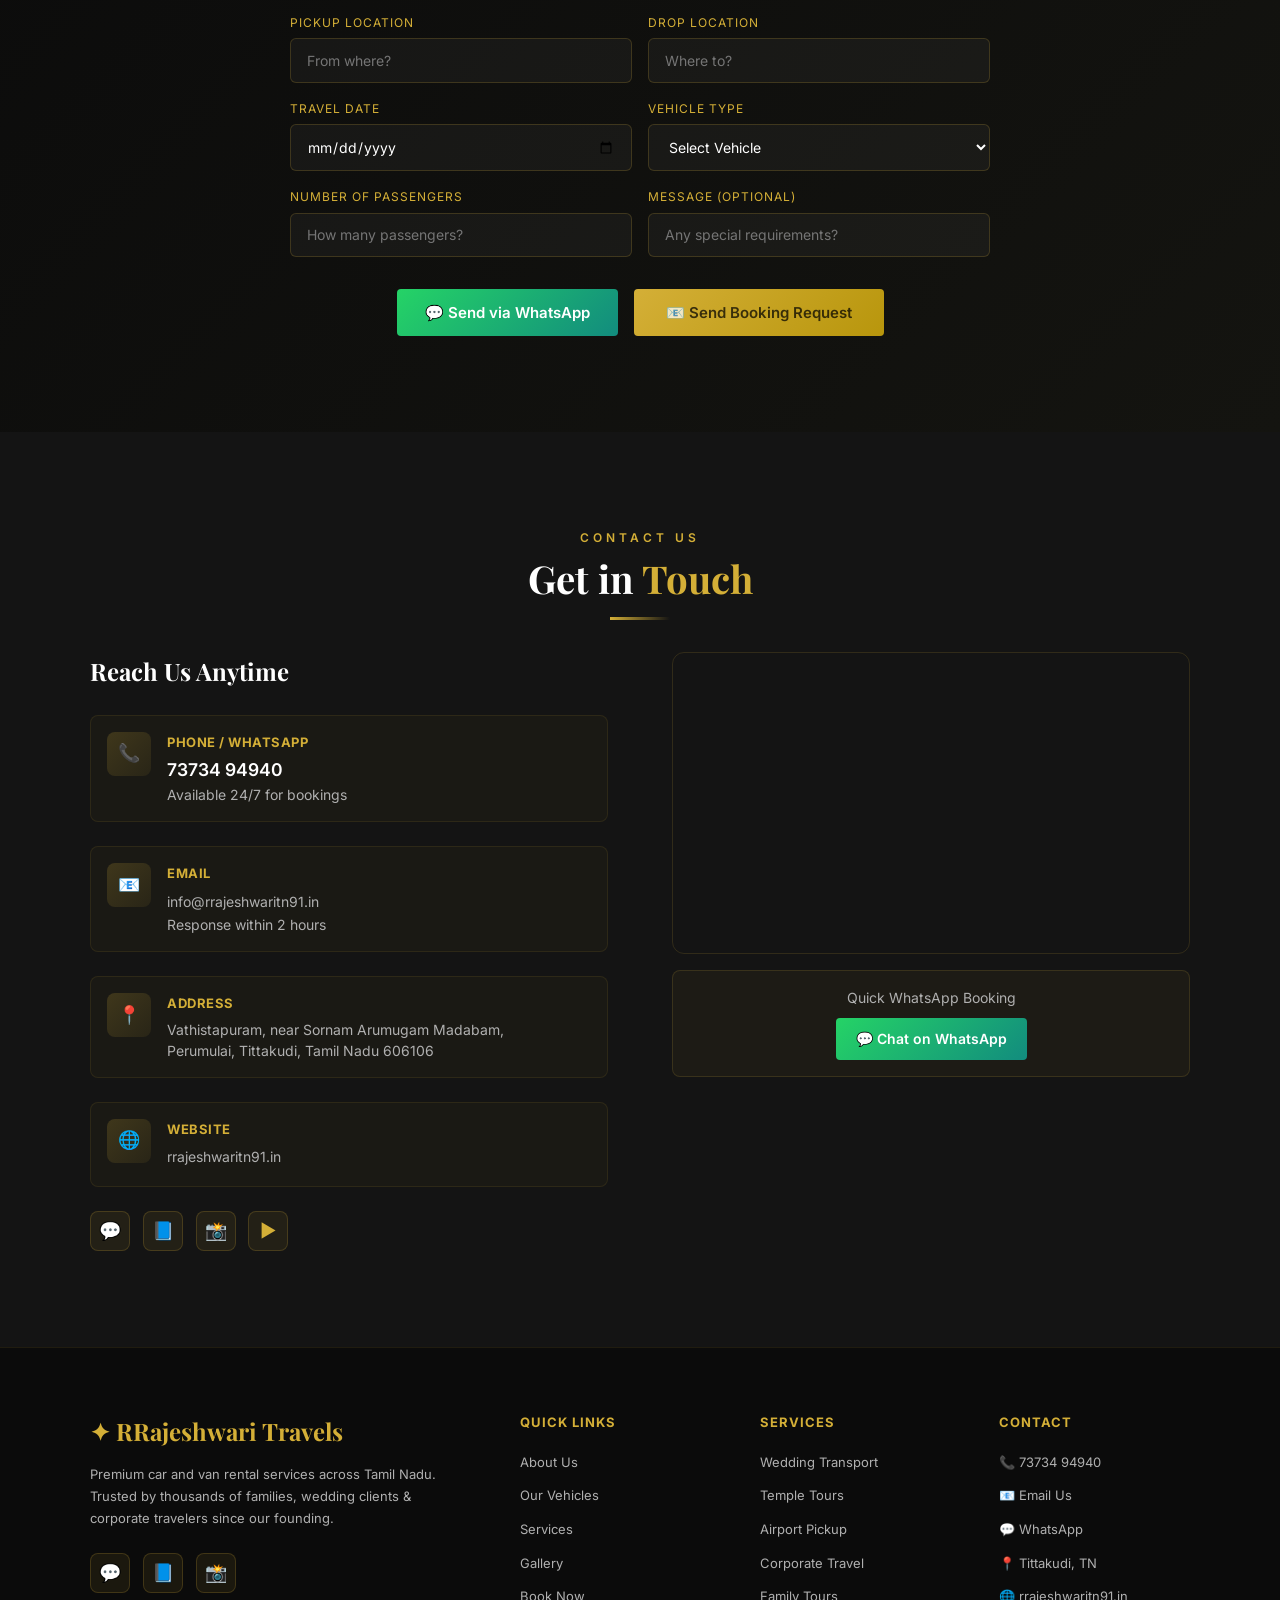
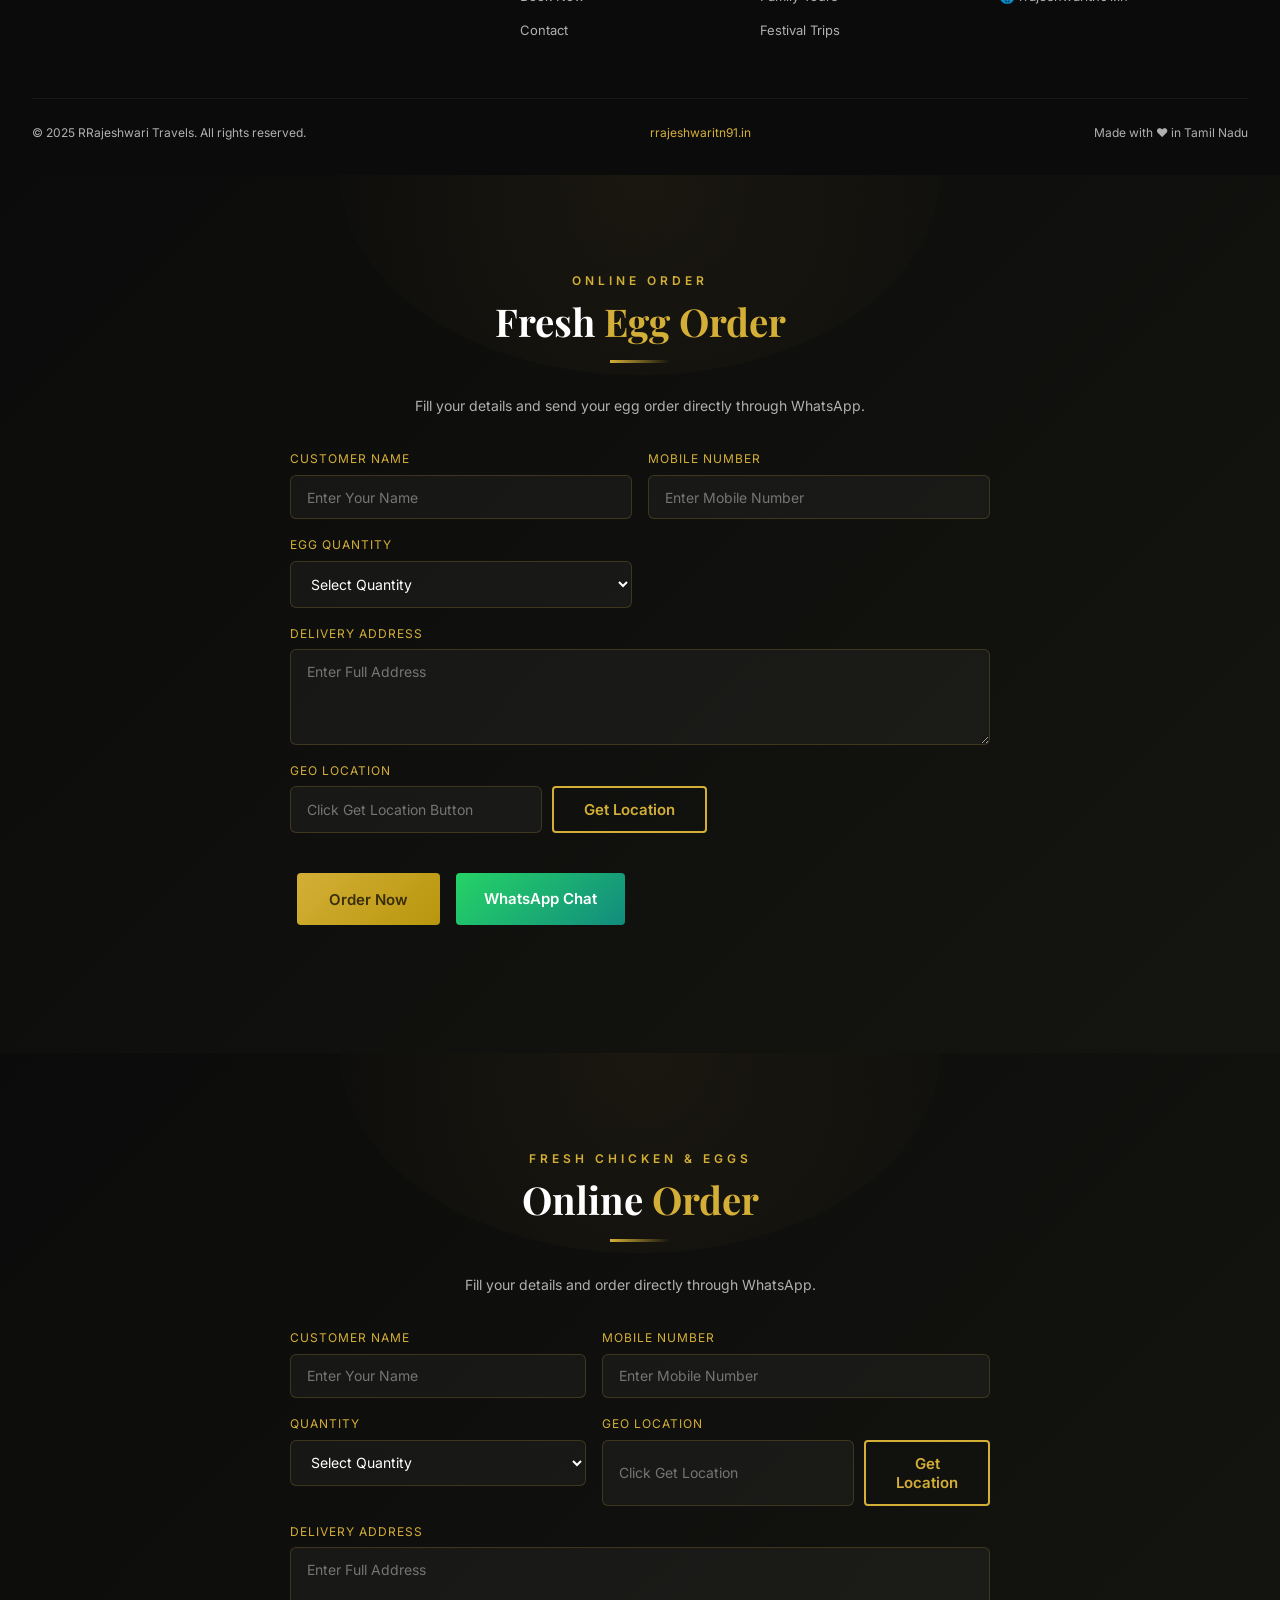
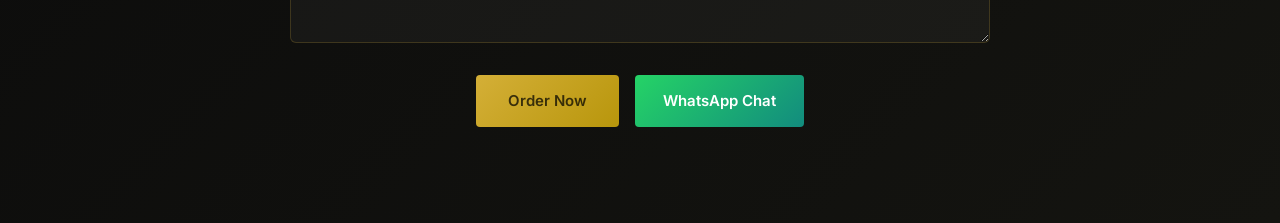
==== commit 3fea44b1: "Add files via upload" ====
--- a/index.html
+++ b/index.html
@@ -700,6 +700,254 @@
     </div>
   </footer>
 
+
+
+<!-- ===================== ONLINE ORDER SECTION ===================== -->
+<section class="booking" id="order">
+  <div class="booking-inner">
+
+    <div class="section-tag">Online Order</div>
+
+    <h2 class="section-title">
+      Fresh <span class="gold">Egg Order</span>
+    </h2>
+
+    <div class="gold-line"></div>
+
+    <p class="booking-sub">
+      Fill your details and send your egg order directly through WhatsApp.
+    </p>
+
+    <form id="eggOrderForm">
+
+      <div class="form-grid">
+
+        <!-- Customer Name -->
+        <div class="form-group">
+          <label for="customerName">Customer Name</label>
+          <input 
+            type="text" 
+            id="customerName" 
+            placeholder="Enter Your Name"
+            required
+          >
+        </div>
+
+        <!-- Mobile Number -->
+        <div class="form-group">
+          <label for="customerMobile">Mobile Number</label>
+          <input 
+            type="tel" 
+            id="customerMobile" 
+            placeholder="Enter Mobile Number"
+            required
+          >
+        </div>
+
+        <!-- Egg Quantity -->
+        <div class="form-group">
+          <label for="eggQty">Egg Quantity</label>
+          <select id="eggQty" required>
+            <option value="">Select Quantity</option>
+            <option>30 Eggs Tray</option>
+            <option>60 Eggs</option>
+            <option>90 Eggs</option>
+            <option>120 Eggs</option>
+            <option>Custom Quantity</option>
+          </select>
+        </div>
+
+        <!-- Address -->
+        <div class="form-group full">
+          <label for="customerAddress">Delivery Address</label>
+          <textarea 
+            id="customerAddress" 
+            rows="4"
+            placeholder="Enter Full Address"
+            required
+          ></textarea>
+        </div>
+
+        <!-- Geo Location -->
+<div class="form-group full">
+  <label for="geoLocation">Geo Location</label>
+
+  <div style="display:flex; gap:10px; flex-wrap:wrap;">
+
+    <input 
+      type="text" 
+      id="geoLocation"
+      placeholder="Click Get Location Button"
+      readonly
+    >
+
+    <button 
+      type="button"
+      class="btn-outline"
+      onclick="getLocation()"
+    >
+      Get Location
+    </button>
+
+  </div>
+</div>
+      <!-- Buttons -->
+      <div class="form-btns">
+
+        <button 
+          type="button" 
+          class="btn-gold"
+          onclick="sendEggOrder()"
+        >
+          Order Now
+        </button>
+
+        <a 
+          href="https://wa.me/917373494940"
+          target="_blank"
+          class="wa-btn"
+        >
+          WhatsApp Chat
+        </a>
+
+      </div>
+
+    </form>
+
+  </div>
+</section>
+
+
+
+<!-- ===================== CHICKEN SHOP ORDER ===================== -->
+<section class="booking" id="order">
+
+  <div class="booking-inner">
+
+    <div class="section-tag">
+      Fresh Chicken & Eggs
+    </div>
+
+    <h2 class="section-title">
+      Online <span class="gold">Order</span>
+    </h2>
+
+    <div class="gold-line"></div>
+
+    <p class="booking-sub">
+      Fill your details and order directly through WhatsApp.
+    </p>
+
+    <form id="shopOrderForm">
+
+      <div class="form-grid">
+
+        <!-- Name -->
+        <div class="form-group">
+          <label for="customerName">Customer Name</label>
+
+          <input
+            type="text"
+            id="customerName"
+            placeholder="Enter Your Name"
+            required
+          >
+        </div>
+
+        <!-- Mobile -->
+        <div class="form-group">
+          <label for="customerMobile">Mobile Number</label>
+
+          <input
+            type="tel"
+            id="customerMobile"
+            placeholder="Enter Mobile Number"
+            required
+          >
+        </div>
+
+        <!-- Quantity -->
+        <div class="form-group">
+          <label for="orderQty">Quantity</label>
+
+          <select id="orderQty" required>
+            <option value="">Select Quantity</option>
+            <option>1 KG</option>
+            <option>2 KG</option>
+            <option>3 KG</option>
+            <option>5 KG</option>
+            <option>10 KG</option>
+          </select>
+        </div>
+
+        <!-- Geo Location -->
+        <div class="form-group">
+          <label for="geoLocation">Geo Location</label>
+
+          <div style="display:flex; gap:10px;">
+
+            <input
+              type="text"
+              id="geoLocation"
+              placeholder="Click Get Location"
+              readonly
+            >
+
+            <button
+              type="button"
+              class="btn-outline"
+              onclick="getLocation()"
+            >
+              Get Location
+            </button>
+
+          </div>
+        </div>
+
+        <!-- Address -->
+        <div class="form-group full">
+          <label for="customerAddress">
+            Delivery Address
+          </label>
+
+          <textarea
+            id="customerAddress"
+            rows="4"
+            placeholder="Enter Full Address"
+            required
+          ></textarea>
+        </div>
+
+      </div>
+
+      <!-- Buttons -->
+      <div class="form-btns">
+
+        <button
+          type="button"
+          class="btn-gold"
+          onclick="sendChickenOrder()"
+        >
+          Order Now
+        </button>
+
+        <a
+          href="https://wa.me/917373494940"
+          target="_blank"
+          class="wa-btn"
+        >
+          WhatsApp Chat
+        </a>
+
+      </div>
+
+    </form>
+
+  </div>
+
+</section>
+
+
   <!-- ===================== FLOATING BUTTONS ===================== -->
   <a href="https://wa.me/917373494940" class="wa-float--fixed" title="Chat on WhatsApp" aria-label="WhatsApp Chat">💬</a>
   <button class="scroll-top" id="scrollTopBtn" aria-label="Scroll to top" title="Back to top">↑</button>
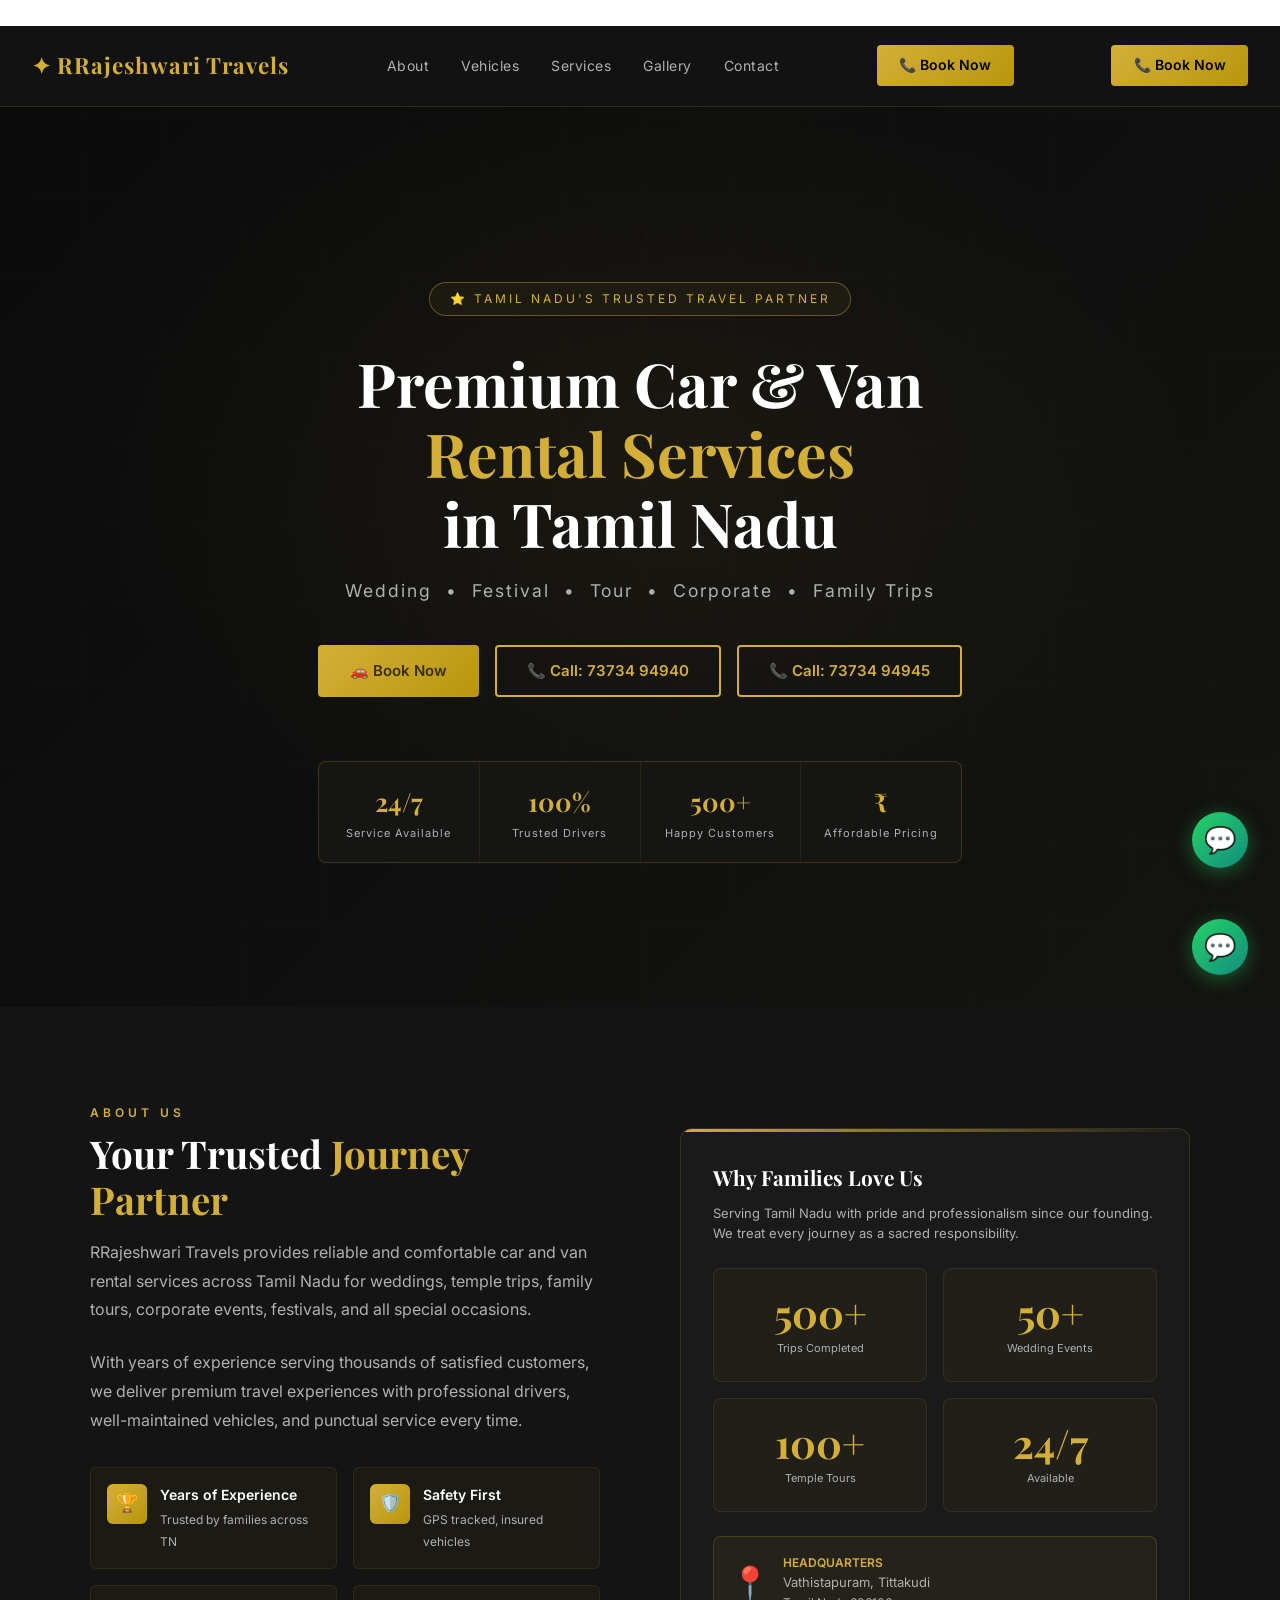
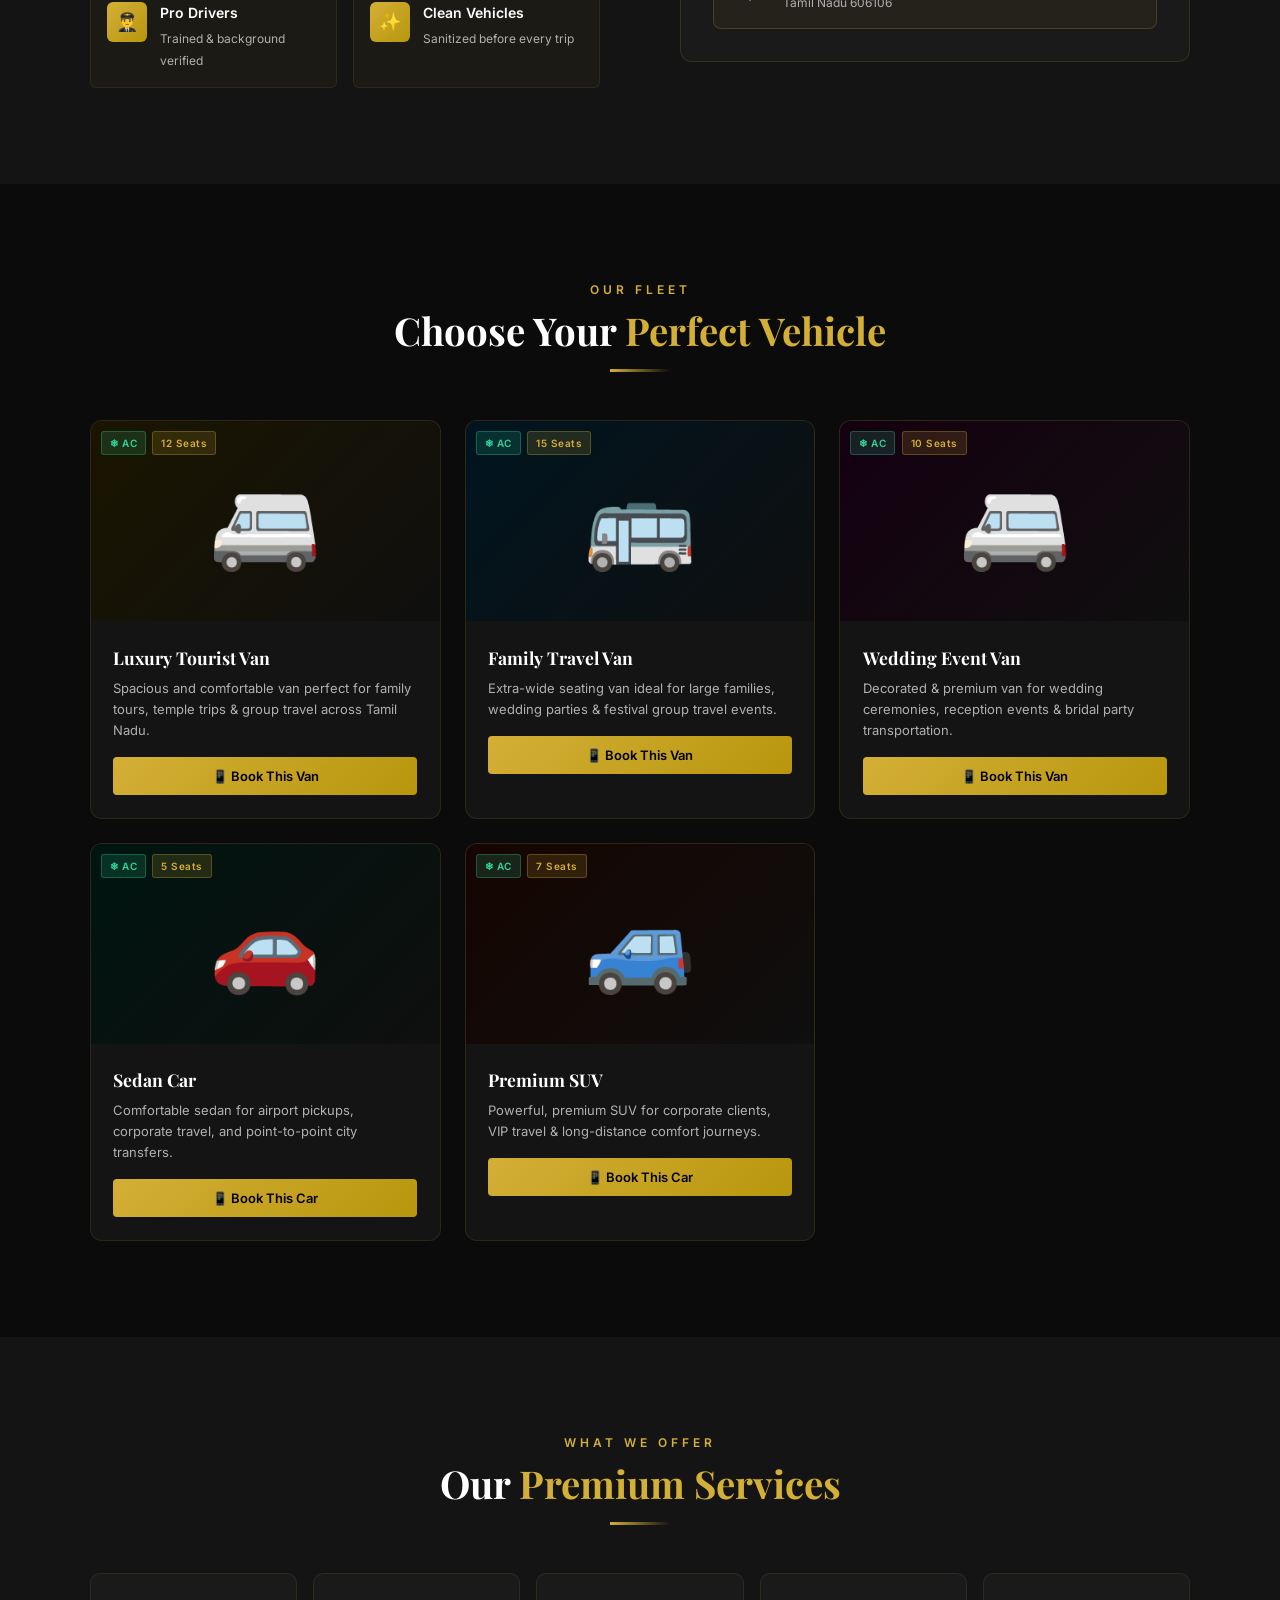
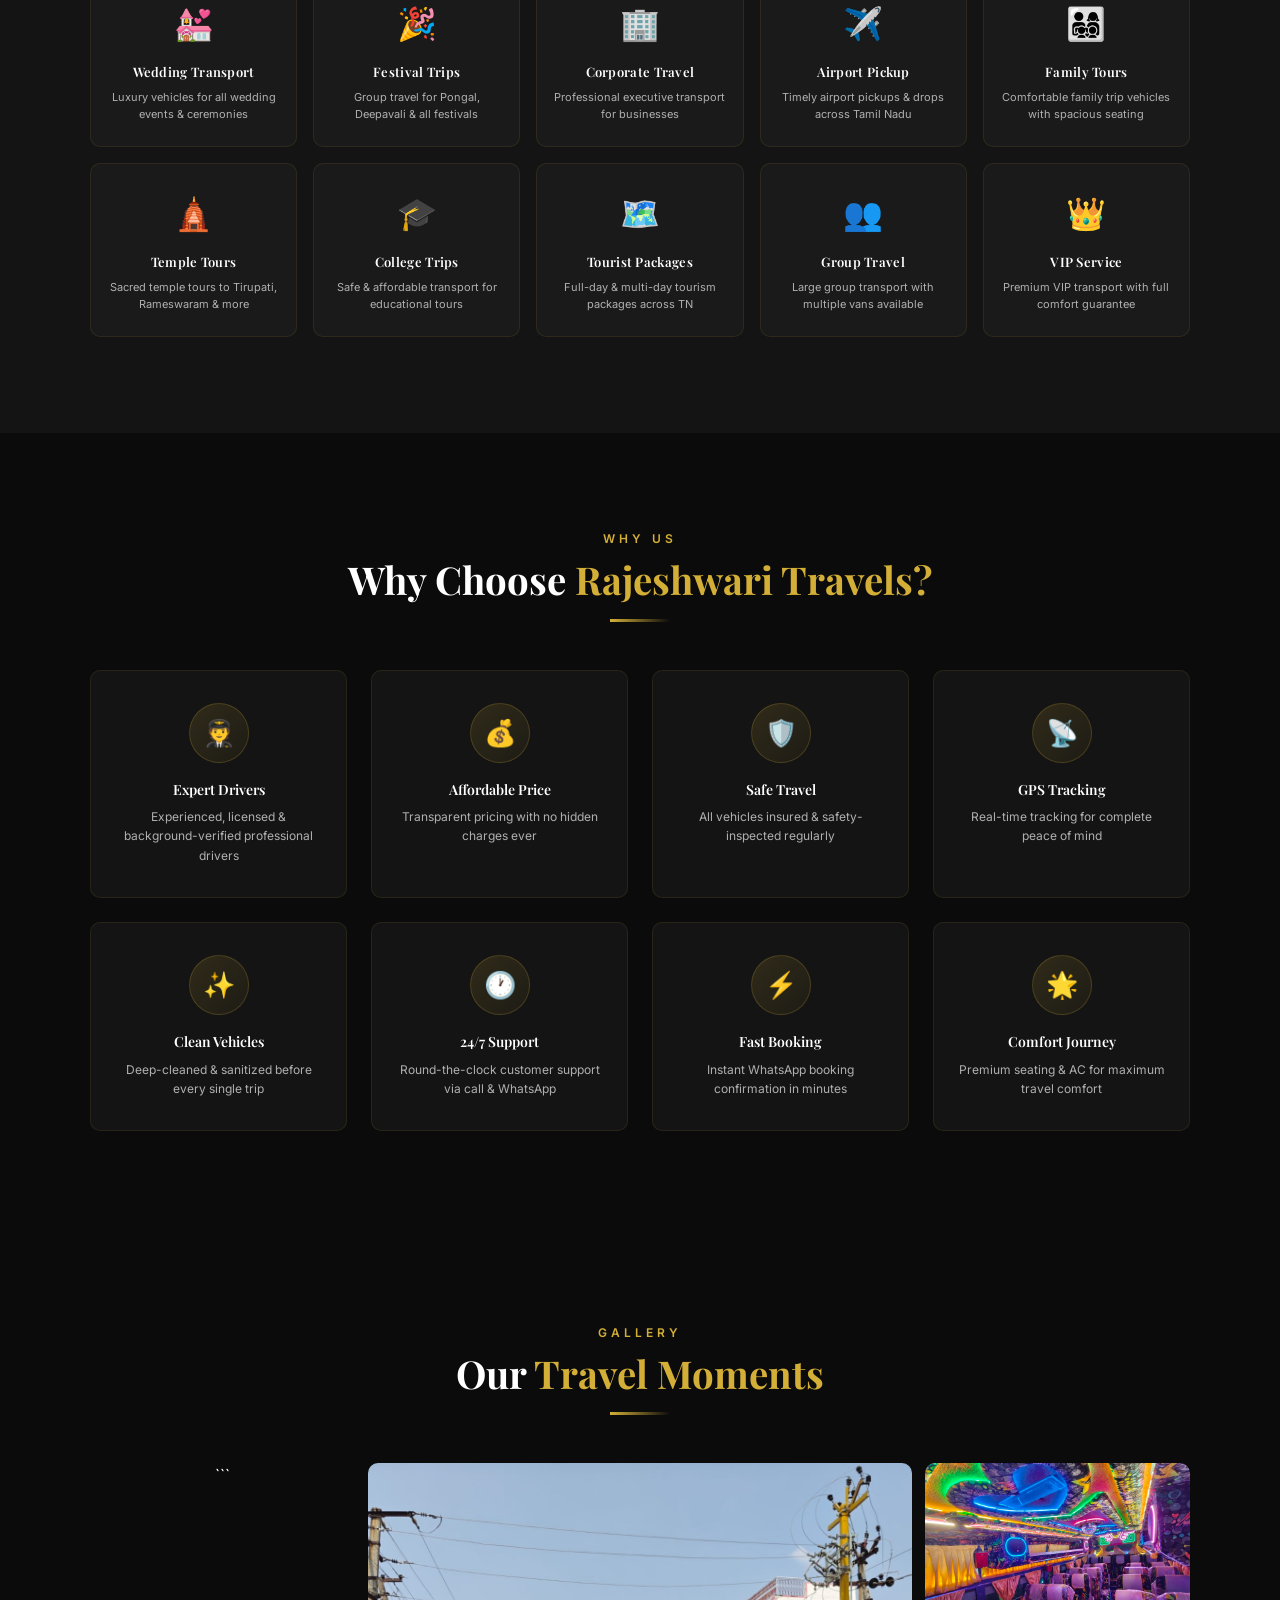
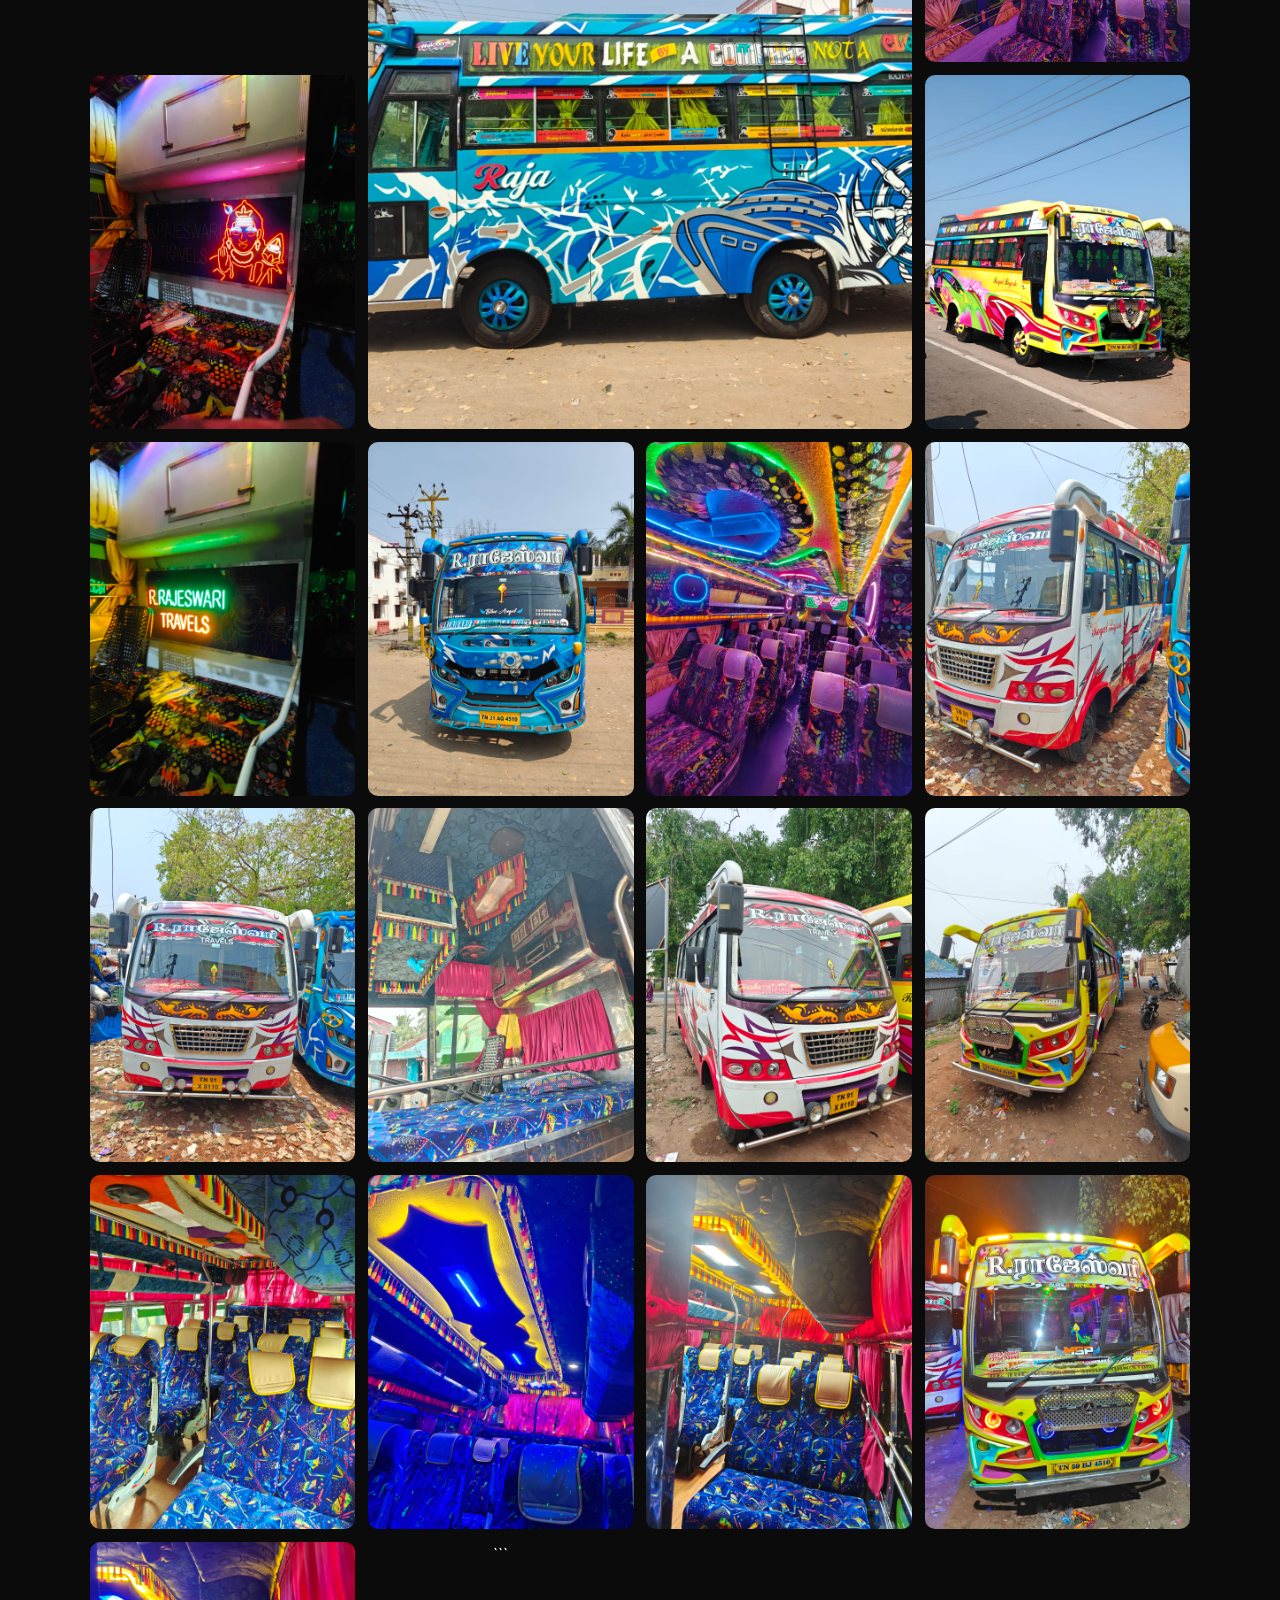
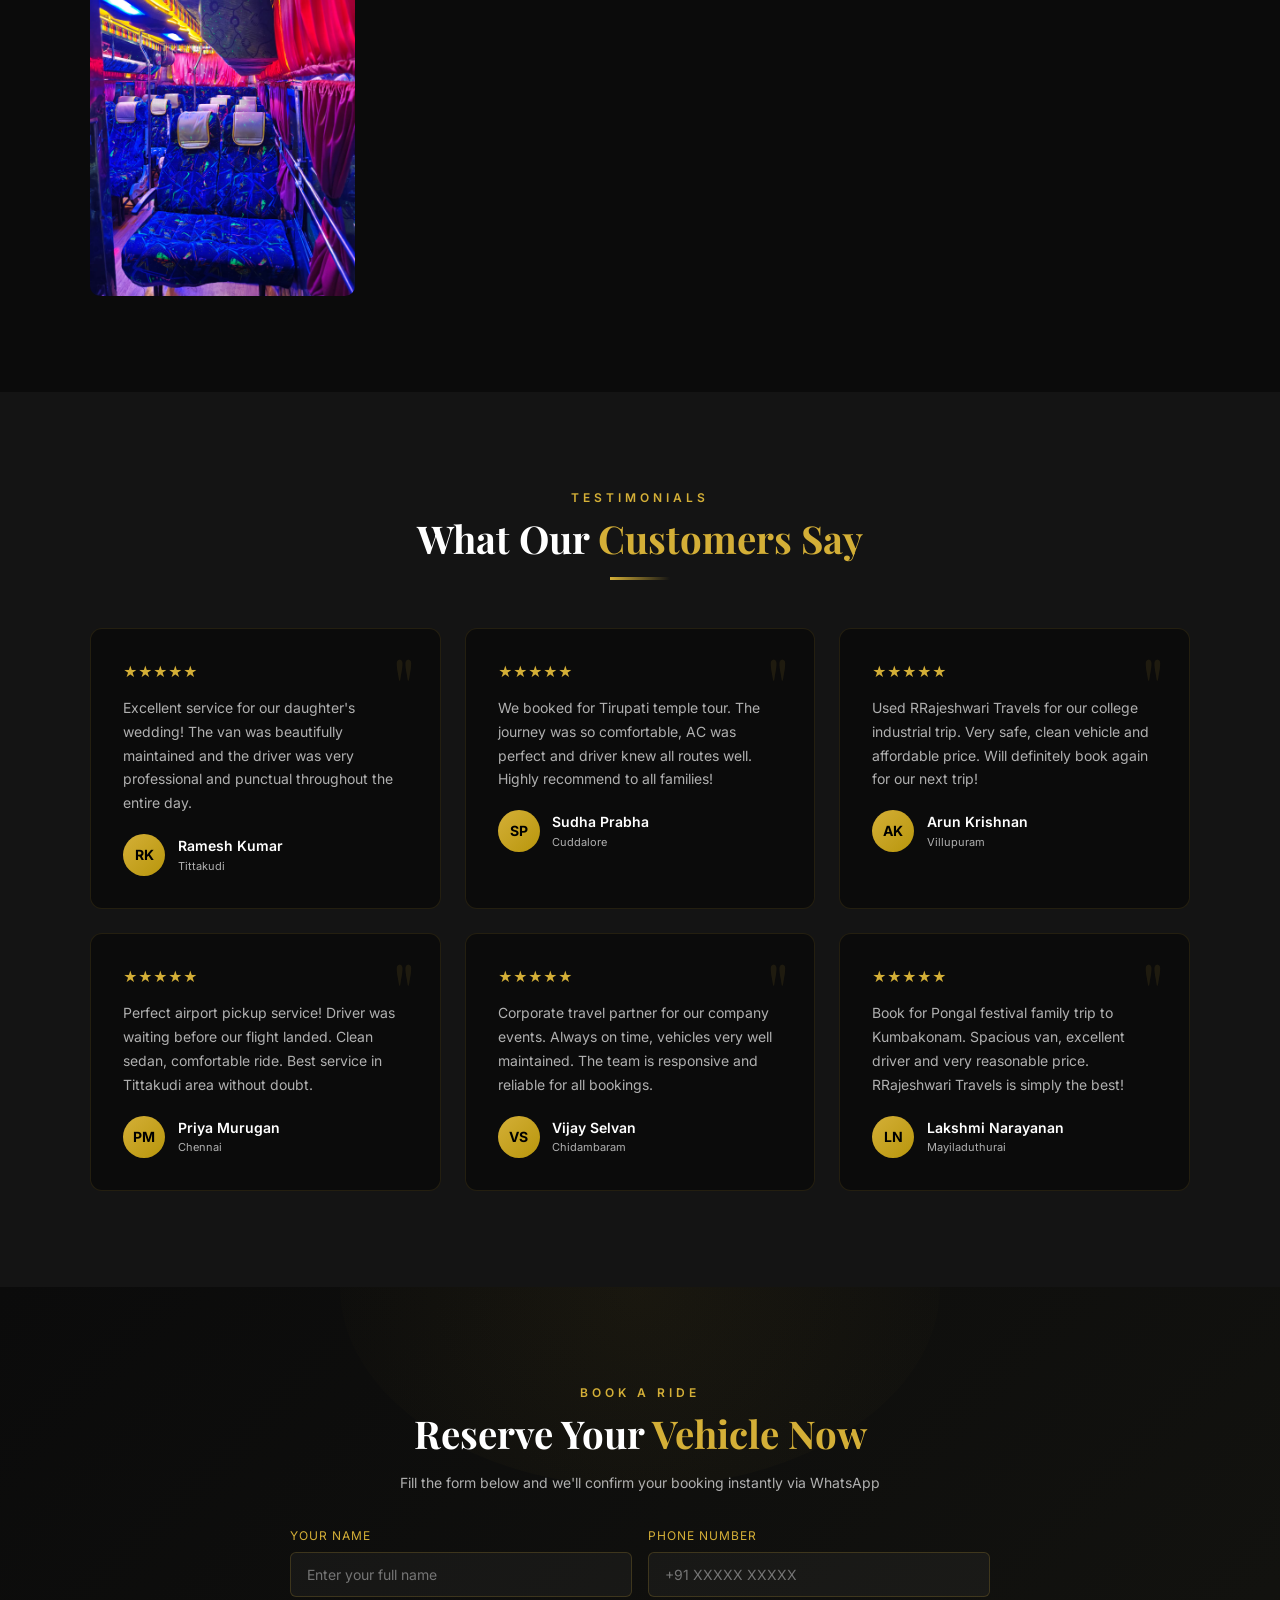
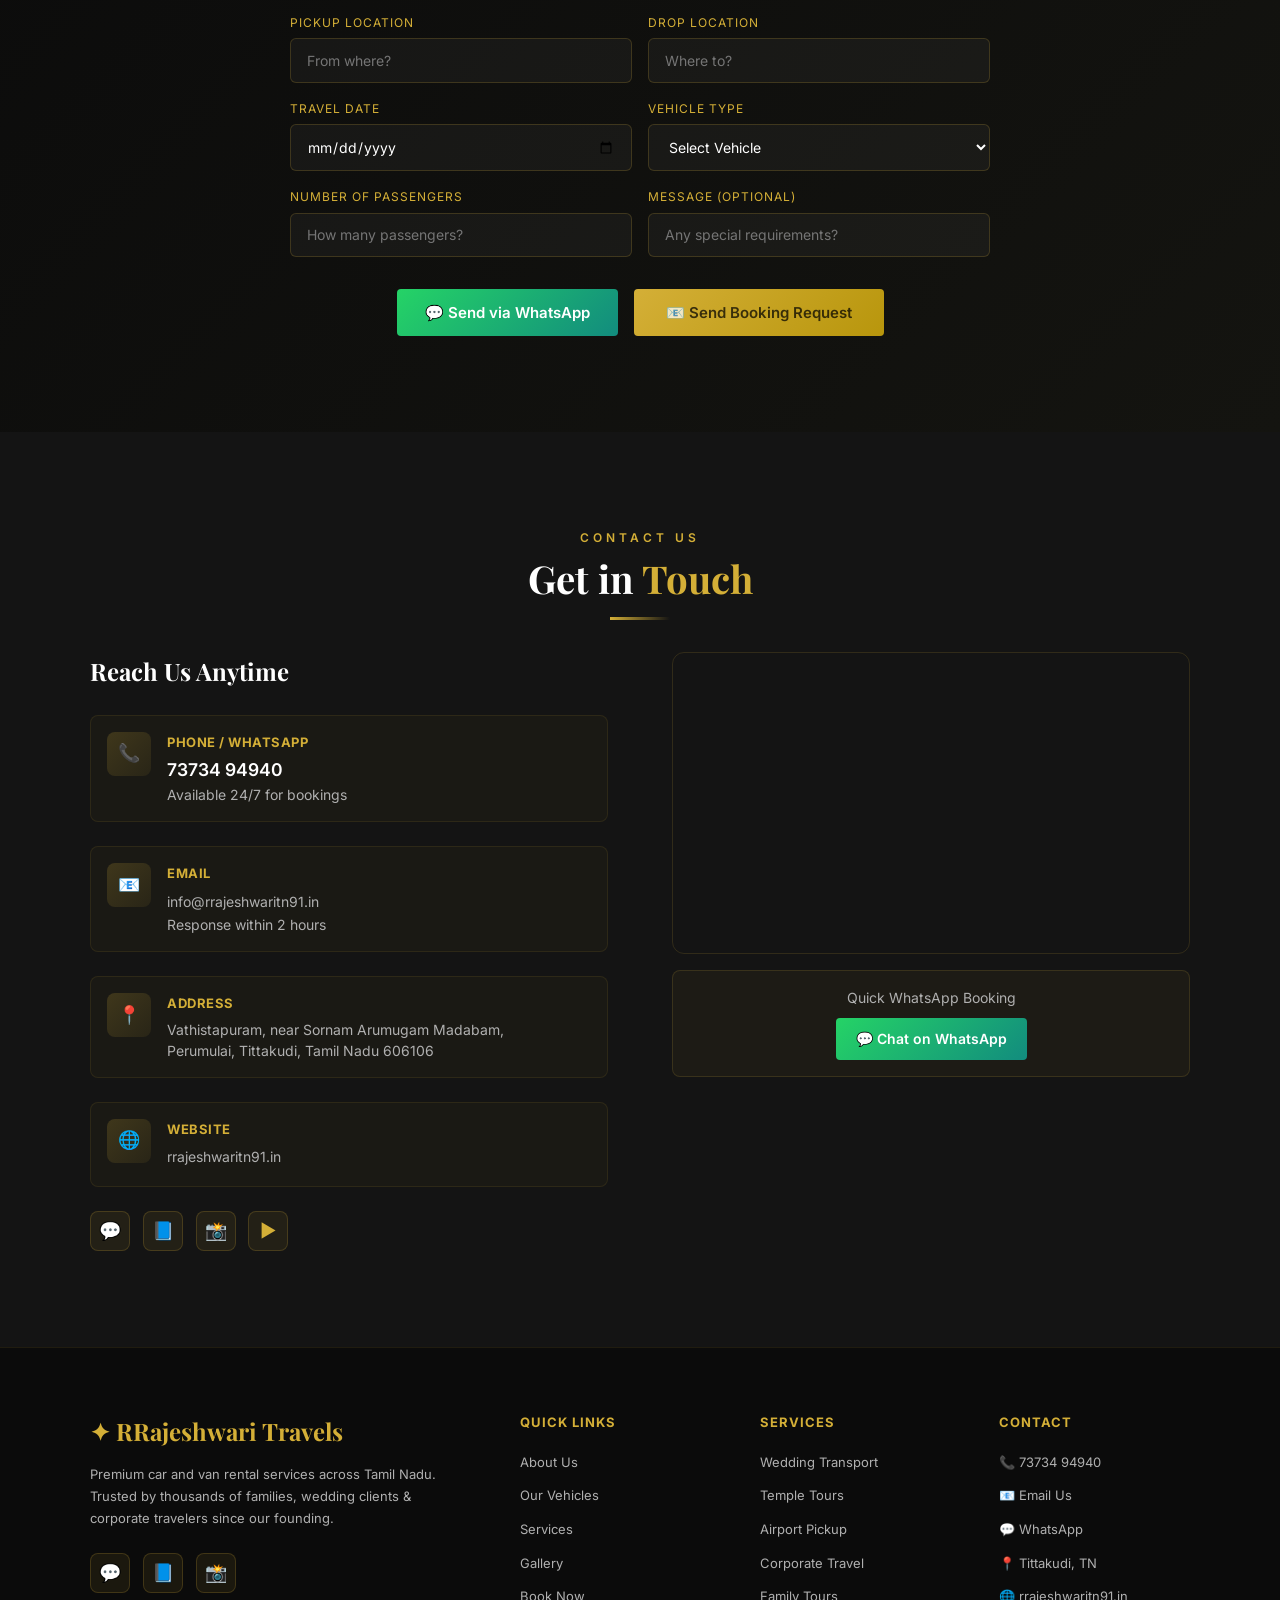
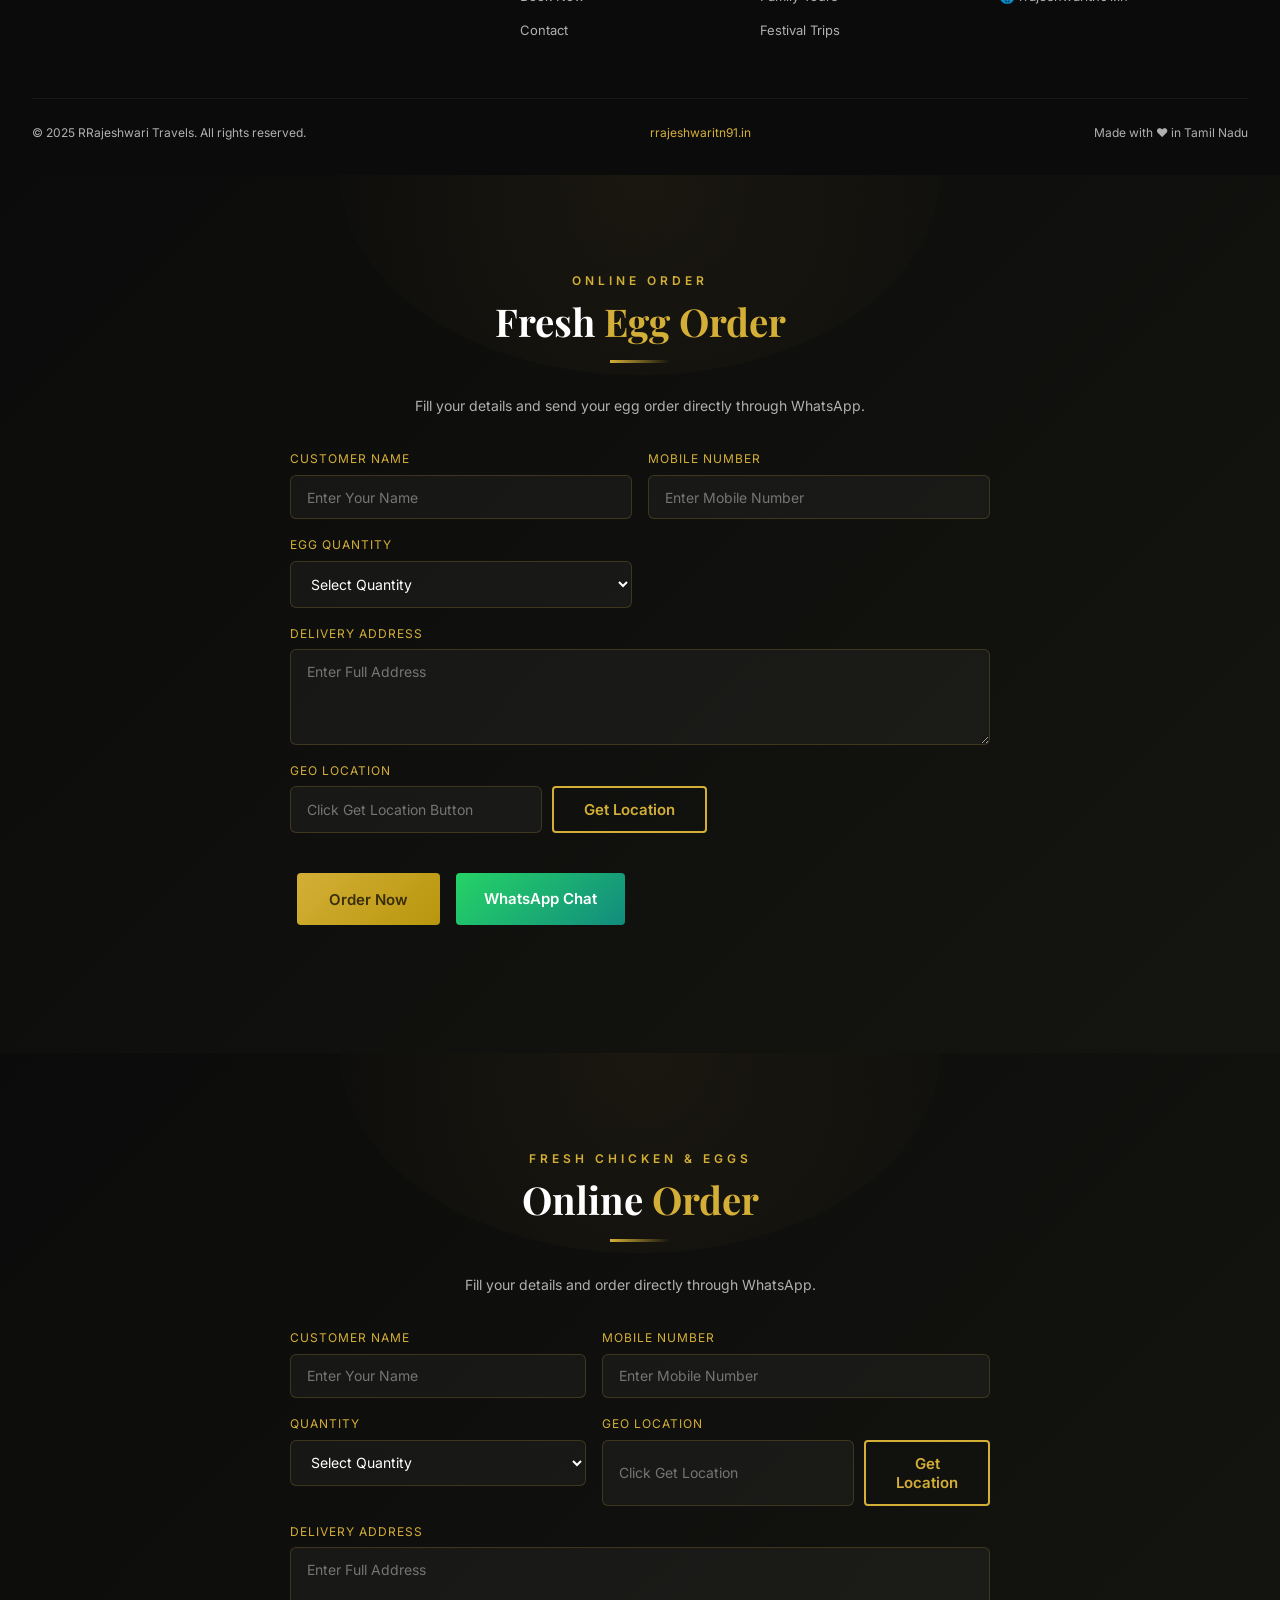
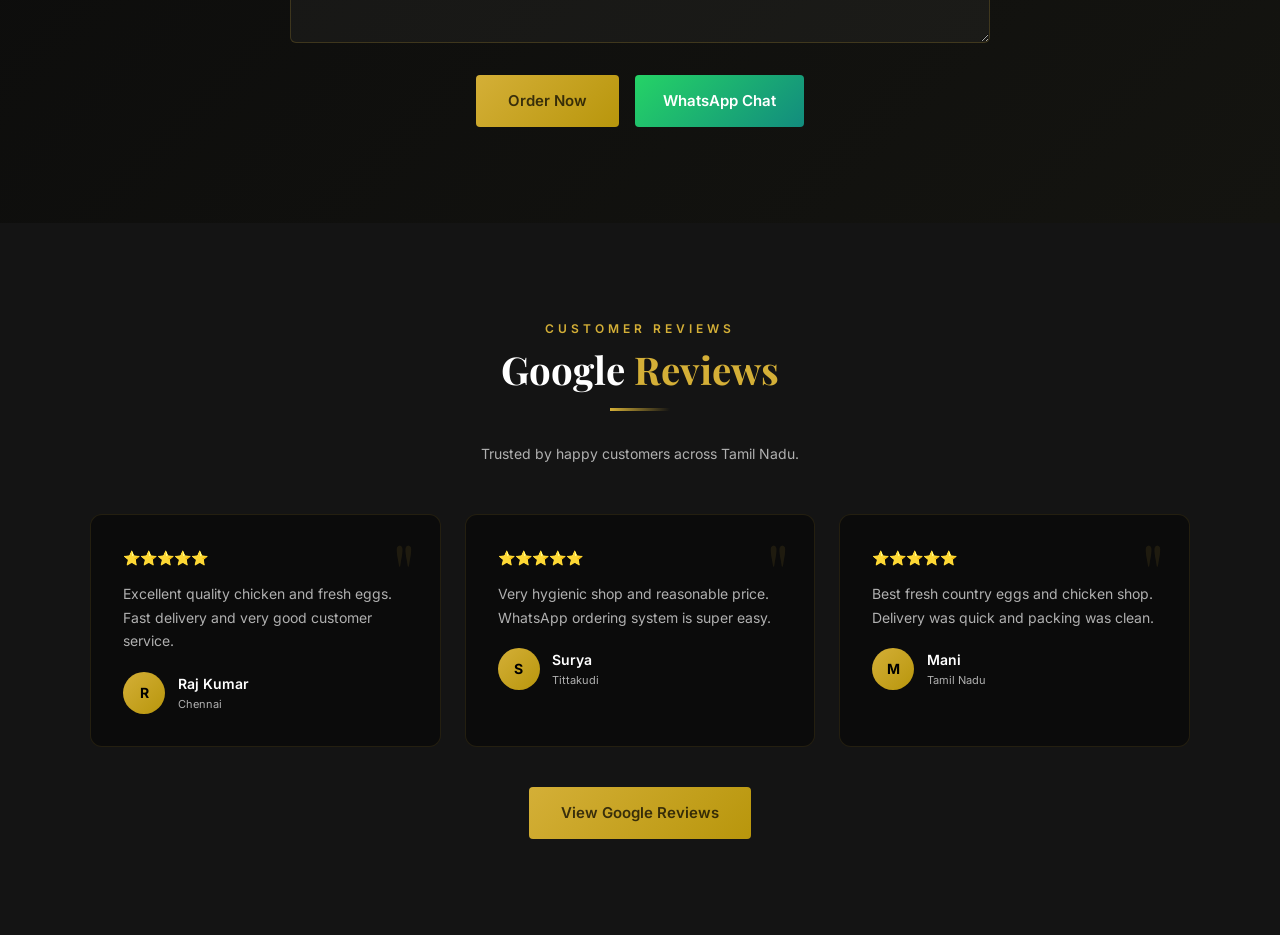
==== commit 454dc12e: "Geo Location" ====
--- a/index.html
+++ b/index.html
@@ -952,7 +952,148 @@
   <a href="https://wa.me/917373494940" class="wa-float--fixed" title="Chat on WhatsApp" aria-label="WhatsApp Chat">💬</a>
   <button class="scroll-top" id="scrollTopBtn" aria-label="Scroll to top" title="Back to top">↑</button>
 
+  
+
+
+<!-- ===================== GOOGLE REVIEWS SECTION ===================== -->
+<section class="testimonials" id="reviews">
+
+  <div class="section-tag">
+    Customer Reviews
+  </div>
+
+  <h2 class="section-title">
+    Google <span class="gold">Reviews</span>
+  </h2>
+
+  <div class="gold-line"></div>
+
+  <p class="booking-sub">
+    Trusted by happy customers across Tamil Nadu.
+  </p>
+
+  <!-- Review Cards -->
+  <div class="t-grid">
+
+    <!-- Review 1 -->
+    <div class="t-card">
+
+      <div class="t-stars">
+        ⭐⭐⭐⭐⭐
+      </div>
+
+      <p>
+        Excellent quality chicken and fresh eggs.
+        Fast delivery and very good customer service.
+      </p>
+
+      <div class="t-author">
+
+        <div class="t-avatar">
+          R
+        </div>
+
+        <div>
+          <div class="t-name">
+            Raj Kumar
+          </div>
+
+          <div class="t-place">
+            Chennai
+          </div>
+        </div>
+
+      </div>
+
+    </div>
+
+    <!-- Review 2 -->
+    <div class="t-card">
+
+      <div class="t-stars">
+        ⭐⭐⭐⭐⭐
+      </div>
+
+      <p>
+        Very hygienic shop and reasonable price.
+        WhatsApp ordering system is super easy.
+      </p>
+
+      <div class="t-author">
+
+        <div class="t-avatar">
+          S
+        </div>
+
+        <div>
+          <div class="t-name">
+            Surya
+          </div>
+
+          <div class="t-place">
+            Tittakudi
+          </div>
+        </div>
+
+      </div>
+
+    </div>
+
+    <!-- Review 3 -->
+    <div class="t-card">
+
+      <div class="t-stars">
+        ⭐⭐⭐⭐⭐
+      </div>
+
+      <p>
+        Best fresh country eggs and chicken shop.
+        Delivery was quick and packing was clean.
+      </p>
+
+      <div class="t-author">
+
+        <div class="t-avatar">
+          M
+        </div>
+
+        <div>
+          <div class="t-name">
+            Mani
+          </div>
+
+          <div class="t-place">
+            Tamil Nadu
+          </div>
+        </div>
+
+      </div>
+
+    </div>
+
+  </div>
+
+  <!-- Google Review Button -->
+  <div style="margin-top:40px;">
+
+    <a
+      href="https://maps.app.goo.gl/N4A1ciTLdewQg3P49"
+      target="_blank"
+      class="btn-gold"
+    >
+      View Google Reviews
+    </a>
+
+  </div>
+
+</section>
+  
+  
+  
   <!-- JavaScript -->
   <script src="react.js"></script>
+
+
+  
 </body>
 </html>
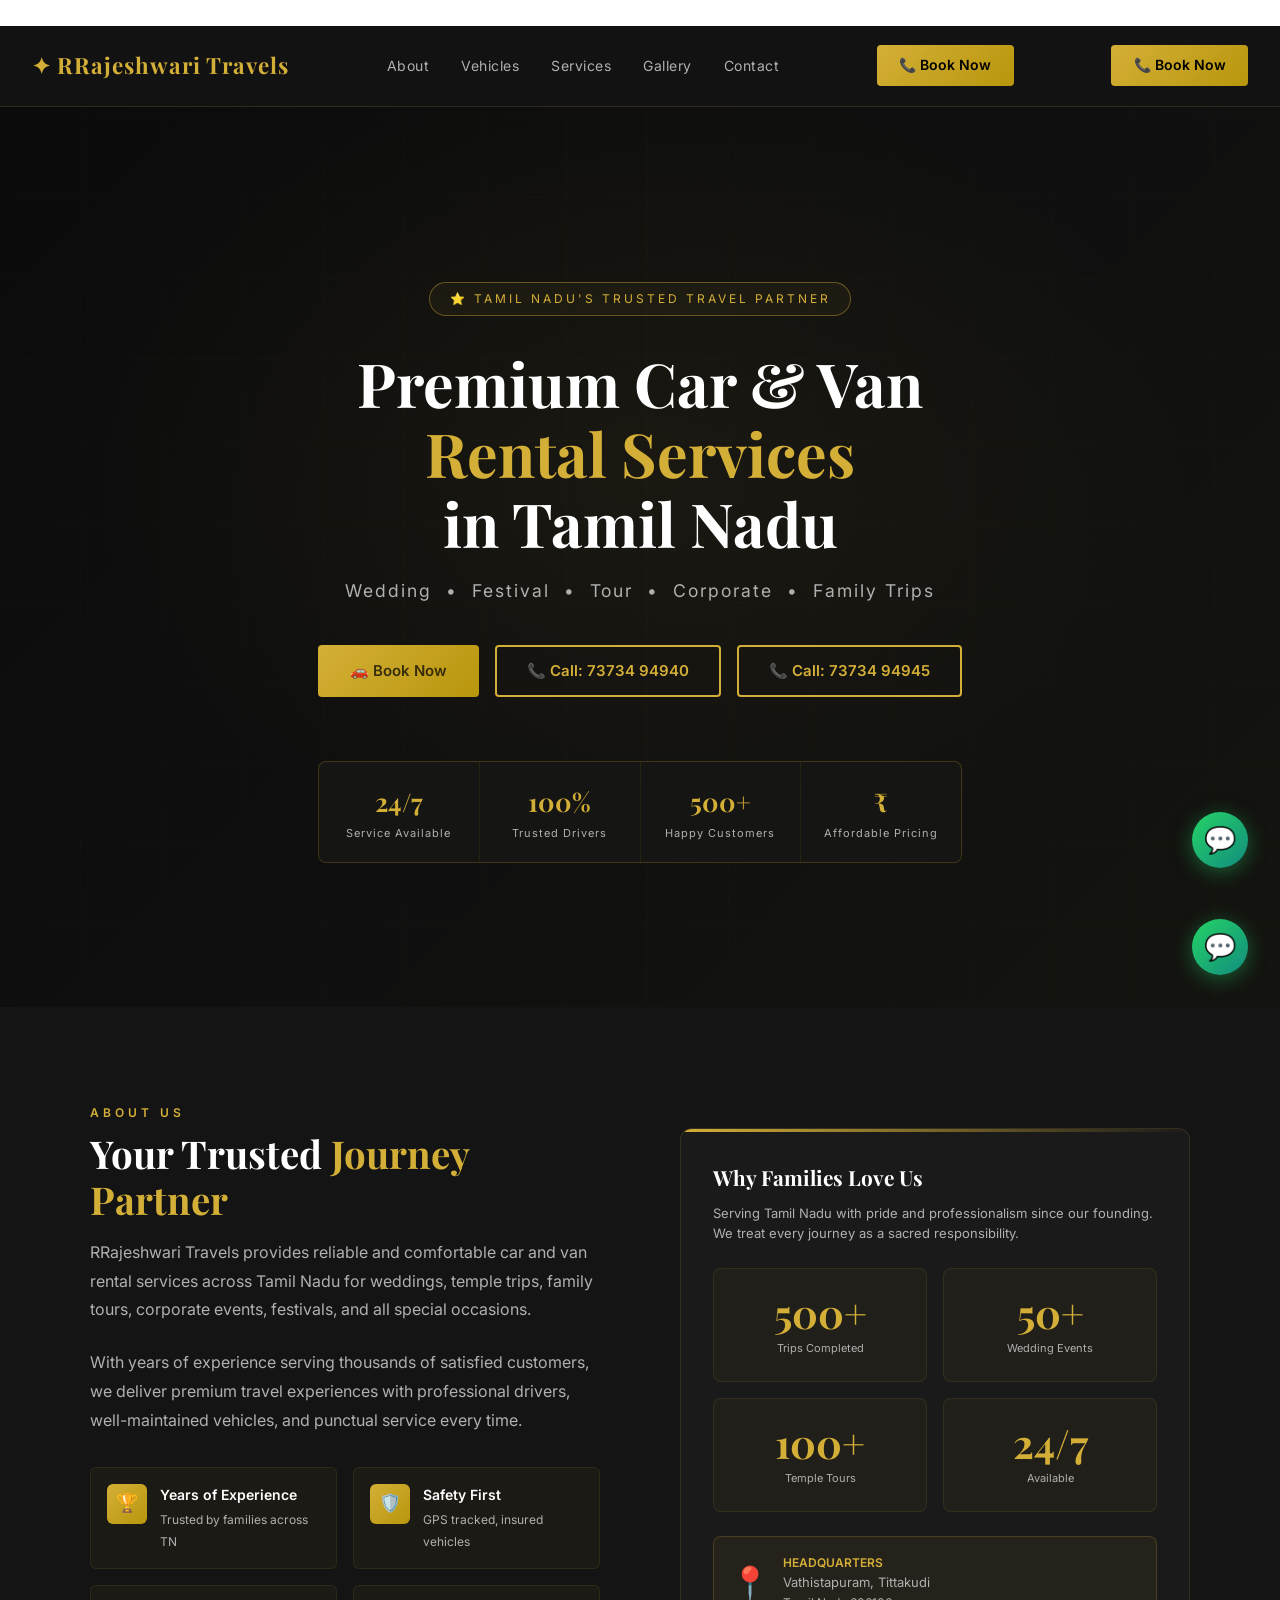
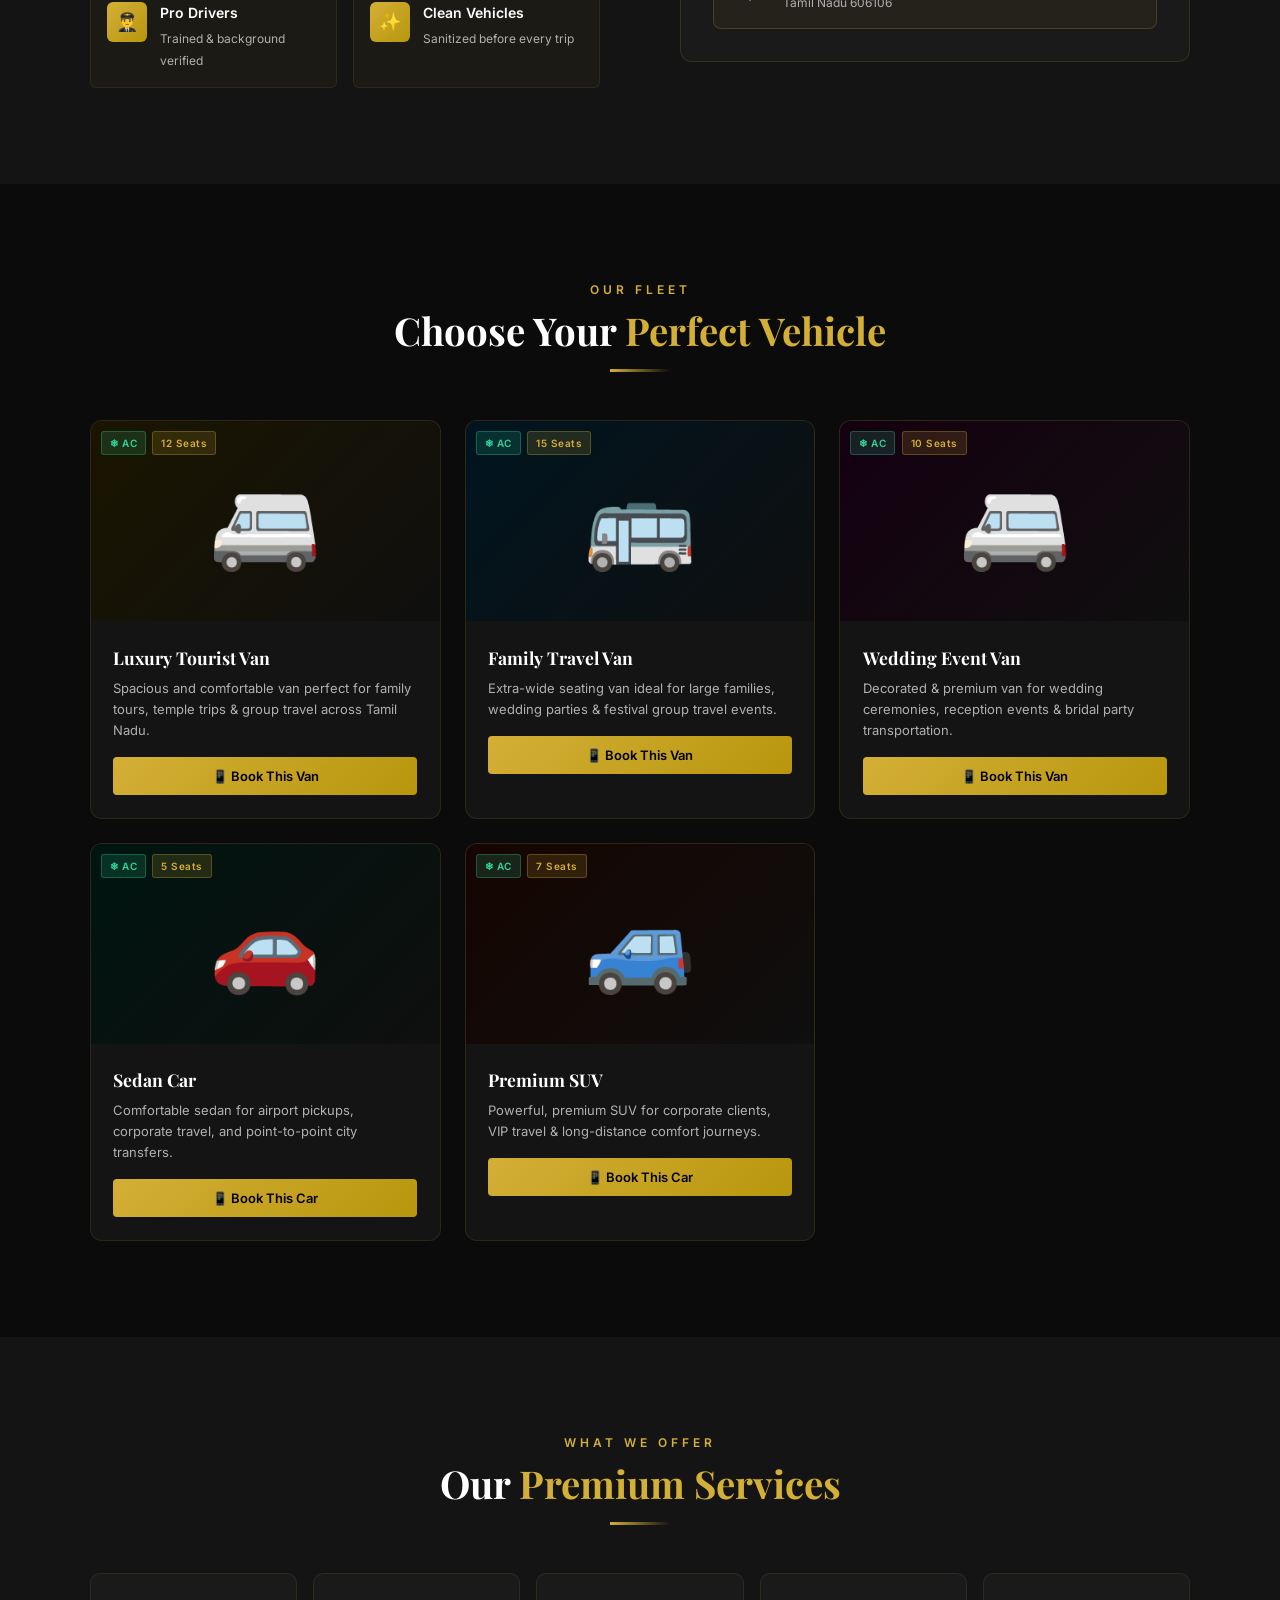
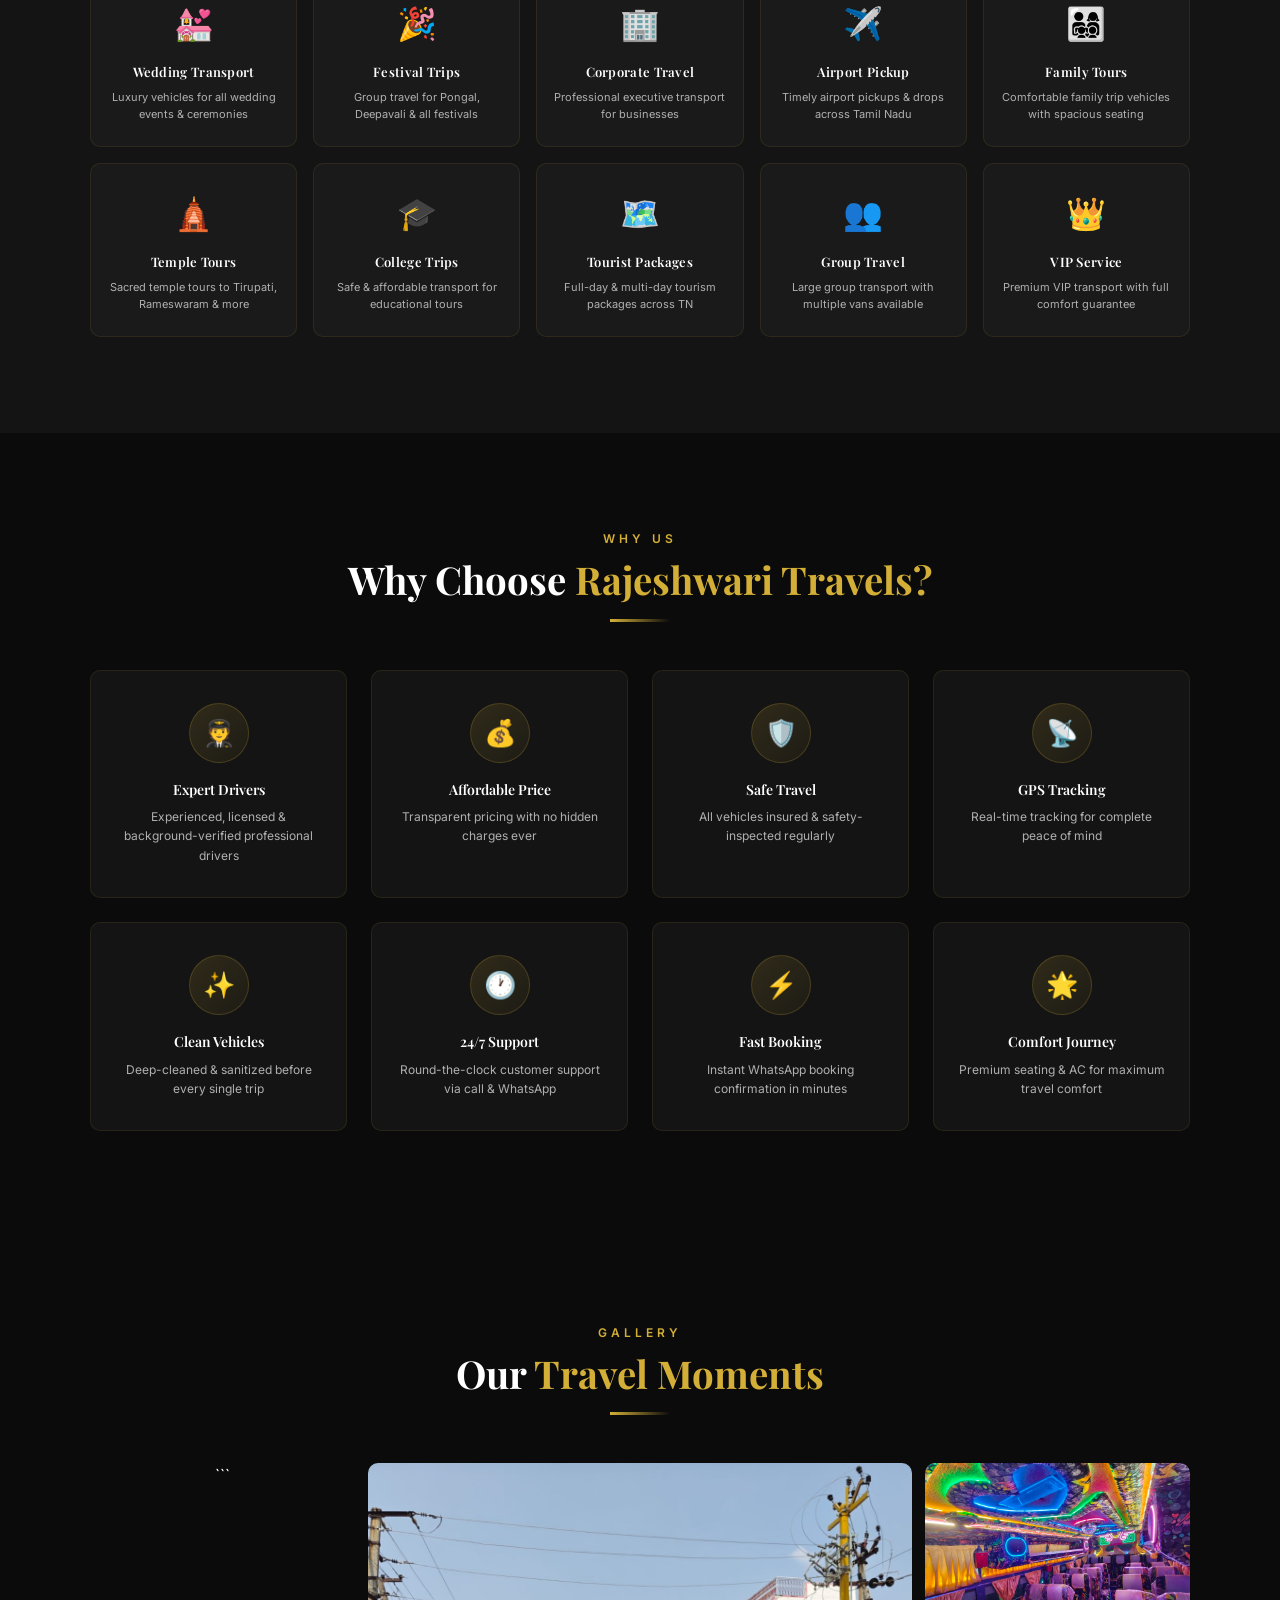
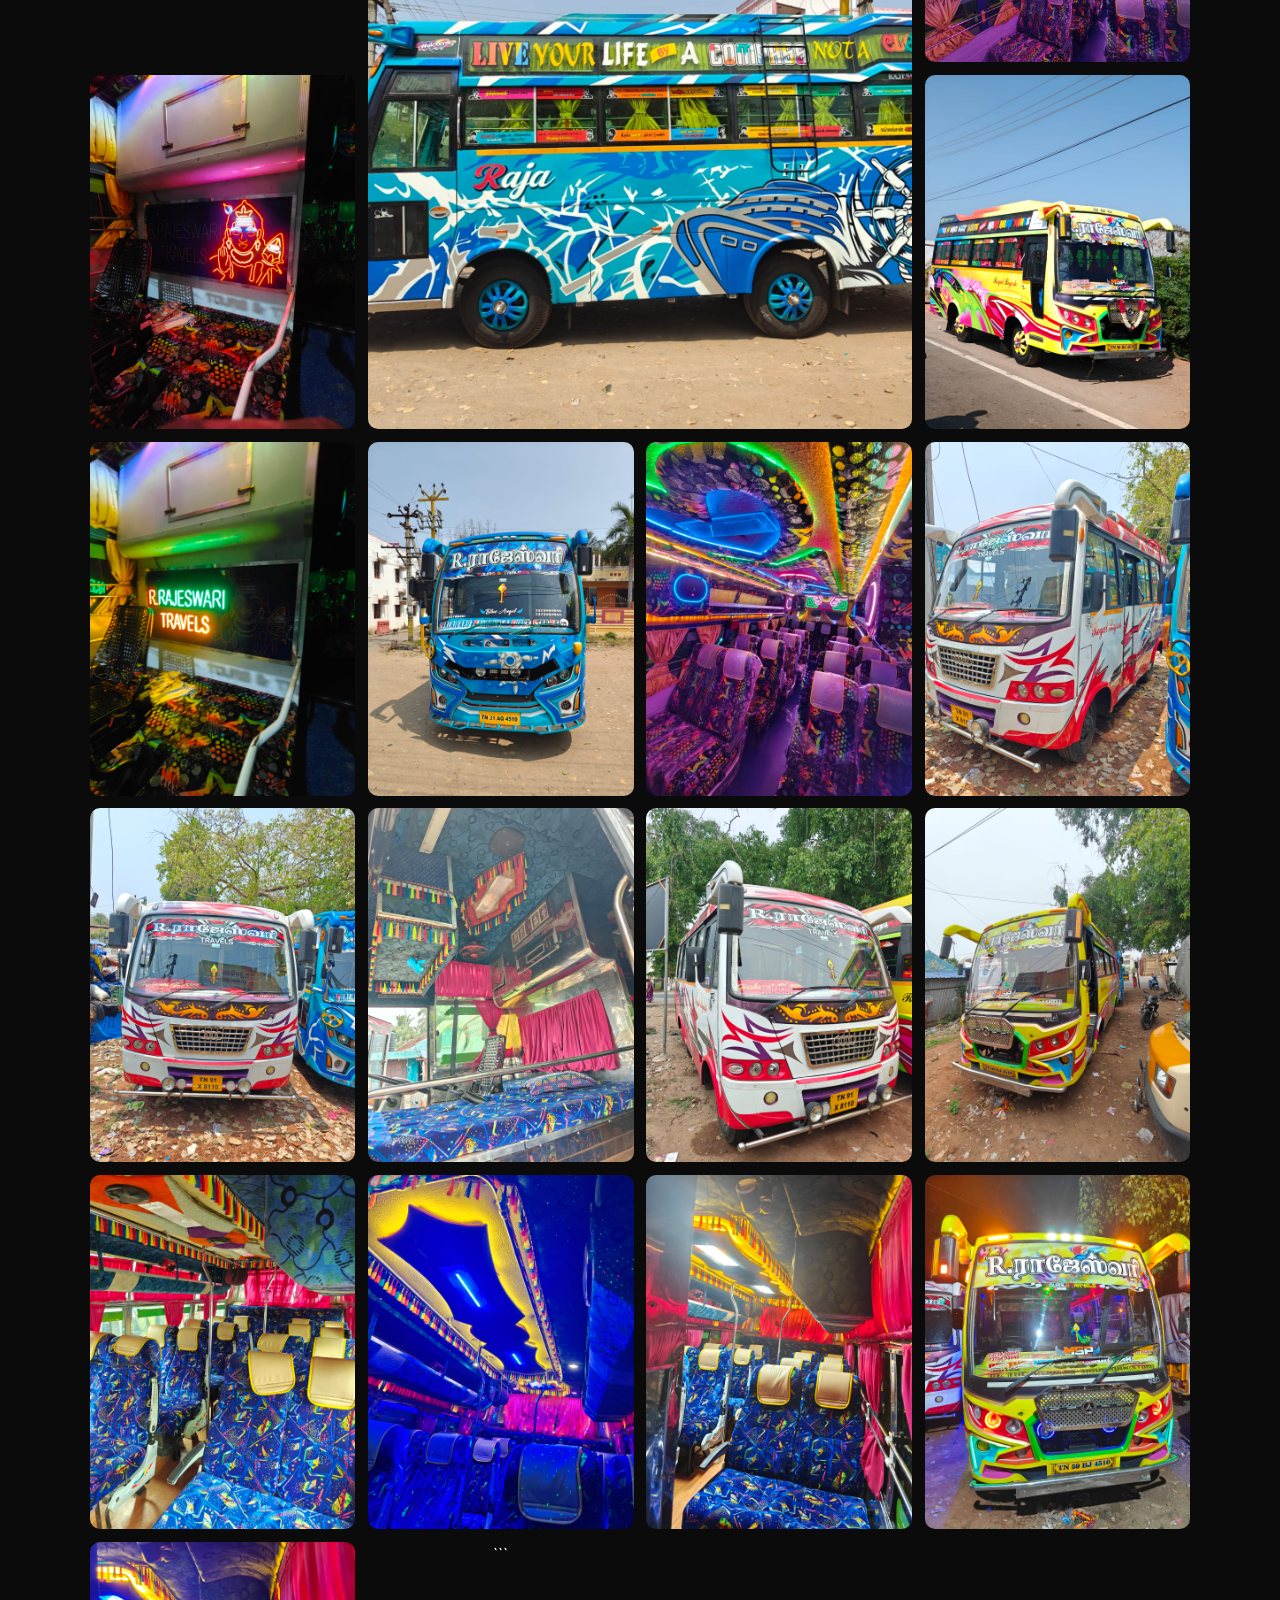
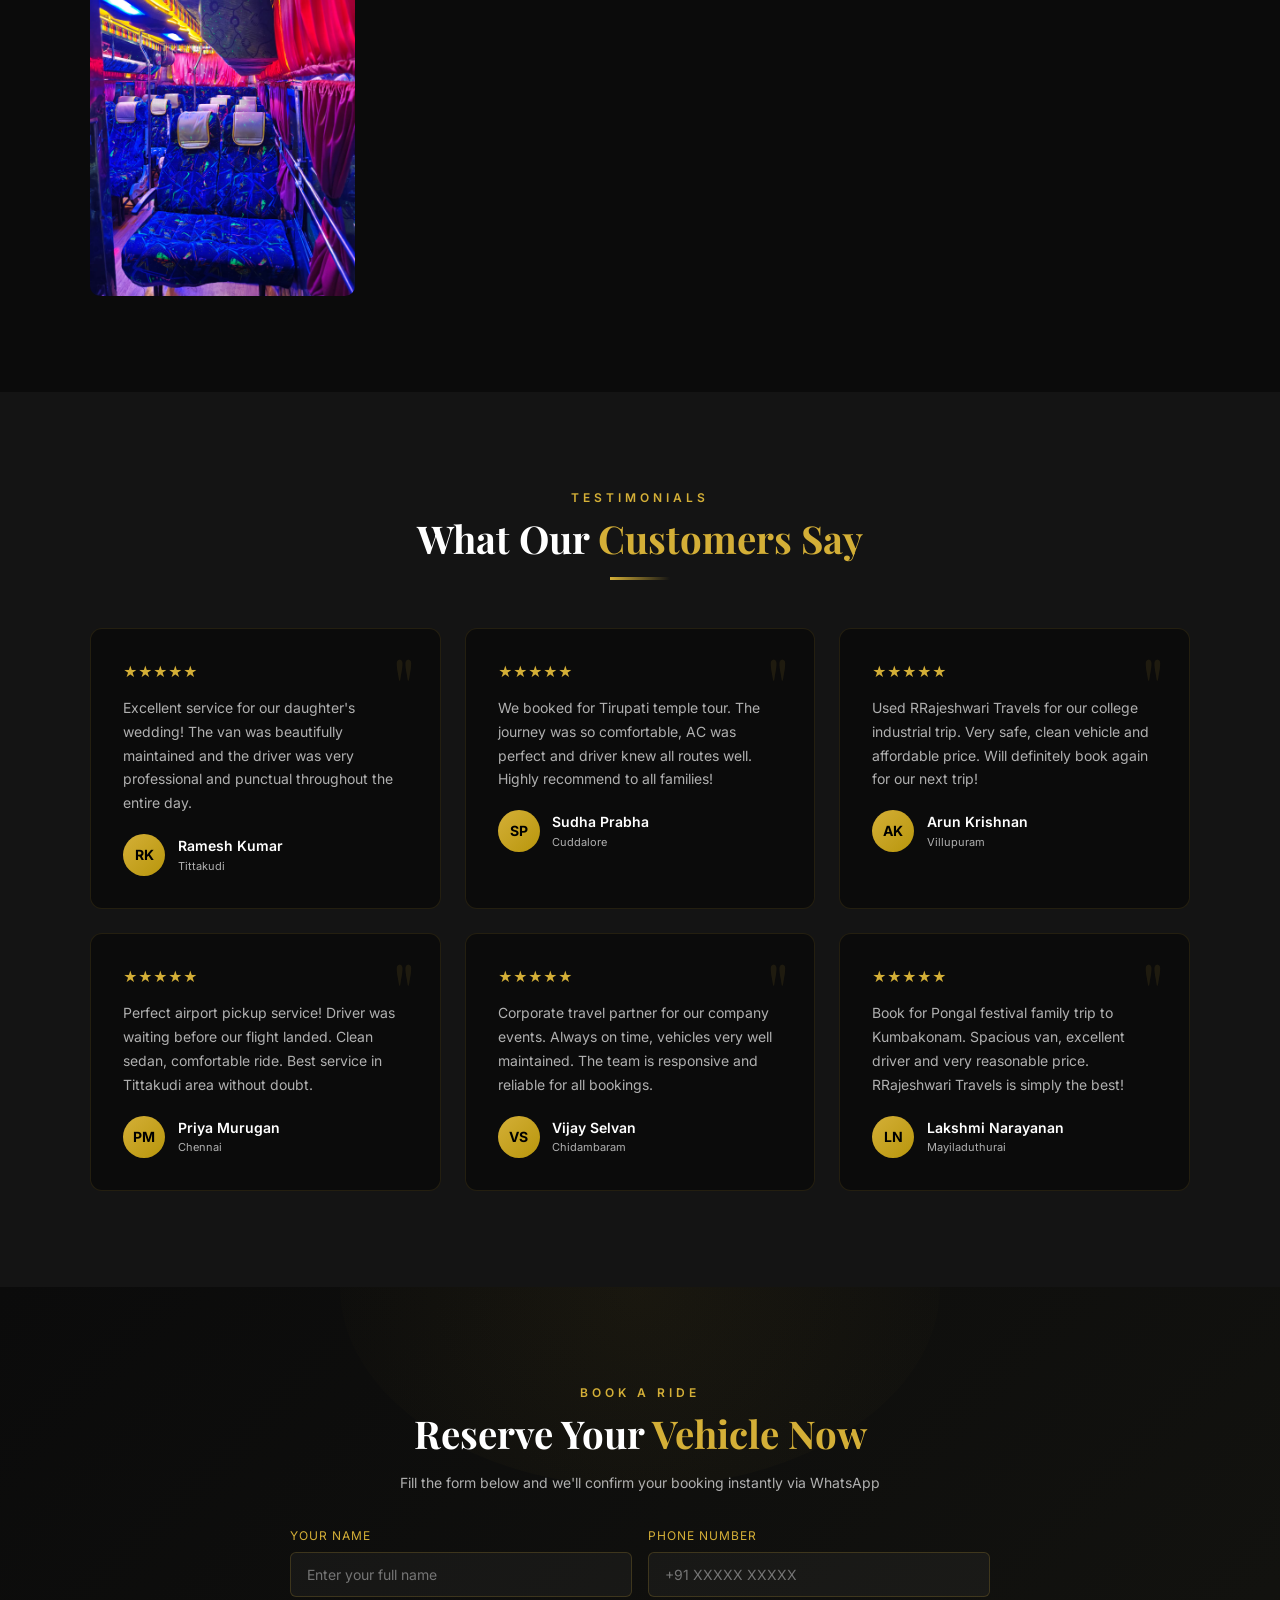
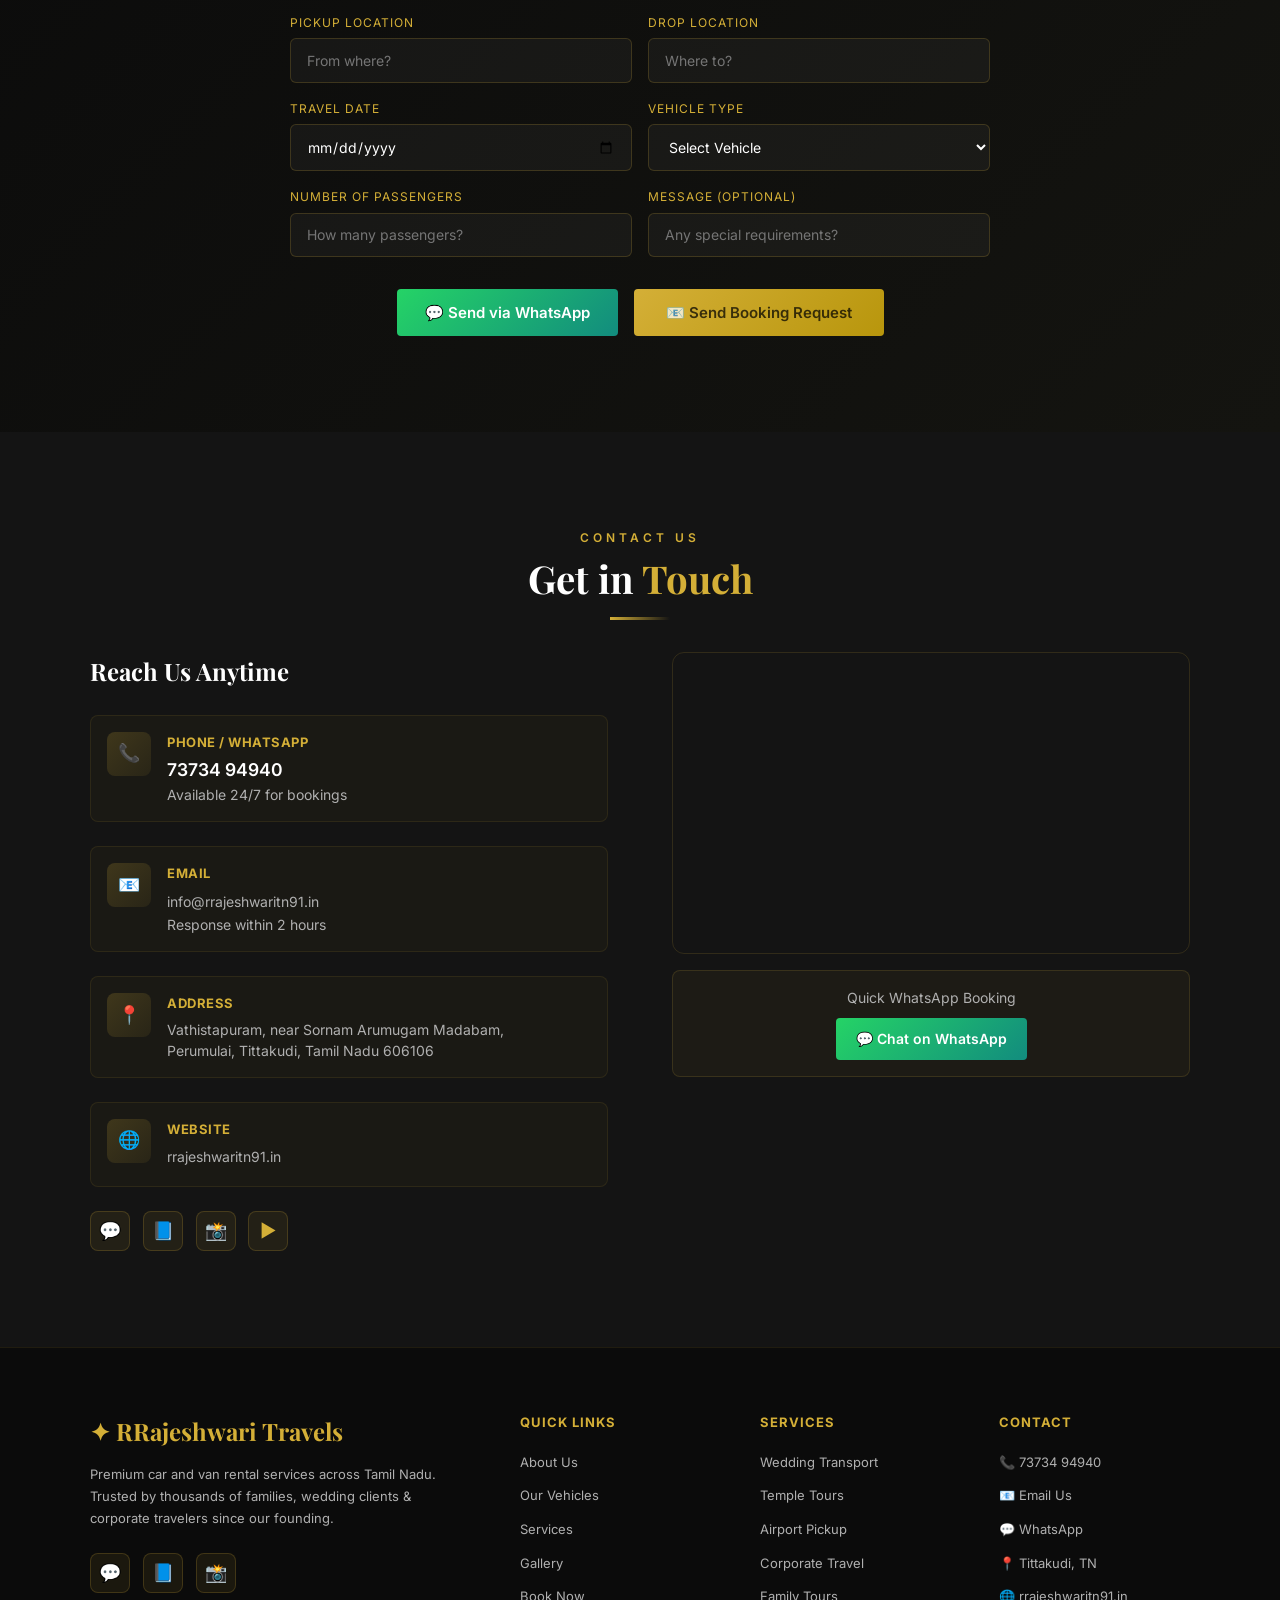
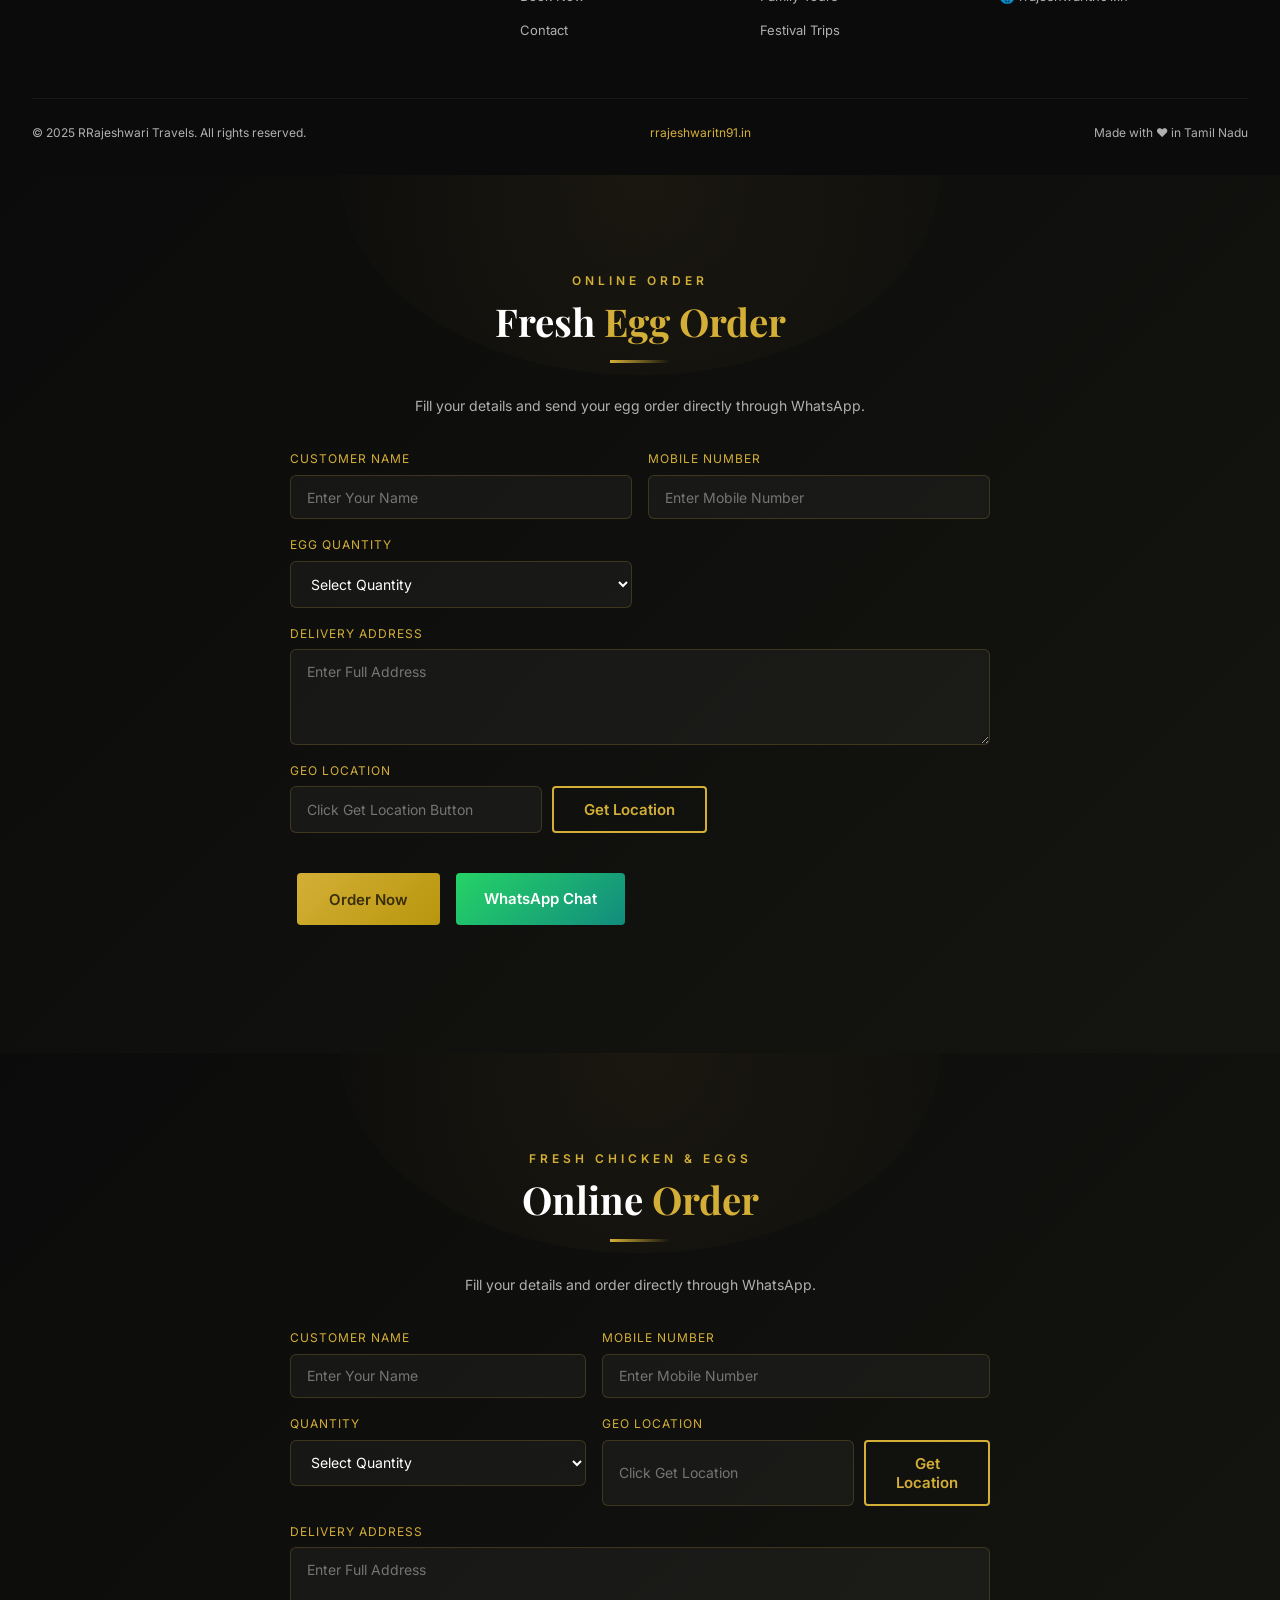
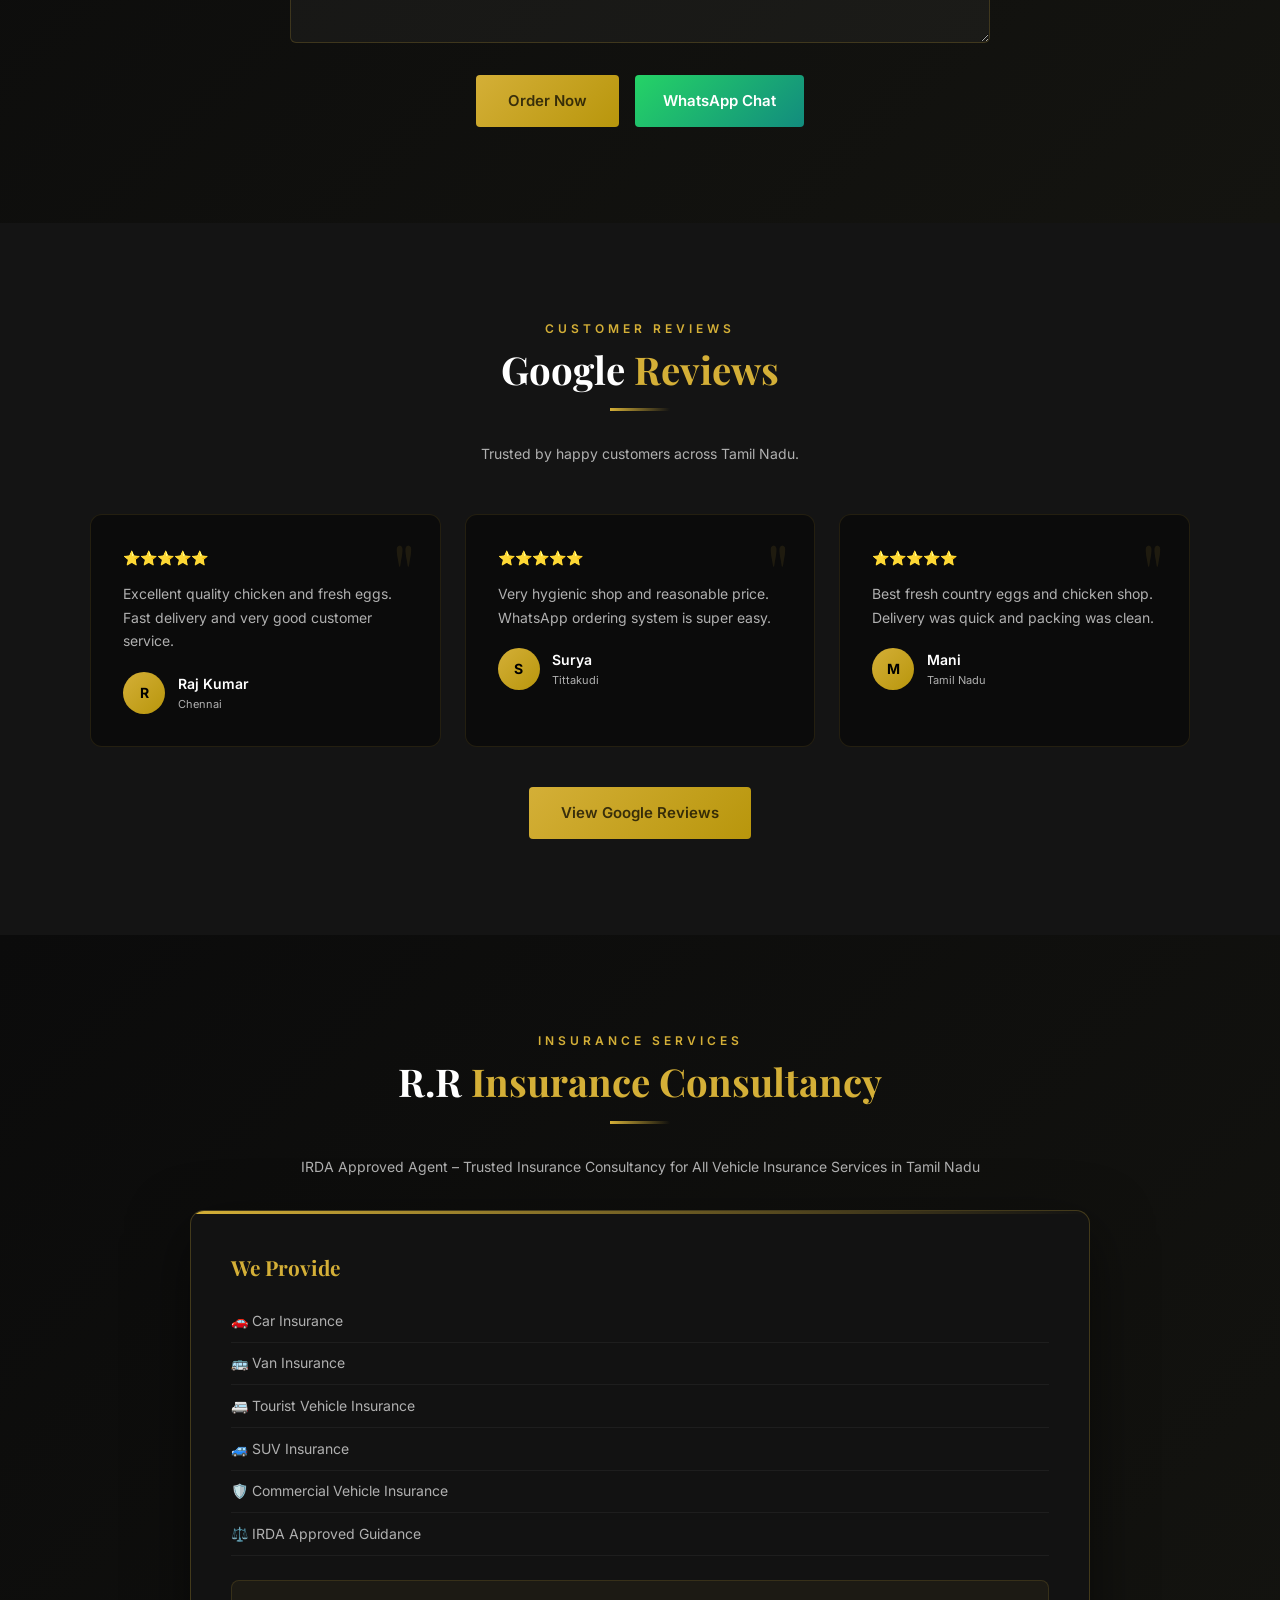
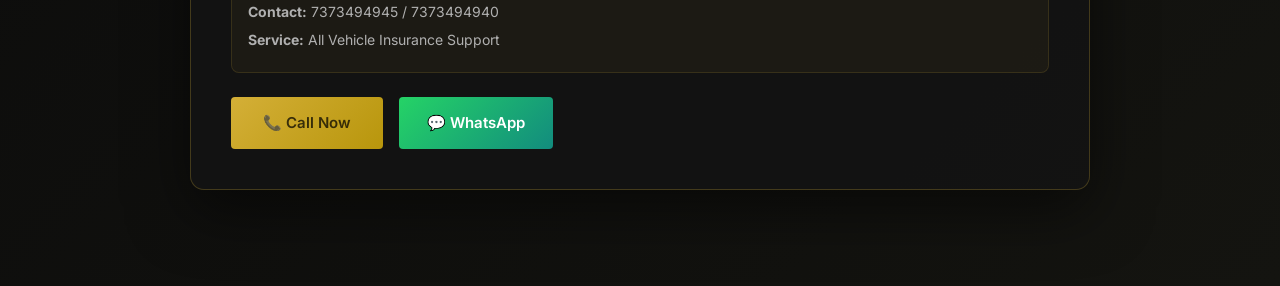
==== commit b347ac6d: "Update index.html" ====
--- a/index.html
+++ b/index.html
@@ -1087,6 +1087,52 @@
   </div>
 
 </section>
+
+
+<!-- ===================== R.R INSURANCE SECTION ===================== -->
+<section class="insurance-section" id="insurance">
+  <div class="insurance-inner">
+
+    <div class="section-tag">Insurance Services</div>
+
+    <h2 class="section-title">
+      R.R <span class="gold">Insurance Consultancy</span>
+    </h2>
+
+    <div class="gold-line"></div>
+
+    <p class="booking-sub">
+      IRDA Approved Agent – Trusted Insurance Consultancy for All Vehicle Insurance Services in Tamil Nadu
+    </p>
+
+    <div class="insurance-card">
+
+      <h3>We Provide</h3>
+
+      <ul>
+        <li>🚗 Car Insurance</li>
+        <li>🚌 Van Insurance</li>
+        <li>🚐 Tourist Vehicle Insurance</li>
+        <li>🚙 SUV Insurance</li>
+        <li>🛡️ Commercial Vehicle Insurance</li>
+        <li>⚖️ IRDA Approved Guidance</li>
+      </ul>
+
+      <div class="insurance-contact">
+        <p><strong>Contact:</strong> 7373494945 / 7373494940</p>
+        <p><strong>Service:</strong> All Vehicle Insurance Support</p>
+      </div>
+
+      <div class="form-btns">
+        <a href="tel:7373494945" class="btn-gold">📞 Call Now</a>
+        <a href="https://wa.me/917373494945" class="wa-btn">💬 WhatsApp</a>
+      </div>
+
+    </div>
+
+  </div>
+</section>
+  
   
   
   
--- a/style.css
+++ b/style.css
@@ -1198,6 +1198,94 @@
   padding: 10px 20px;
 }
 
+/* ============================================================
+   15.6. INSURANCE SECTION (R.R INSURANCE)
+   ============================================================ */
+
+.insurance-section {
+  padding: 6rem 2rem;
+  background: linear-gradient(135deg, #0B0B0B, #141410);
+  text-align: center;
+}
+
+.insurance-inner {
+  max-width: 900px;
+  margin: 0 auto;
+}
+
+.insurance-card {
+  margin-top: 2rem;
+  background: rgba(20, 20, 20, 0.95);
+  border: 1px solid rgba(212, 175, 55, 0.25);
+  border-radius: 14px;
+  padding: 2.5rem;
+  text-align: left;
+  box-shadow: 0 20px 60px rgba(0,0,0,0.5);
+  position: relative;
+  overflow: hidden;
+}
+
+/* Top gold glow line */
+.insurance-card::before {
+  content: '';
+  position: absolute;
+  top: 0;
+  left: 0;
+  width: 100%;
+  height: 3px;
+  background: linear-gradient(90deg, var(--gold), transparent);
+}
+
+/* Title inside card */
+.insurance-card h3 {
+  color: var(--gold);
+  font-size: 1.3rem;
+  margin-bottom: 1rem;
+}
+
+/* List styling */
+.insurance-card ul {
+  list-style: none;
+  padding: 0;
+  margin-bottom: 1.5rem;
+}
+
+.insurance-card ul li {
+  padding: 0.6rem 0;
+  font-size: 14px;
+  color: var(--muted);
+  border-bottom: 1px solid rgba(255,255,255,0.05);
+  transition: 0.3s;
+}
+
+.insurance-card ul li:hover {
+  color: var(--gold);
+  padding-left: 8px;
+}
+
+/* Contact text */
+.insurance-contact {
+  margin: 1rem 0 1.5rem;
+  padding: 1rem;
+  background: rgba(212, 175, 55, 0.05);
+  border: 1px solid rgba(212, 175, 55, 0.15);
+  border-radius: 8px;
+}
+
+.insurance-contact p {
+  font-size: 14px;
+  color: var(--muted);
+  margin: 0.3rem 0;
+}
+
+/* Buttons spacing fix */
+.insurance-section .form-btns {
+  justify-content: flex-start;
+}
+
+
+
+
 
 /* ============================================================
    15. FOOTER
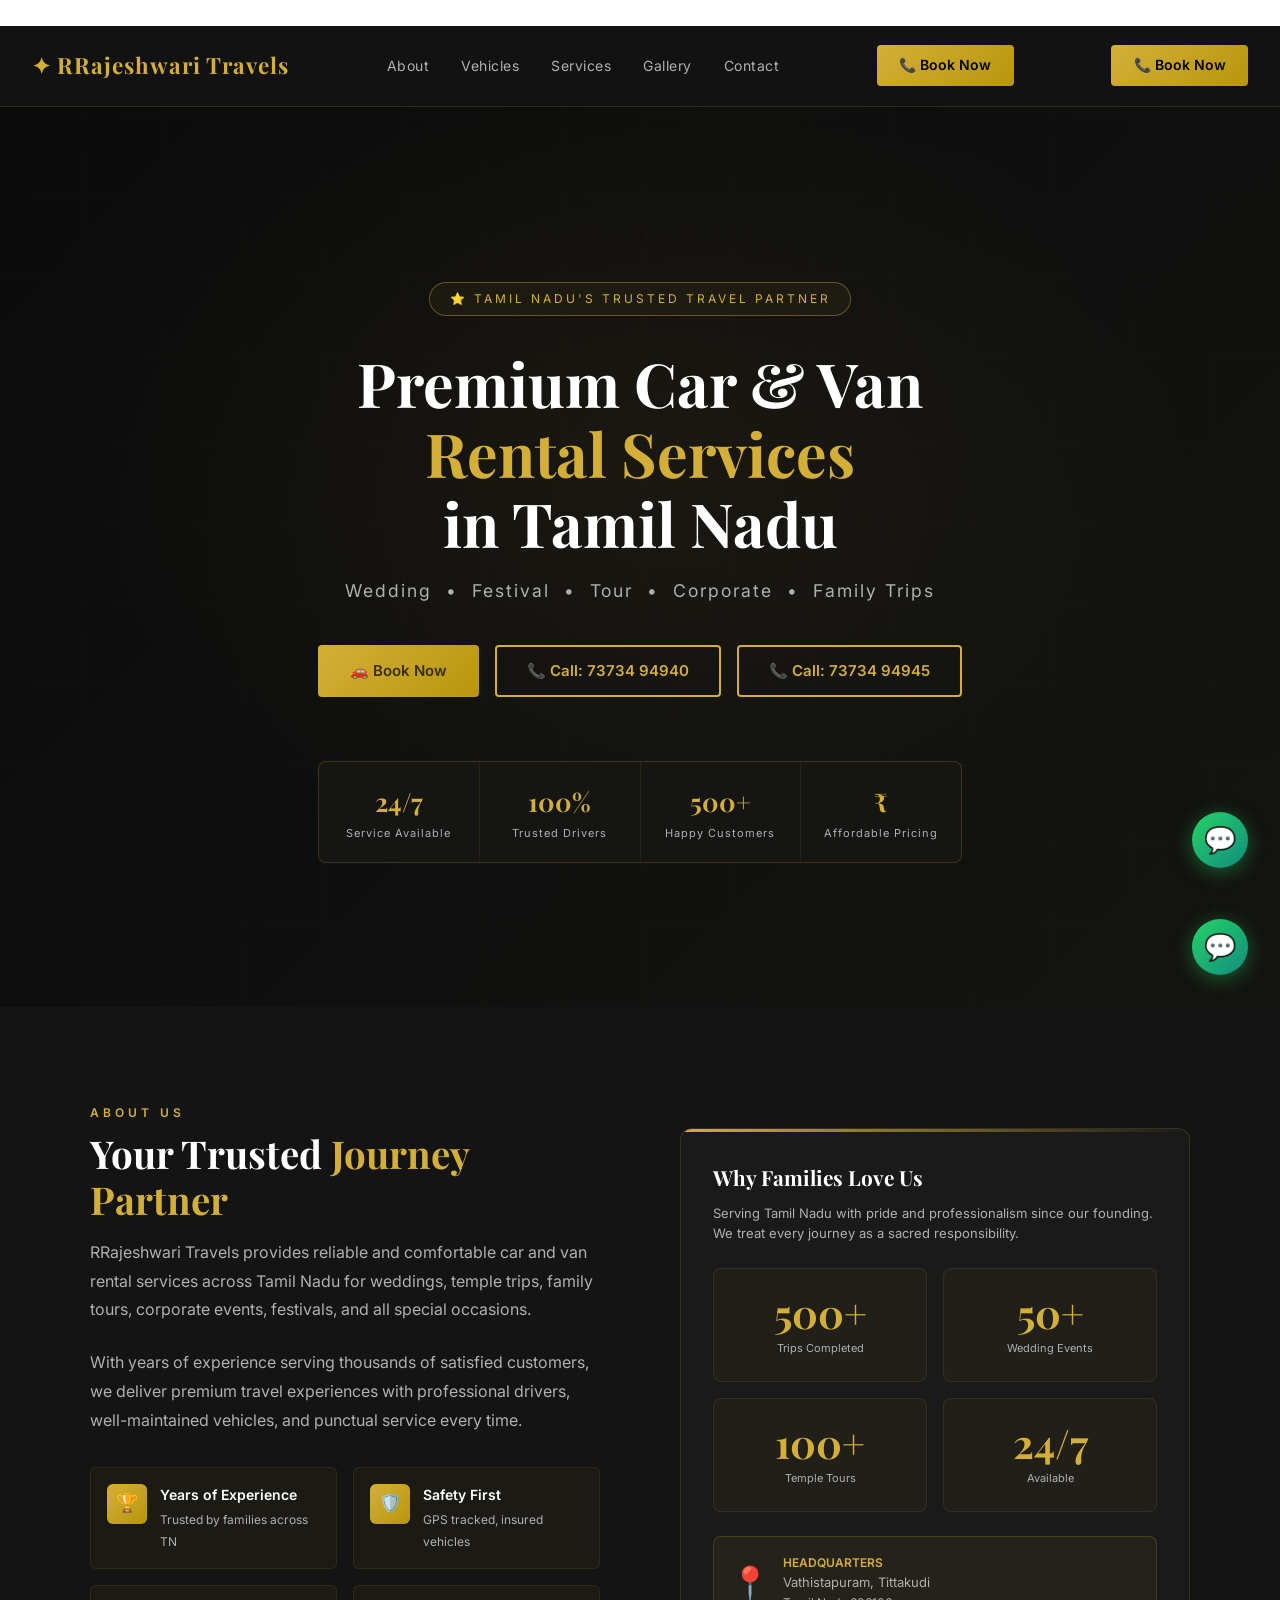
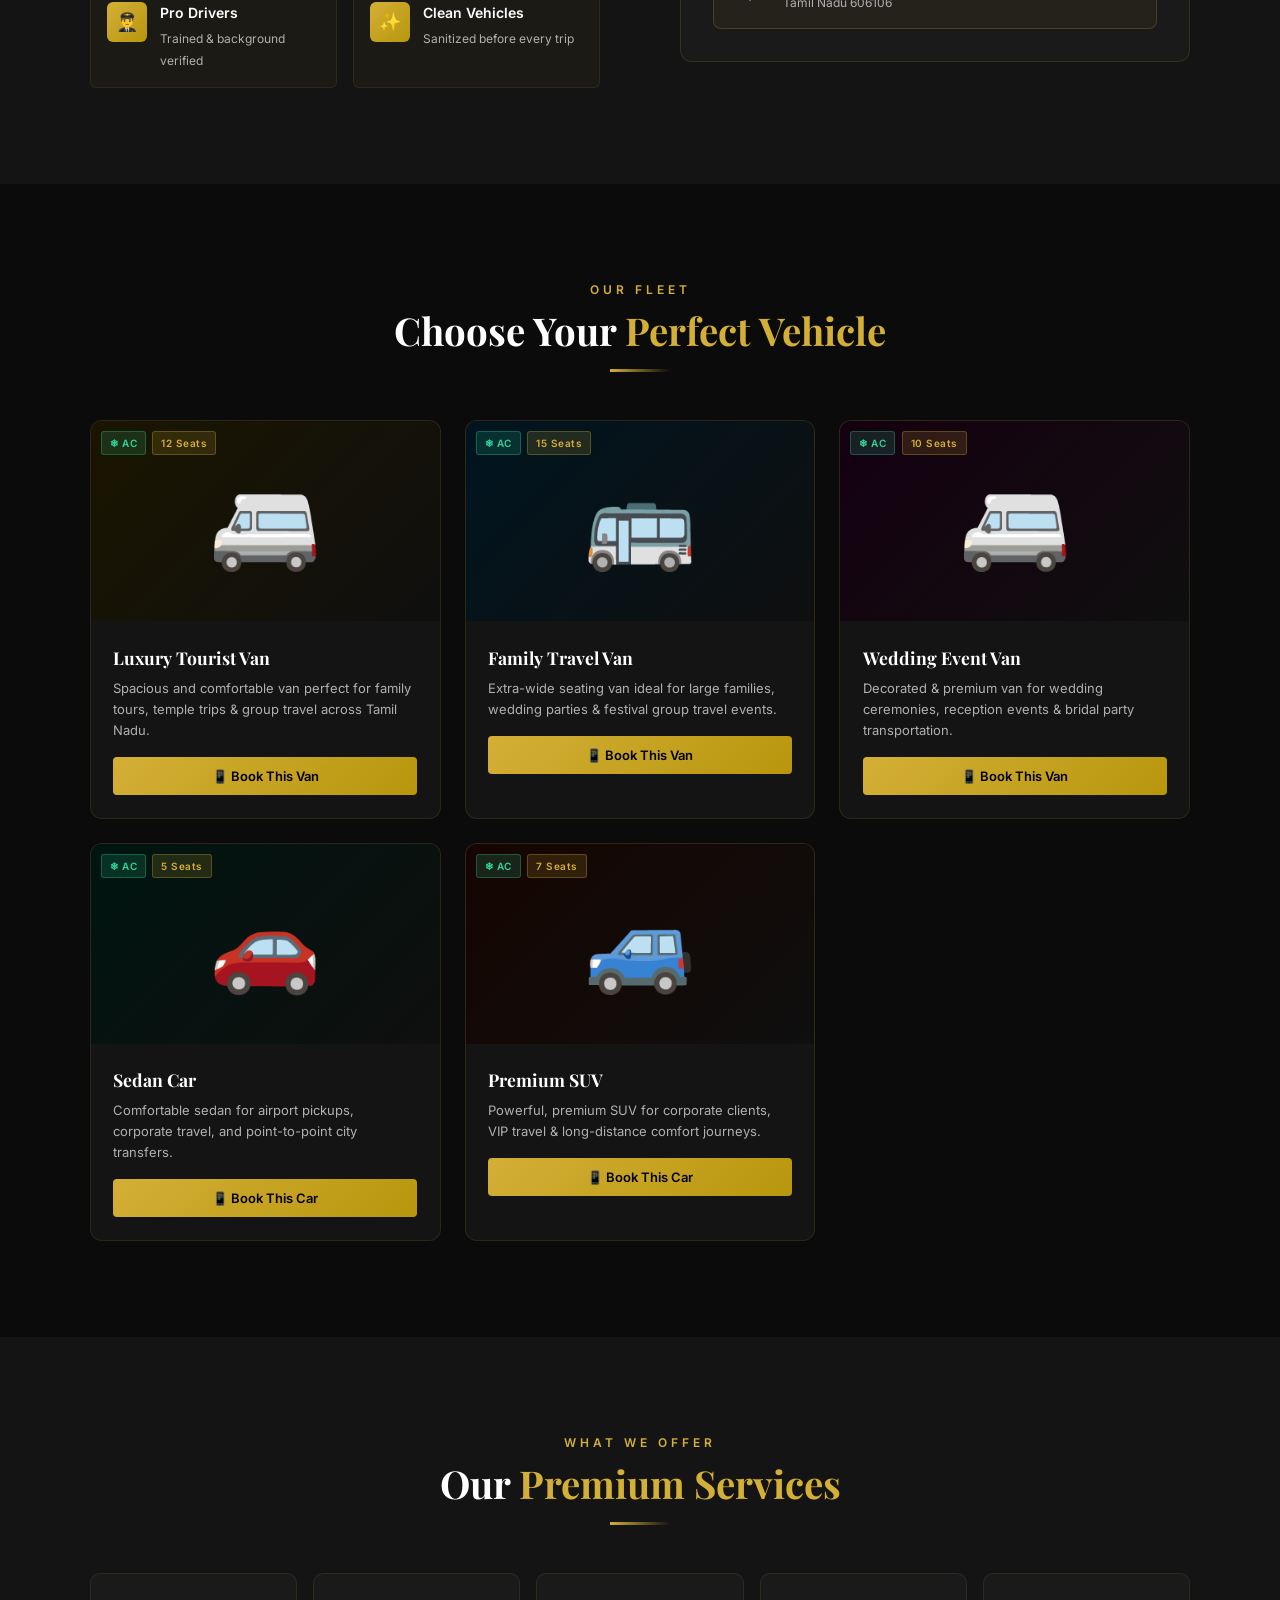
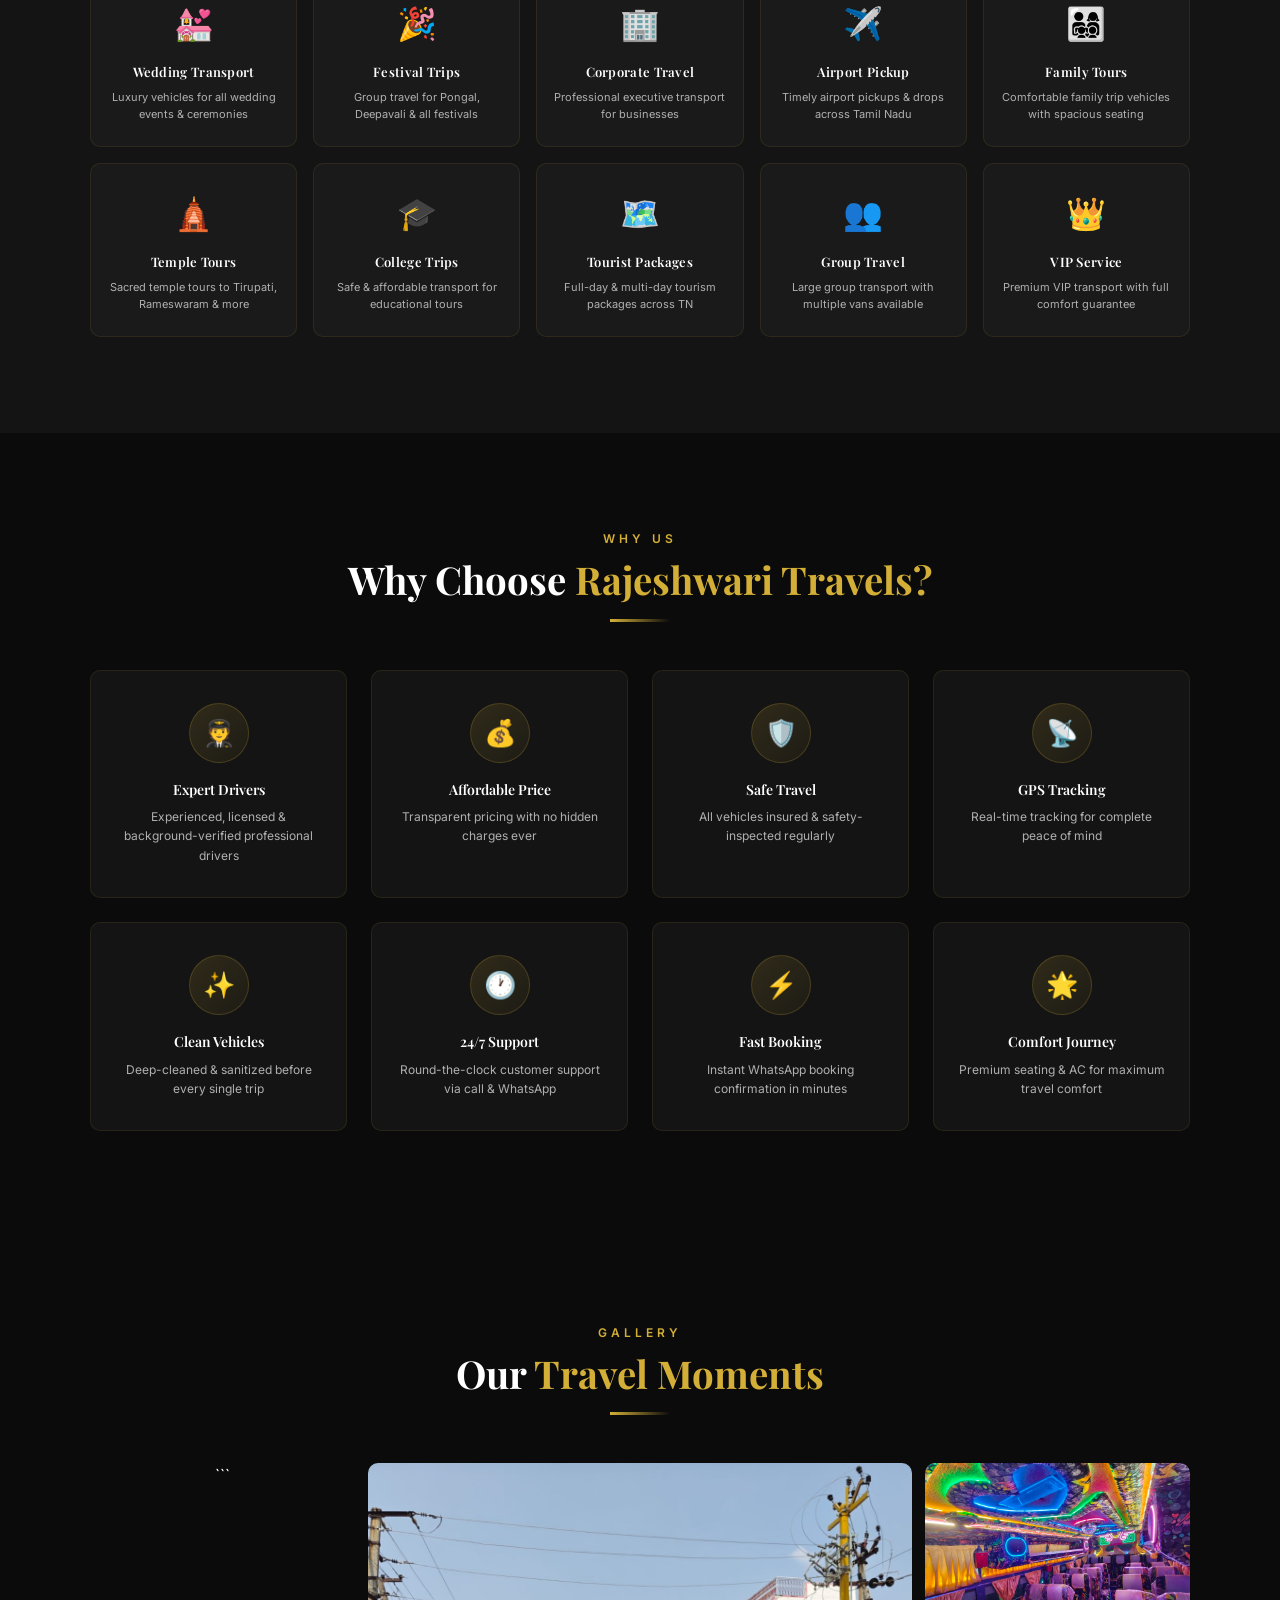
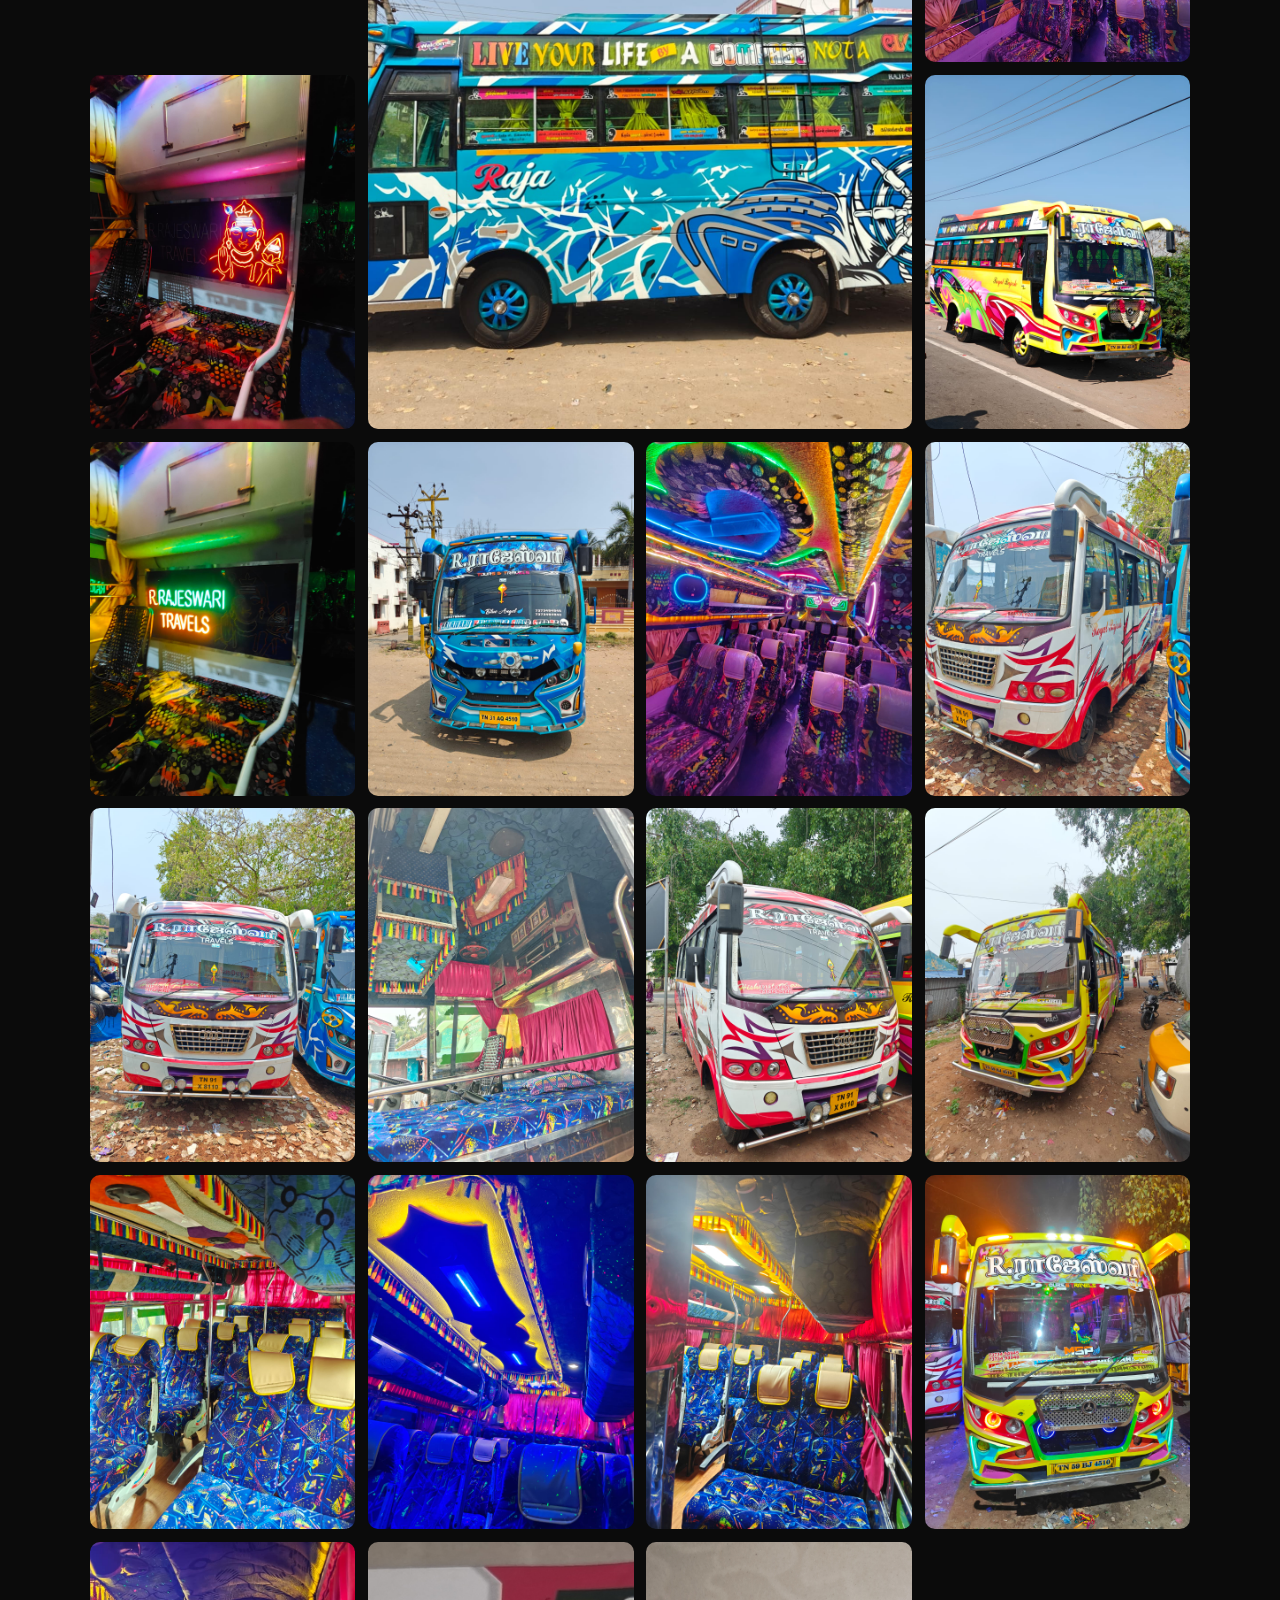
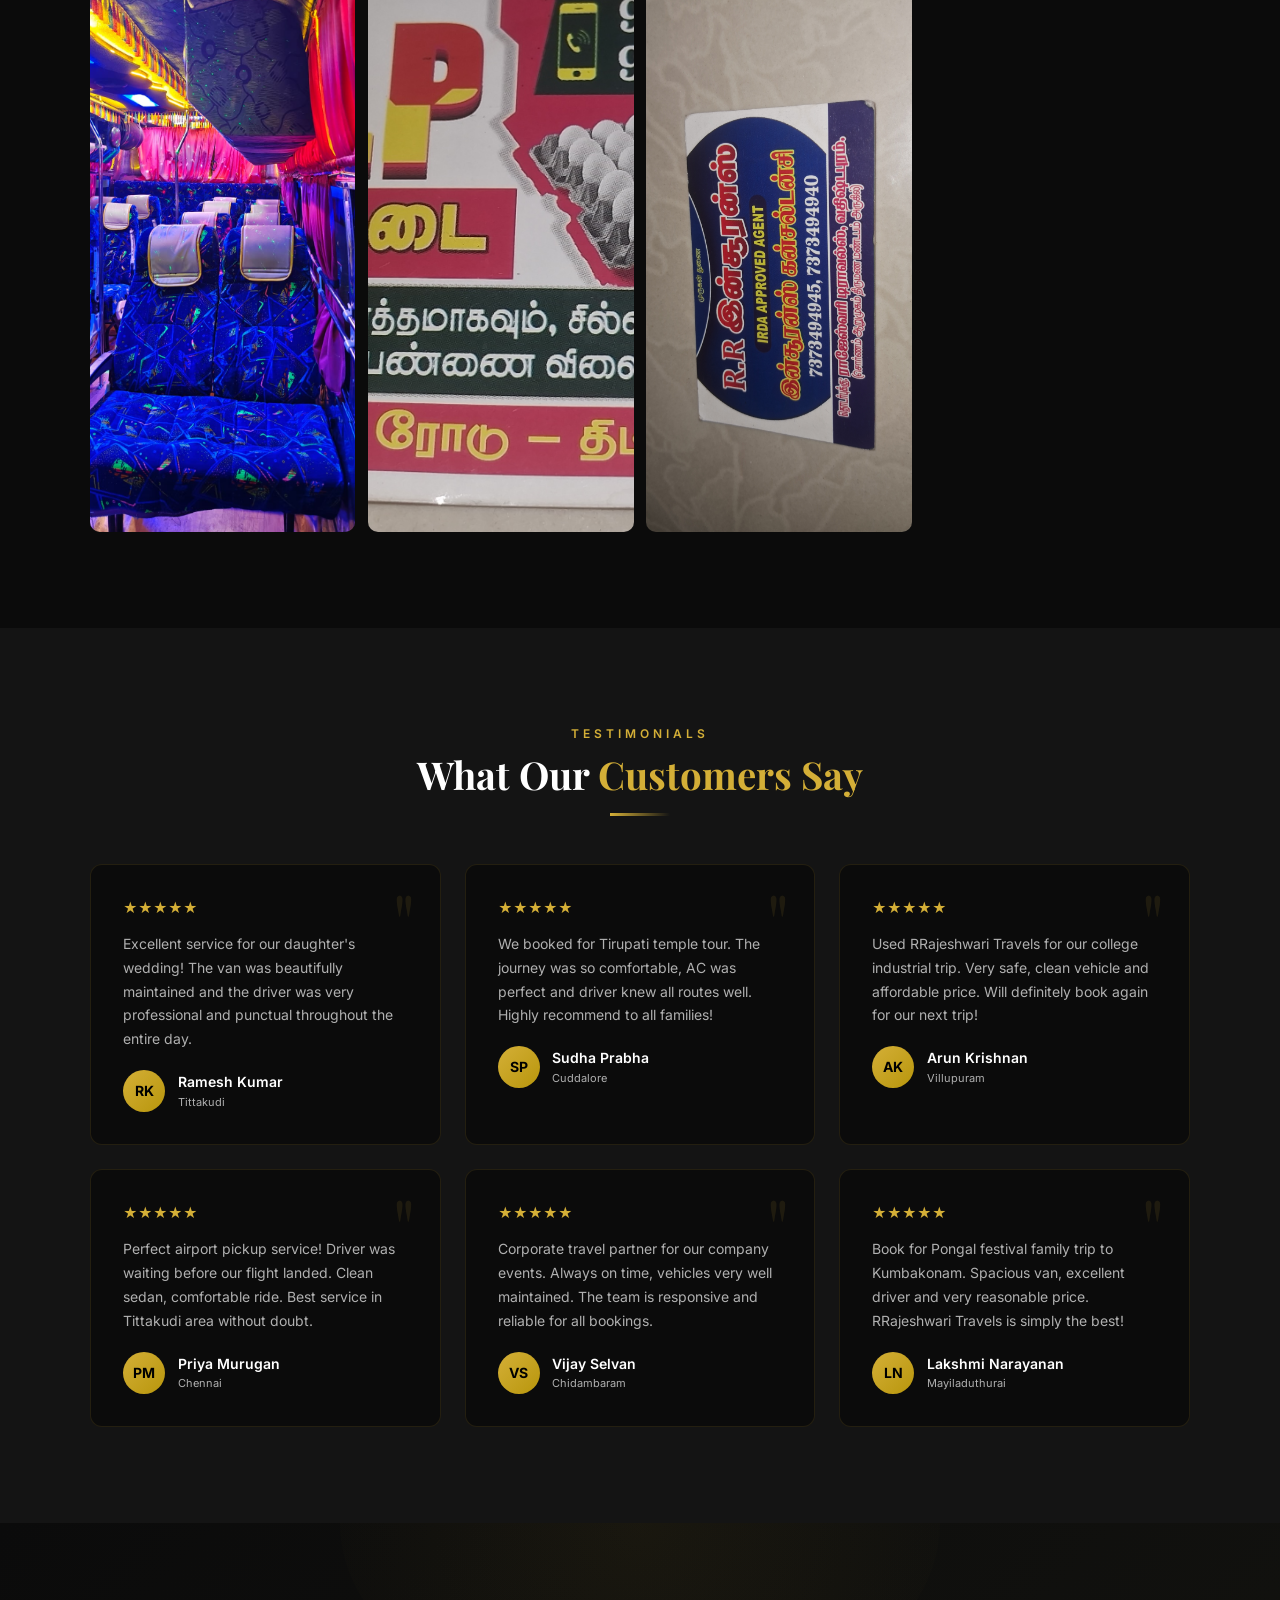
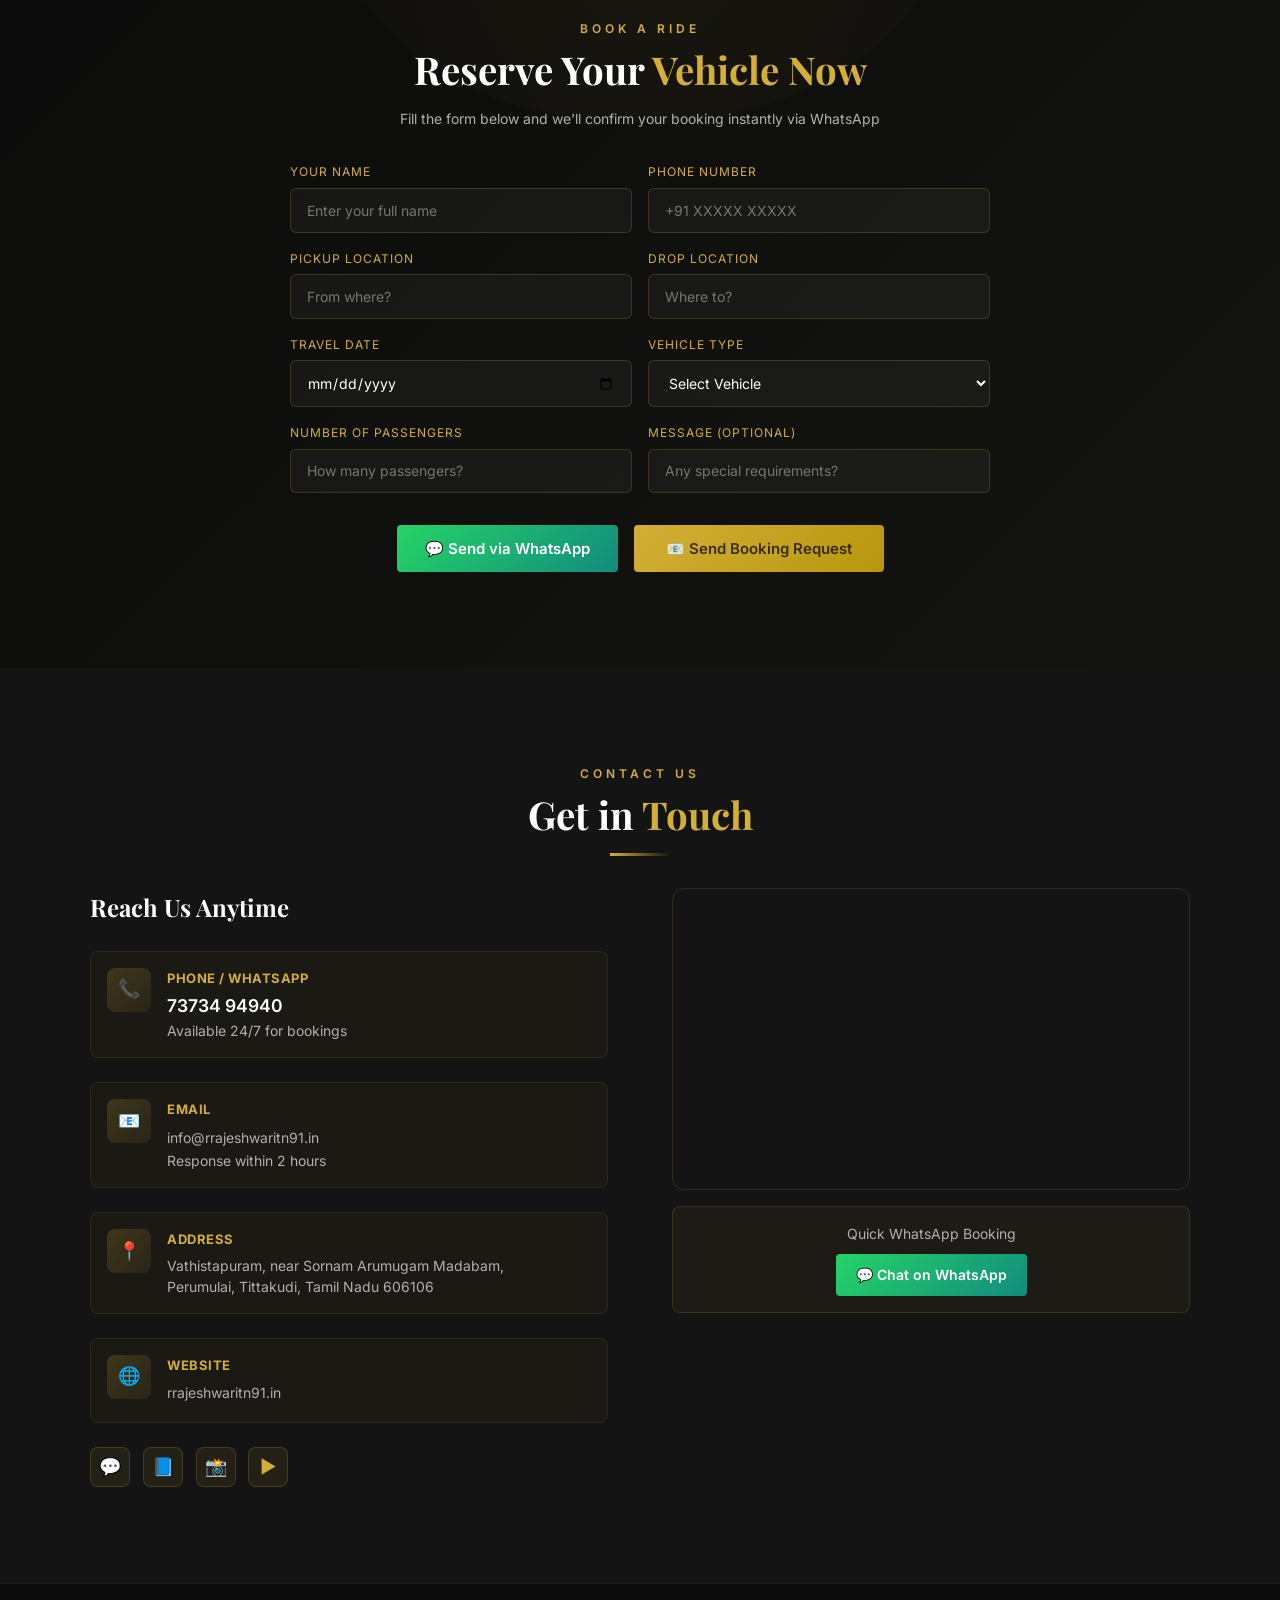
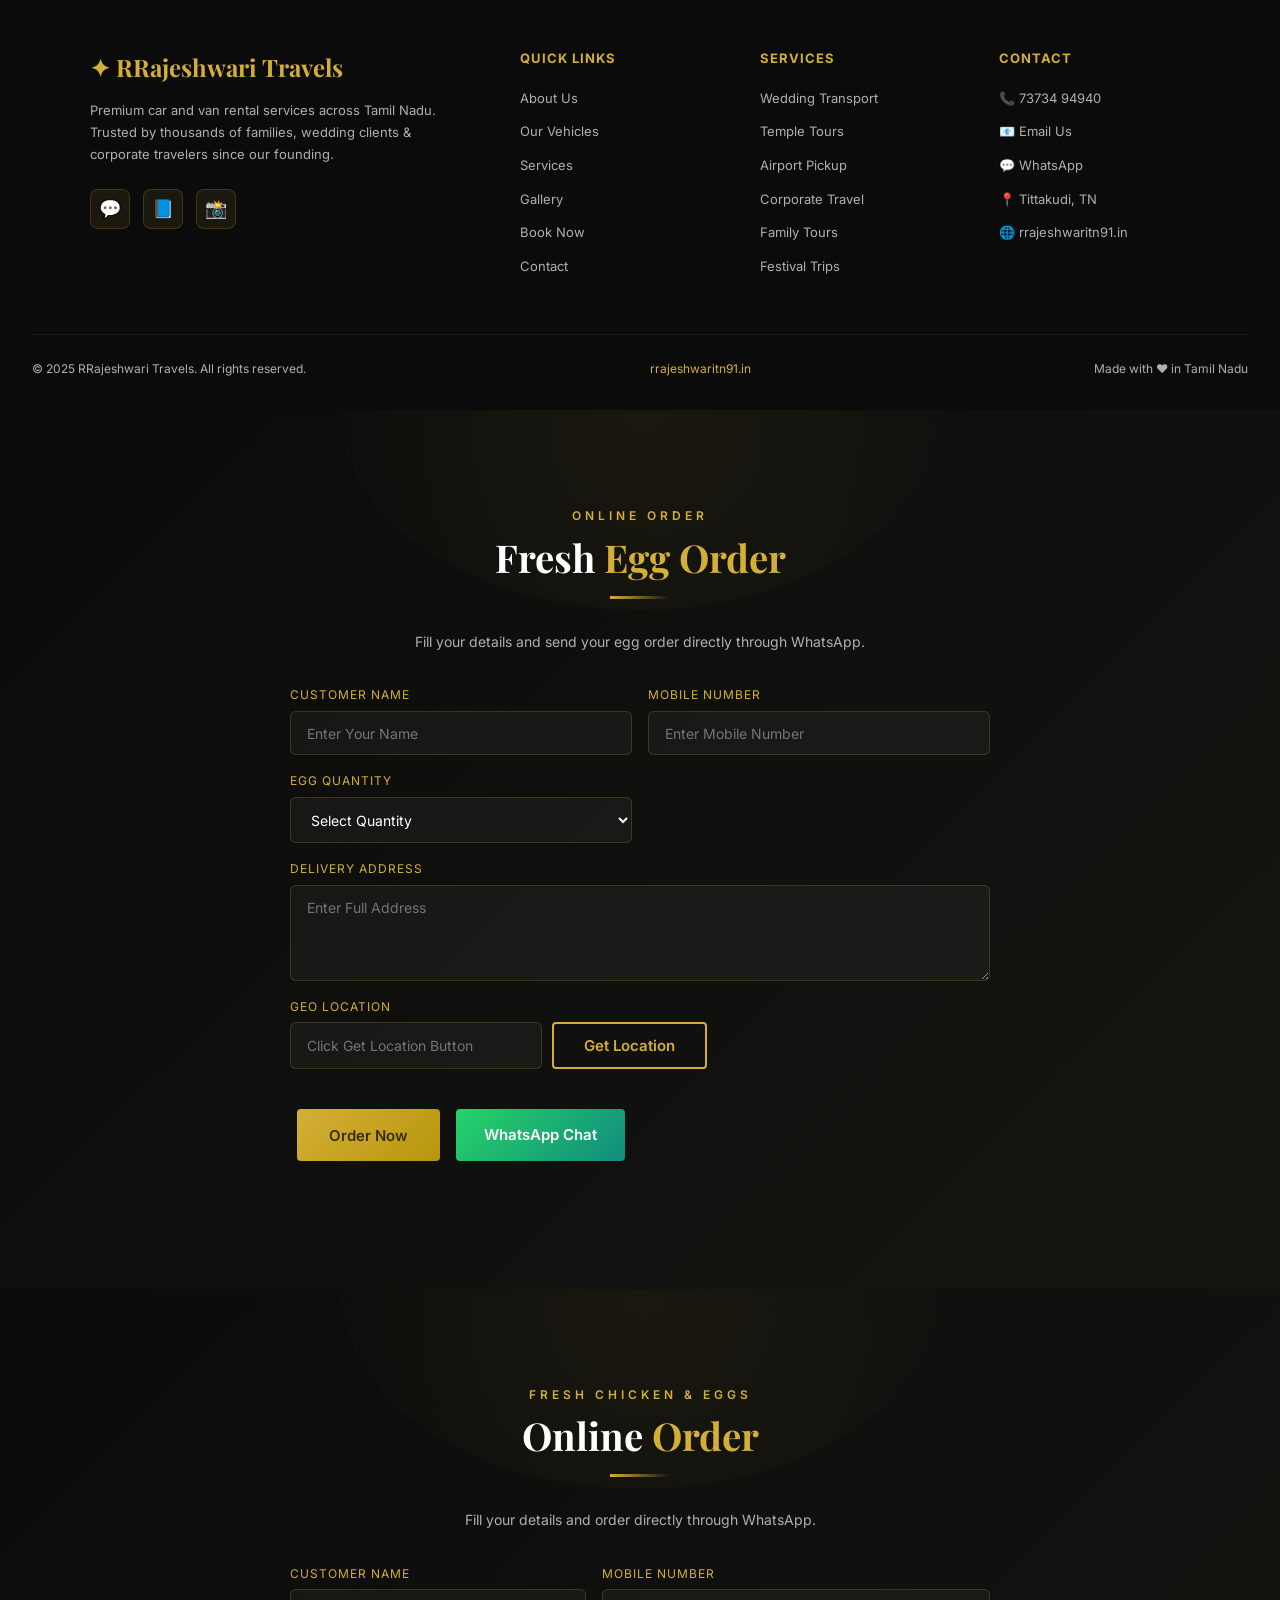
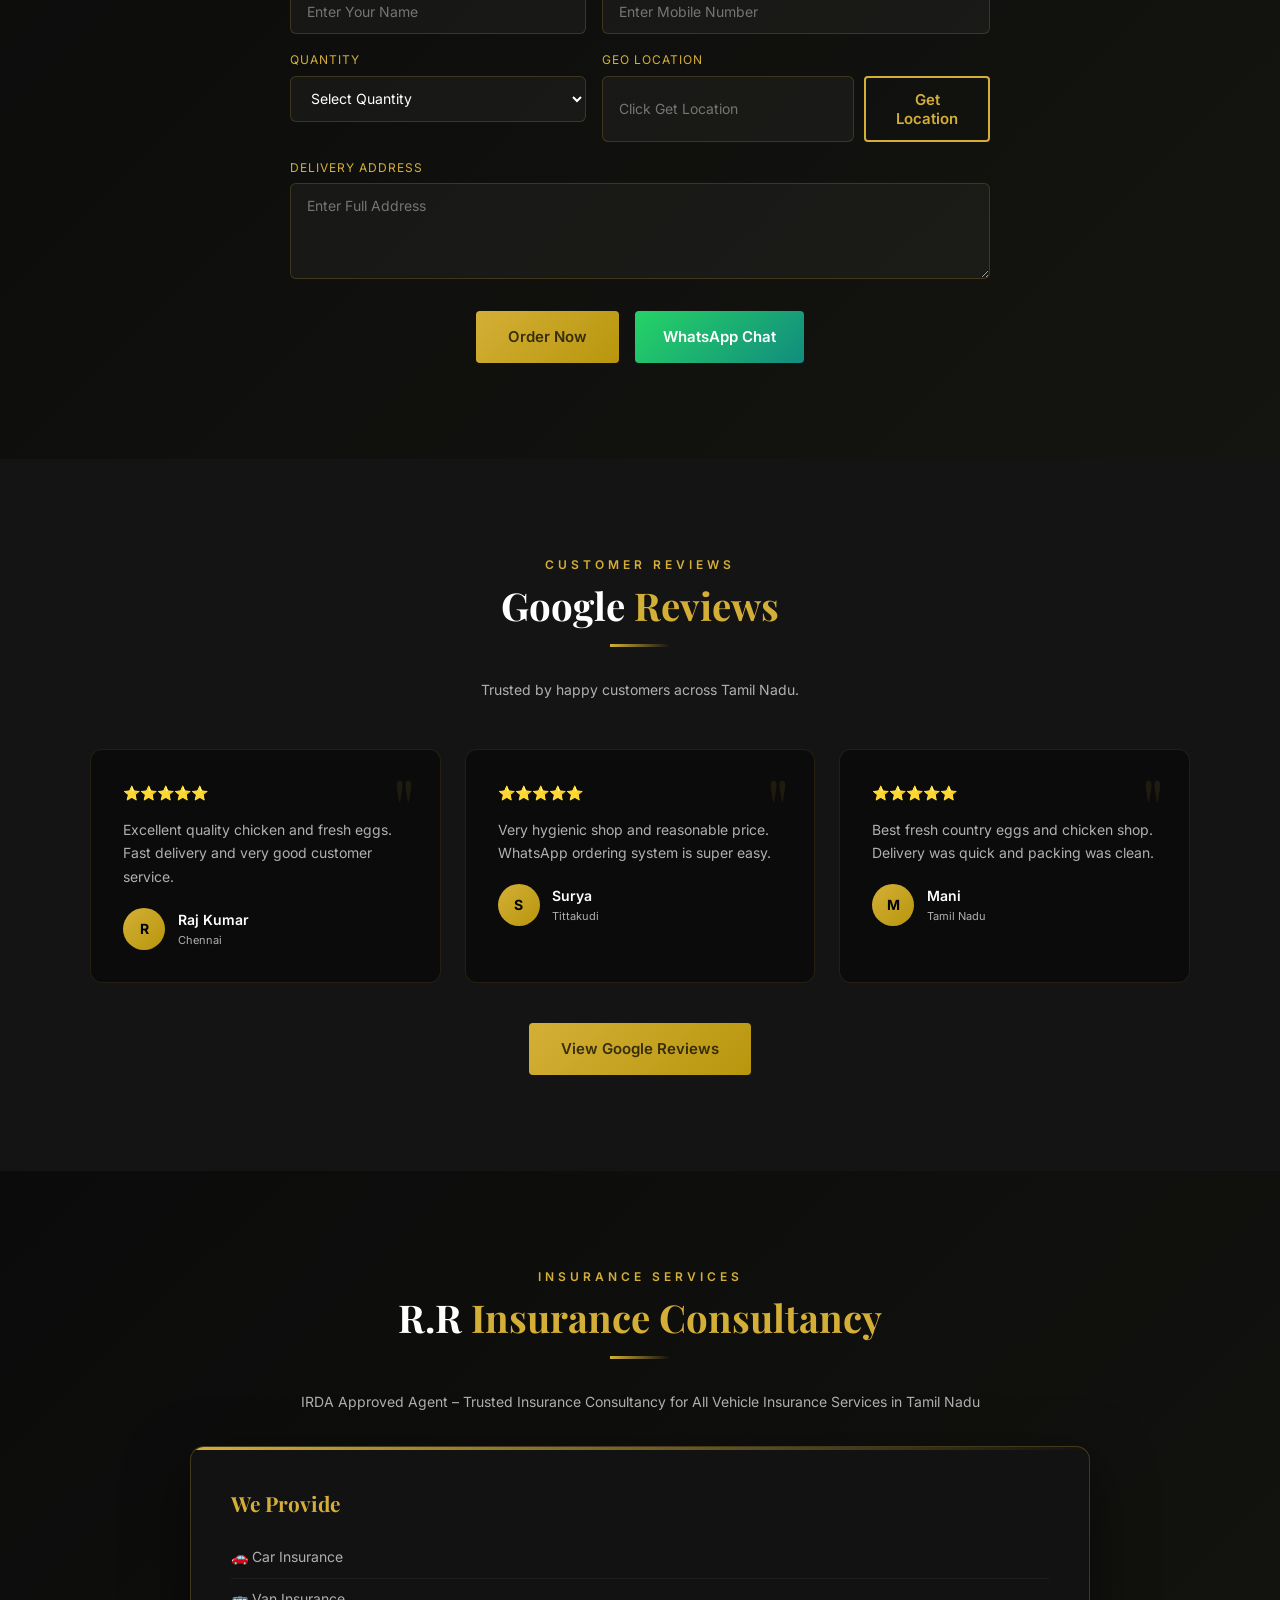
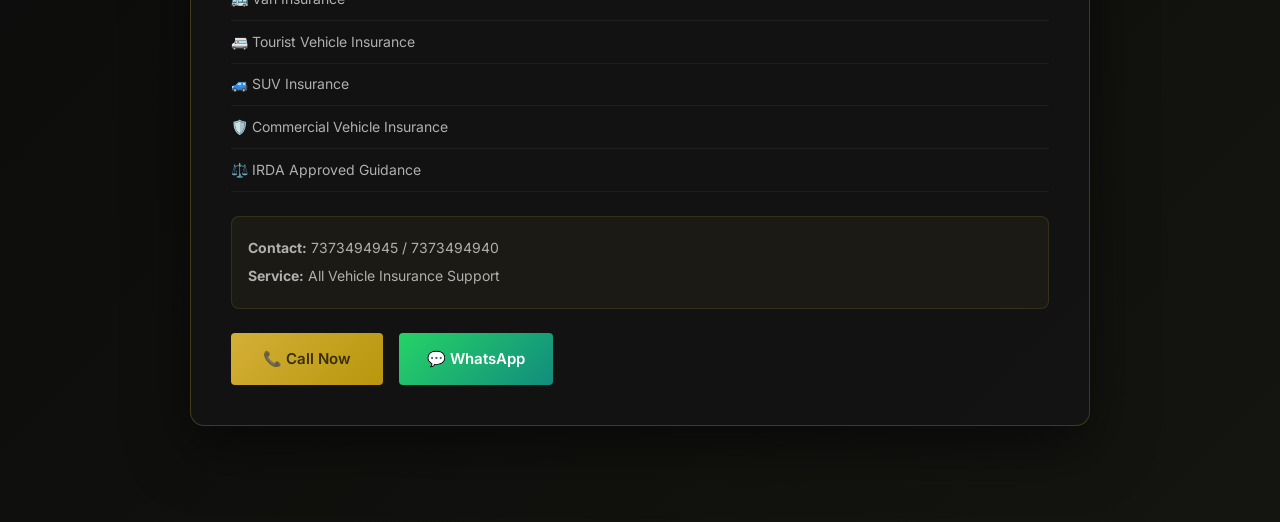
==== commit a22a3d84: "Update index.html" ====
--- a/index.html
+++ b/index.html
@@ -435,7 +435,22 @@
   <img src="Gallery18.png" alt="RRajeshwari Travels Gallery" class="gallery-image">
   <div class="g-overlay">🔍</div>
 </div>
-```
+
+<!-- Image 18 -->
+<div class="g-item">
+  <img src="Gallery19.png" alt="MSP Egg Shop
+    " class="gallery-image">
+  <div class="g-overlay">🔍</div>
+</div>
+
+<!-- Image 18 -->
+<div class="g-item">
+  <img src="Gallery20.png" alt="RRajeshwari Visiting Cart Gallery" class="gallery-image">
+  <div class="g-overlay">🔍</div>
+</div>
+
+    
+    
 
   </div>
 </section>
